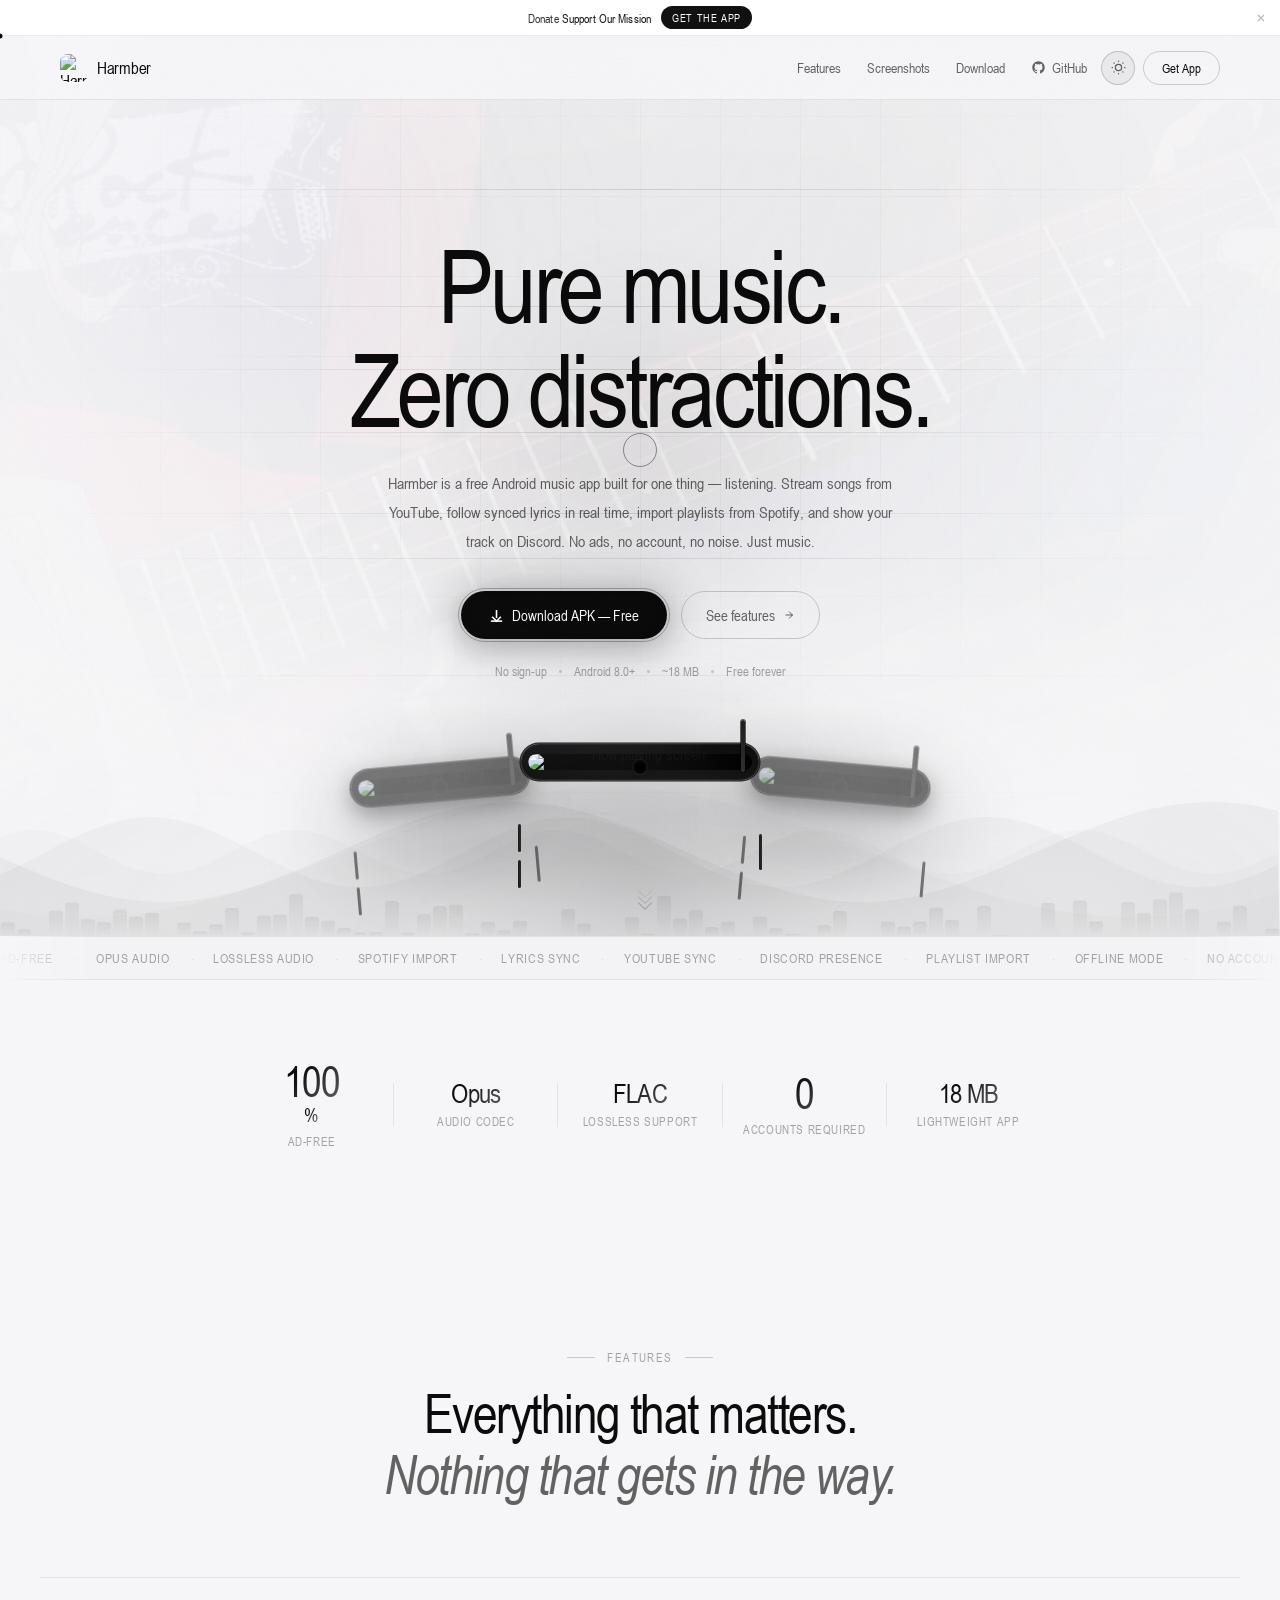
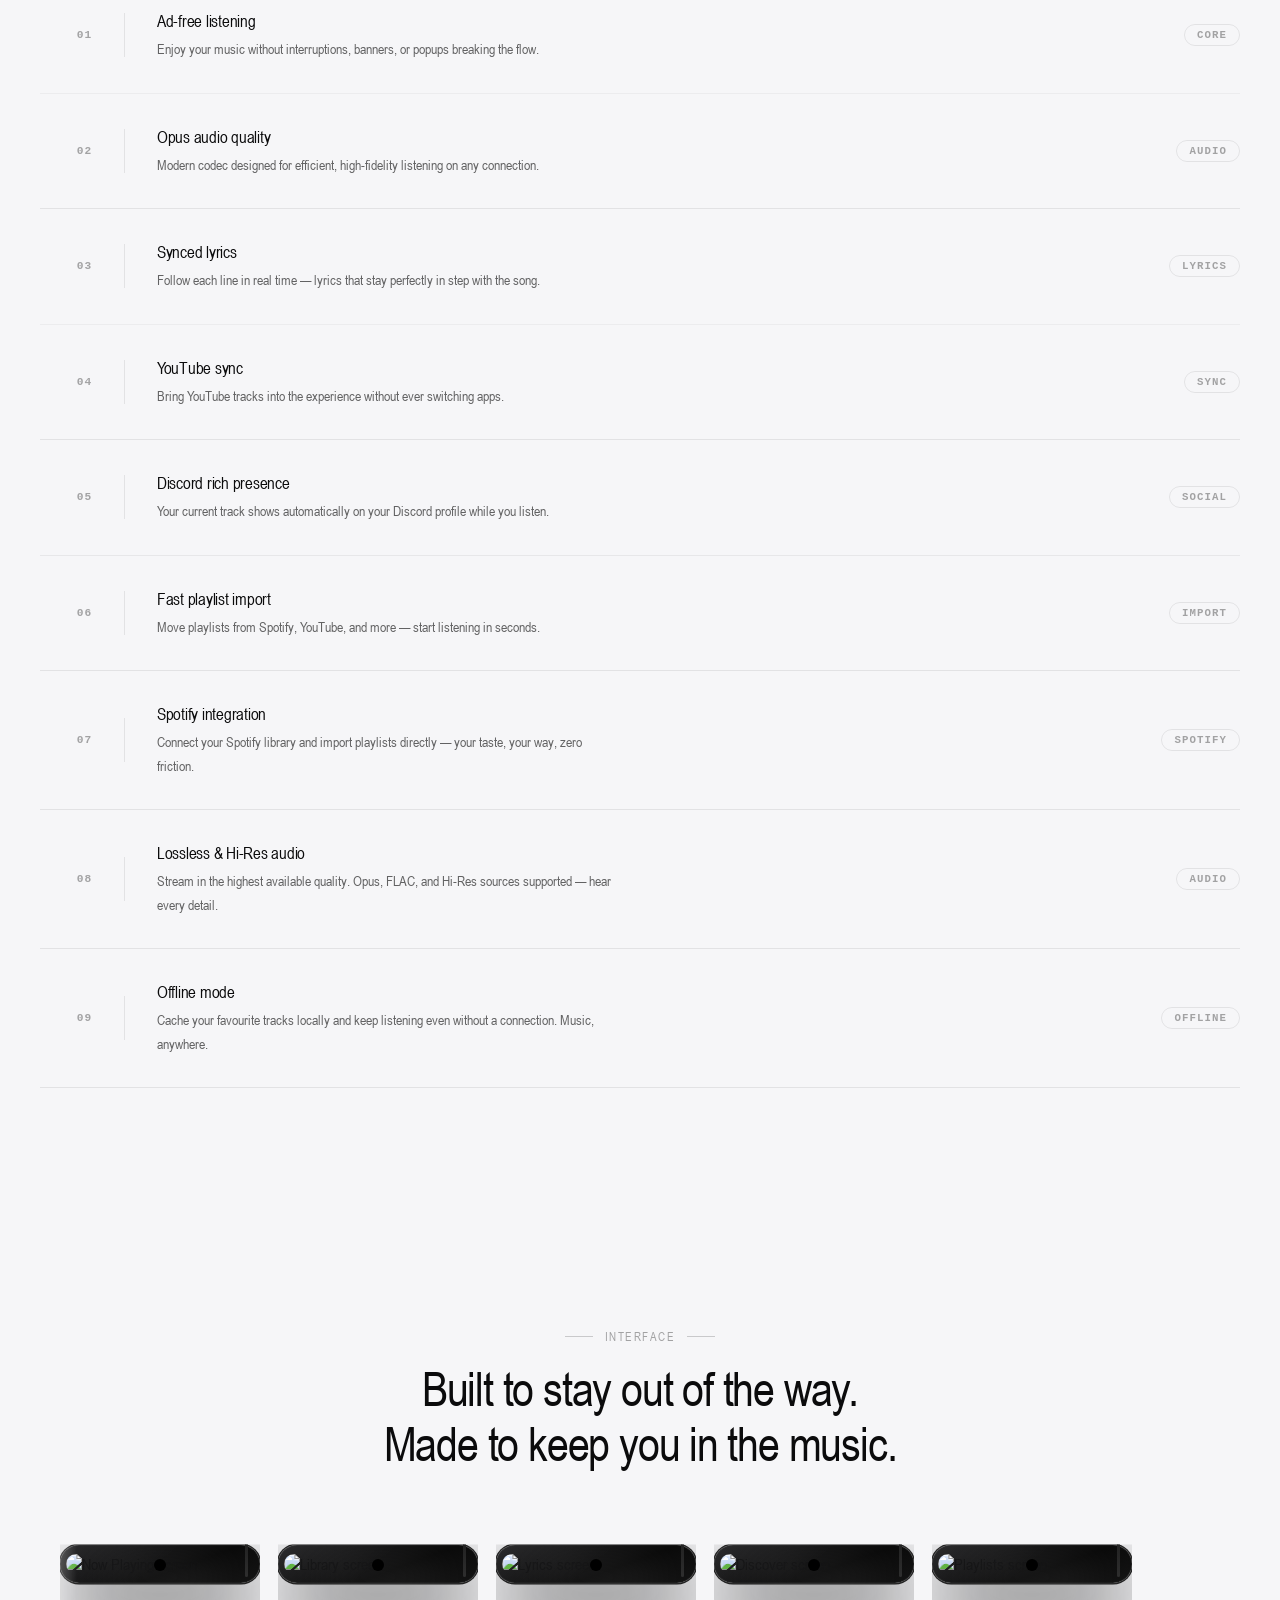
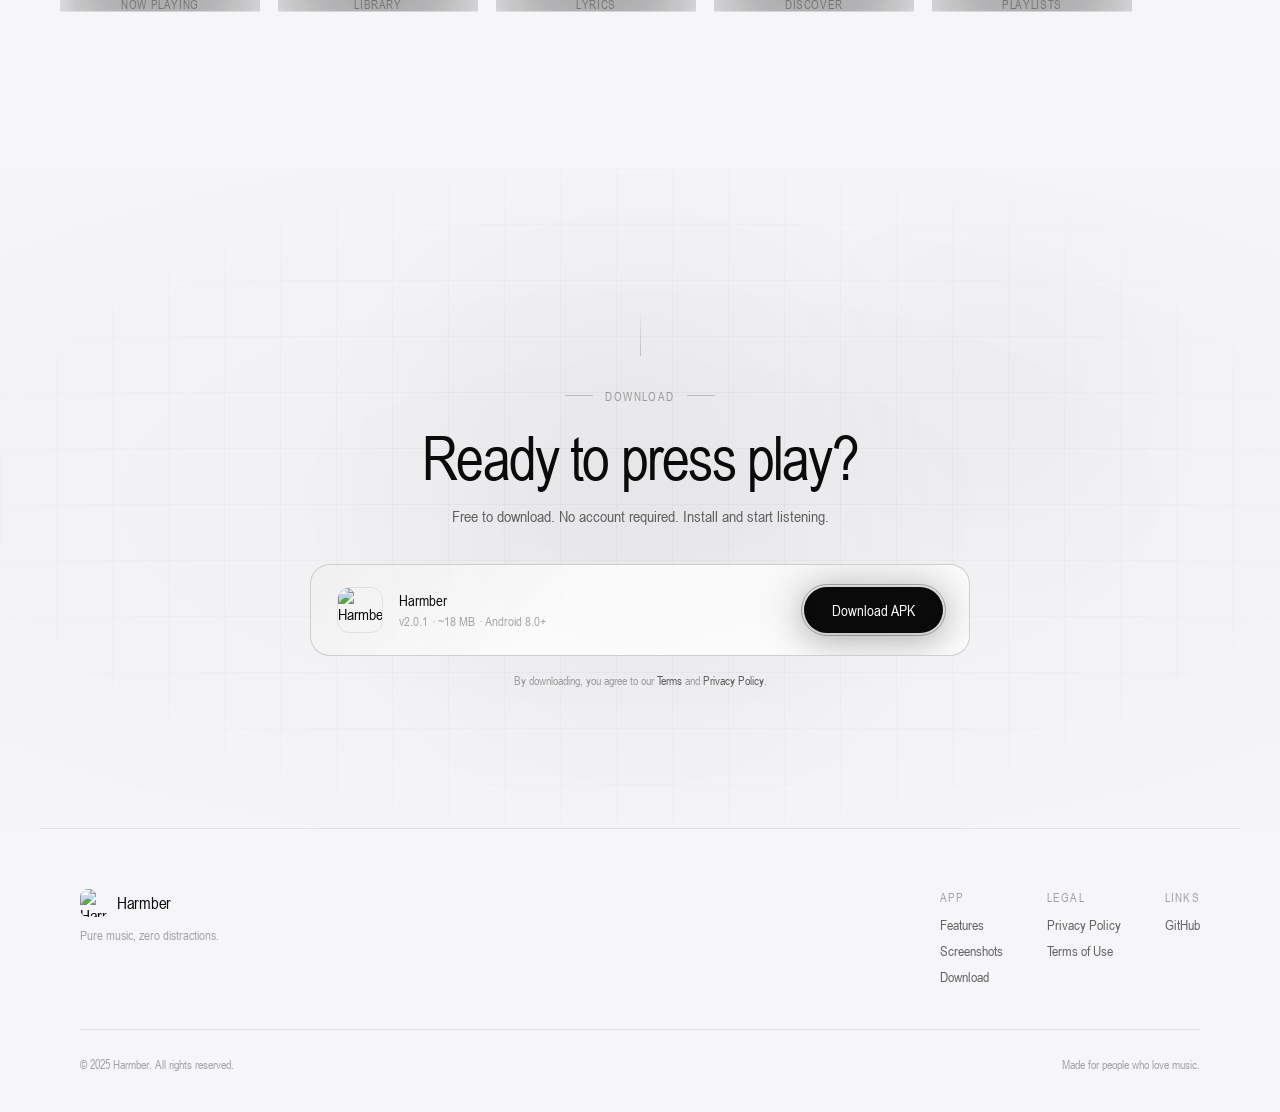
==== index.html @ fb10bec1 "Update index.html" ====
<!DOCTYPE html>
<html lang="en" data-theme="dark" prefix="og: https://ogp.me/ns#">
<head>
  <meta charset="UTF-8" />
  <meta name="viewport" content="width=device-width, initial-scale=1.0" />
  <meta http-equiv="X-UA-Compatible" content="IE=edge" />

  <title>Harmber — Pure music, zero distractions.</title>
  <meta name="description" content="Harmber is a free, ad-free music streaming app for Android with high-quality audio, synced lyrics, YouTube sync, Discord presence, and playlist import." />
  <meta name="keywords" content="Harmber, Android music app, ad-free music, synced lyrics, YouTube sync, playlist import, free APK" />
  <meta name="author" content="Harmber" />
  <meta name="robots" content="index, follow" />
  <meta name="theme-color" content="#000000" />
  <link rel="canonical" href="https://harmber.xyz/" />

  <meta property="og:type" content="website" />
  <meta property="og:url" content="https://harmber.xyz/" />
  <meta property="og:title" content="Harmber — Pure music, zero distractions." />
  <meta property="og:description" content="A free Android music app with no ads, synced lyrics, YouTube sync, playlist import, and high-quality audio." />
  <meta property="og:image" content="https://raw.githubusercontent.com/suadatbiniqbal/h-web/refs/heads/main/logo.png" />
  <meta property="og:site_name" content="Harmber" />

  <meta name="twitter:card" content="summary_large_image" />
  <meta name="twitter:title" content="Harmber — Pure music, zero distractions." />
  <meta name="twitter:description" content="Free, ad-free music streaming for Android." />
  <meta name="twitter:image" content="https://raw.githubusercontent.com/suadatbiniqbal/h-web/refs/heads/main/logo.png" />
  <meta name="google-adsense-account" content="ca-pub-4253536927389825">

  <link rel="icon" type="image/png" href="https://raw.githubusercontent.com/suadatbiniqbal/h-web/refs/heads/main/logo.png" />
  <link rel="apple-touch-icon" href="https://raw.githubusercontent.com/suadatbiniqbal/h-web/refs/heads/main/logo.png" />

  <script type="application/ld+json">
    {
      "@context": "https://schema.org",
      "@type": "SoftwareApplication",
      "name": "Harmber",
      "operatingSystem": "Android",
      "applicationCategory": "MusicApplication",
      "offers": {
        "@type": "Offer",
        "price": "0",
        "priceCurrency": "USD"
      },
      "description": "Free ad-free music streaming for Android with synced lyrics, YouTube sync, and playlist import.",
      "url": "https://harmber.xyz",
      "logo": "https://raw.githubusercontent.com/suadatbiniqbal//refs/heads/main/logo.png"
    }
  </script>
  <style>
  body {
    font-family: "Arial Narrow", "Helvetica Neue", Helvetica;
  }
  /* ── Top Announcement Banner ── */
  #app-banner {
    position: relative;
    z-index: 9999;
    background: #fff;
    color: #111;
    display: flex;
    align-items: center;
    justify-content: center;
    gap: 10px;
    padding: 6px 44px;
    font-family: "Arial Narrow", "Helvetica Neue", Helvetica;
    font-size: 12px;
    font-weight: 400;
    letter-spacing: 0.01em;
    border-bottom: 1px solid #ebebeb;
    flex-wrap: nowrap;
    text-align: center;
    white-space: nowrap;
  }
  #app-banner .banner-text {
    color: #333;
    overflow: hidden;
    text-overflow: ellipsis;
  }
  #app-banner .banner-text strong {
    font-weight: 700;
    color: #111;
  }
  #app-banner .banner-cta {
    display: inline-flex;
    align-items: center;
    gap: 4px;
    background: #111;
    color: #fff;
    text-decoration: none;
    font-size: 10.5px;
    font-weight: 700;
    padding: 4px 11px;
    border-radius: 999px;
    letter-spacing: 0.06em;
    text-transform: uppercase;
    transition: opacity 0.15s ease;
    white-space: nowrap;
    flex-shrink: 0;
  }
  #app-banner .banner-cta:hover {
    opacity: 0.7;
  }
  #app-banner .banner-close {
    position: absolute;
    right: 10px;
    top: 50%;
    transform: translateY(-50%);
    background: none;
    border: none;
    cursor: pointer;
    color: #bbb;
    display: flex;
    align-items: center;
    justify-content: center;
    padding: 3px;
    line-height: 1;
    transition: color 0.12s;
  }
  #app-banner .banner-close:hover {
    color: #111;
  }
  #app-banner.banner-hidden {
    display: none;
  }
  /* Ensure animated elements are visible (JS animates them) */
  .mask-inner { opacity: 1; transform: translateY(0); }
  .hero-sub { opacity: 1; }
  .hero-trust { opacity: 1; }
  .hero-eyebrow { opacity: 1; }

  /* ====================================================
     HELVETICA NEUE — ABSOLUTE PRIORITY (inline wins all)
  ==================================================== */
  html body #hero h1,
  html body #hero h1 span,
  html body #hero .mask-inner,
  html body #hero .hero-desc,
  html body #hero .hero-actions a,
  html body #hero .hero-trust li,
  html body #hero .hero-appname span,
  html body .hero-content,
  html body .hero-content * {
    font-family: "Arial Narrow", "Helvetica Neue", Helvetica !important;
  }

  /* Nav: always show backdrop, top is set by JS to track the banner scroll */
  .nav {
    background: var(--bg-nav);
    backdrop-filter: blur(28px);
    -webkit-backdrop-filter: blur(28px);
    border-bottom: 1px solid var(--border);
  }
  /* Stronger border + shadow when scrolled */
  .nav.scrolled {
    border-bottom-color: var(--border-mid);
    box-shadow: 0 1px 32px rgba(0,0,0,0.22);
  }
</style>

<link rel="stylesheet" href="style.css" />

  <script async src="https://pagead2.googlesyndication.com/pagead/js/adsbygoogle.js?client=ca-pub-4253536927389825"
     crossorigin="anonymous"></script>
</head>
<body>

  <!-- Harmber Movies Banner -->
  <div id="app-banner" role="banner" aria-label="Harmber Movies app announcement">
    <span class="banner-text">Donate <strong>Support Our Mission</strong> </span>
    <a href="https://app.harmber.xyz" target="_blank" rel="noopener noreferrer" class="banner-cta" aria-label="Download Harmber Movies app">Get the App</a>
    <button class="banner-close" id="bannerClose" aria-label="Dismiss" type="button">
      <svg width="12" height="12" viewBox="0 0 24 24" fill="none" stroke="currentColor" stroke-width="2.5" aria-hidden="true">
        <line x1="18" y1="6" x2="6" y2="18"/>
        <line x1="6" y1="6" x2="18" y2="18"/>
      </svg>
    </button>
  </div>
  <div class="noise" aria-hidden="true"></div>
  <div class="cursor-dot" id="cursorDot" aria-hidden="true"></div>
  <div class="cursor-ring" id="cursorRing" aria-hidden="true"></div>
  <div class="progress-bar" id="progressBar" aria-hidden="true"></div>

  <canvas id="musicCanvas" aria-hidden="true"></canvas>

  <div class="ambient-lines" aria-hidden="true">
    <span></span><span></span><span></span><span></span><span></span>
    <span></span><span></span><span></span><span></span><span></span>
  </div>

  <header class="nav" id="nav">
    <div class="nav-inner">
      <a href="/" class="wordmark" aria-label="Harmber home">
        <img src="https://raw.githubusercontent.com/suadatbiniqbal/h-web/refs/heads/main/logo.png" alt="Harmber logo" class="wordmark-img" width="28" height="28" />
        <span class="wordmark-text">Harmber</span>
      </a>

      <nav class="nav-links" aria-label="Primary navigation">
        <a href="#features" class="nav-link">Features</a>
        <a href="#screenshots" class="nav-link">Screenshots</a>
        <a href="#download" class="nav-link">Download</a>

        <a href="https://github.com/suadatbiniqbal/harmber" target="_blank" rel="noopener noreferrer" class="nav-link nav-github" aria-label="Open Harmber on GitHub">
          <svg width="15" height="15" viewBox="0 0 24 24" fill="currentColor" aria-hidden="true">
            <path d="M12 2C6.477 2 2 6.477 2 12c0 4.418 2.865 8.166 6.839 9.489.5.092.682-.217.682-.482 0-.237-.009-.868-.013-1.703-2.782.604-3.369-1.34-3.369-1.34-.454-1.156-1.11-1.463-1.11-1.463-.908-.62.069-.608.069-.608 1.003.07 1.531 1.03 1.531 1.03.892 1.529 2.341 1.087 2.91.831.092-.646.35-1.086.636-1.336-2.22-.253-4.555-1.11-4.555-4.943 0-1.091.39-1.984 1.029-2.683-.103-.253-.446-1.27.098-2.647 0 0 .84-.269 2.75 1.025A9.578 9.578 0 0 1 12 6.836a9.59 9.59 0 0 1 2.504.337c1.909-1.294 2.747-1.025 2.747-1.025.546 1.377.202 2.394.1 2.647.64.699 1.028 1.592 1.028 2.683 0 3.842-2.339 4.687-4.566 4.935.359.309.678.919.678 1.852 0 1.336-.012 2.415-.012 2.743 0 .267.18.578.688.48C19.138 20.163 22 16.418 22 12c0-5.523-4.477-10-10-10z"/>
          </svg>
          <span class="nav-gh-label">GitHub</span>
        </a>

        <button class="theme-toggle" id="themeToggle" type="button" aria-label="Toggle theme">
          <svg class="icon-moon" viewBox="0 0 24 24" fill="none" stroke="currentColor" stroke-width="2" width="15" height="15" aria-hidden="true">
            <path d="M21 12.79A9 9 0 1 1 11.21 3 7 7 0 0 0 21 12.79z"></path>
          </svg>
          <svg class="icon-sun" viewBox="0 0 24 24" fill="none" stroke="currentColor" stroke-width="2" width="15" height="15" aria-hidden="true">
            <circle cx="12" cy="12" r="5"></circle>
            <line x1="12" y1="1" x2="12" y2="3"></line>
            <line x1="12" y1="21" x2="12" y2="23"></line>
            <line x1="4.22" y1="4.22" x2="5.64" y2="5.64"></line>
            <line x1="18.36" y1="18.36" x2="19.78" y2="19.78"></line>
            <line x1="1" y1="12" x2="3" y2="12"></line>
            <line x1="21" y1="12" x2="23" y2="12"></line>
            <line x1="4.22" y1="19.78" x2="5.64" y2="18.36"></line>
            <line x1="18.36" y1="5.64" x2="19.78" y2="4.22"></line>
          </svg>
        </button>

        <a href="#download" class="nav-pill">Get App</a>
      </nav>

      <div class="nav-mobile">
        <button class="theme-toggle theme-toggle-mob" id="themeToggleMob" type="button" aria-label="Toggle theme">
          <svg class="icon-moon" viewBox="0 0 24 24" fill="none" stroke="currentColor" stroke-width="2" width="15" height="15" aria-hidden="true">
            <path d="M21 12.79A9 9 0 1 1 11.21 3 7 7 0 0 0 21 12.79z"></path>
          </svg>
          <svg class="icon-sun" viewBox="0 0 24 24" fill="none" stroke="currentColor" stroke-width="2" width="15" height="15" aria-hidden="true">
            <circle cx="12" cy="12" r="5"></circle>
            <line x1="12" y1="1" x2="12" y2="3"></line>
            <line x1="12" y1="21" x2="12" y2="23"></line>
            <line x1="4.22" y1="4.22" x2="5.64" y2="5.64"></line>
            <line x1="18.36" y1="18.36" x2="19.78" y2="19.78"></line>
            <line x1="1" y1="12" x2="3" y2="12"></line>
            <line x1="21" y1="12" x2="23" y2="12"></line>
            <line x1="4.22" y1="19.78" x2="5.64" y2="18.36"></line>
            <line x1="18.36" y1="5.64" x2="19.78" y2="4.22"></line>
          </svg>
        </button>

        <a href="#download" class="nav-pill-mob">Get App</a>

        <button class="hamburger" id="hamburger" type="button" aria-label="Open menu" aria-controls="mobileDrawer" aria-expanded="false">
          <span></span><span></span><span></span>
        </button>
      </div>
    </div>

    <div class="mobile-drawer" id="mobileDrawer" aria-hidden="true">
      <nav class="drawer-links" aria-label="Mobile navigation">
        <a href="#features" class="drawer-link">Features</a>
        <a href="#screenshots" class="drawer-link">Screenshots</a>
        <a href="#download" class="drawer-link">Download</a>
        <a href="https://github.com/suadatbiniqbal/harmber" target="_blank" rel="noopener noreferrer" class="drawer-link">GitHub</a>
        <a href="https://github.com/suadatbiniqbal/harmber/releases/download//  " class="drawer-cta" download>Download APK</a>
      </nav>
    </div>
  </header>

  <main id="main-content">
    <section class="hero" id="hero" aria-labelledby="hero-heading">
      <img class="hero-bg-gif" src="bg.gif" alt="" aria-hidden="true" loading="eager" fetchpriority="high" />

      <div class="hero-grid-bg" aria-hidden="true"></div>
      <canvas id="waveCanvas" aria-hidden="true"></canvas>
      <canvas id="vizCanvas" aria-hidden="true"></canvas>
      <div class="hero-vignette" aria-hidden="true"></div>
      <div class="orb orb-1" aria-hidden="true"></div>
      <div class="orb orb-2" aria-hidden="true"></div>
      <div class="orb orb-3" aria-hidden="true"></div>
      <div class="particles" id="particles" aria-hidden="true"></div>



      <!-- Heading block -->
      <div class="hero-content">
        <h1 id="hero-heading">
          <span class="mask-wrap">
            <span class="mask-inner anim-l1">Pure music.</span>
          </span>
          <span class="mask-wrap">
            <span class="mask-inner anim-l2">Zero distractions.</span>
          </span>
        </h1>

        <p class="hero-desc">
          Harmber is a free Android music app built for one thing — listening.
          Stream songs from YouTube, follow synced lyrics in real time, import
          playlists from Spotify, and show your track on Discord. No ads,
          no account, no noise. Just music.
        </p>

        <div class="hero-actions">
          <a href="https://github.com/suadatbiniqbal/harmber/releases/download/2.0.1/app-foss-mobile-universal-release.apk" class="btn-main btn-glow" download>
            <svg width="15" height="15" viewBox="0 0 24 24" fill="none" stroke="currentColor" stroke-width="2.5" aria-hidden="true">
              <path d="M12 3v13M5 14l7 7 7-7"></path>
              <path d="M3 21h18"></path>
            </svg>
            Download APK — Free
          </a>

          <a href="#features" class="btn-ghost">
            See features
            <svg width="12" height="12" viewBox="0 0 24 24" fill="none" stroke="currentColor" stroke-width="2" aria-hidden="true">
              <path d="M5 12h14M12 5l7 7-7 7"></path>
            </svg>
          </a>
        </div>

        <ul class="hero-trust" aria-label="App highlights">
          <li class="trust-item">No sign-up</li>
          <li class="trust-sep" aria-hidden="true"></li>
          <li class="trust-item">Android 8.0+</li>
          <li class="trust-sep" aria-hidden="true"></li>
          <li class="trust-item">~18 MB</li>
          <li class="trust-sep" aria-hidden="true"></li>
          <li class="trust-item">Free forever</li>
        </ul>
      </div>

      <!-- Phone mockups -->
      <div class="hero-phones" aria-hidden="true">
        <div class="s24-wrap s24-left">
          <div class="s24-frame">
            <div class="s24-pill"></div>
            <div class="s24-screen">
              <img src="https://raw.githubusercontent.com/suadatbiniqbal/h-web/refs/heads/main/ss2.jpg" alt="Library screen" class="s24-img" loading="eager" />
              <div class="s24-shine"></div>
            </div>
            <div class="s24-btn s24-vol-up"></div>
            <div class="s24-btn s24-vol-dn"></div>
            <div class="s24-btn s24-power"></div>
            <div class="s24-spen"></div>
          </div>
          <div class="s24-glow"></div>
        </div>

        <div class="s24-wrap s24-center">
          <div class="s24-frame s24-frame-hero">
            <div class="s24-pill"></div>
            <div class="s24-screen">
              <img src="https://raw.githubusercontent.com/suadatbiniqbal/h-web/refs/heads/main/ss1.jpg" alt="Now playing screen" class="s24-img" loading="eager" />
              <div class="s24-shine"></div>
            </div>
            <div class="s24-btn s24-vol-up"></div>
            <div class="s24-btn s24-vol-dn"></div>
            <div class="s24-btn s24-power"></div>
            <div class="s24-spen"></div>
          </div>
          <div class="s24-glow s24-glow-center"></div>
        </div>

        <div class="s24-wrap s24-right">
          <div class="s24-frame">
            <div class="s24-pill"></div>
            <div class="s24-screen">
              <img src="https://raw.githubusercontent.com/suadatbiniqbal/h-web/refs/heads/main/ss3.jpg" alt="Lyrics screen" class="s24-img" loading="eager" />
              <div class="s24-shine"></div>
            </div>
            <div class="s24-btn s24-vol-up"></div>
            <div class="s24-btn s24-vol-dn"></div>
            <div class="s24-btn s24-power"></div>
            <div class="s24-spen"></div>
          </div>
          <div class="s24-glow"></div>
        </div>
      </div>

      <div class="scroll-hint" aria-hidden="true">
        <div class="scroll-chevrons">
          <span></span>
          <span></span>
          <span></span>
        </div>
      </div>
    </section>

    <div class="marquee-wrap" aria-hidden="true">
      <div class="marquee-track">
        <div class="marquee-row">
          <span>Ad-free</span><span class="md">·</span>
          <span>Opus audio</span><span class="md">·</span>
          <span>Lossless audio</span><span class="md">·</span>
          <span>Spotify import</span><span class="md">·</span>
          <span>Lyrics sync</span><span class="md">·</span>
          <span>YouTube sync</span><span class="md">·</span>
          <span>Discord presence</span><span class="md">·</span>
          <span>Playlist import</span><span class="md">·</span>
          <span>Offline mode</span><span class="md">·</span>
          <span>No account</span><span class="md">·</span>
          <span>Free forever</span><span class="md">·</span>
          <span>Android 8+</span><span class="md">·</span>
        </div>
        <div class="marquee-row" aria-hidden="true">
          <span>Ad-free</span><span class="md">·</span>
          <span>Opus audio</span><span class="md">·</span>
          <span>Lossless audio</span><span class="md">·</span>
          <span>Spotify import</span><span class="md">·</span>
          <span>Lyrics sync</span><span class="md">·</span>
          <span>YouTube sync</span><span class="md">·</span>
          <span>Discord presence</span><span class="md">·</span>
          <span>Playlist import</span><span class="md">·</span>
          <span>Offline mode</span><span class="md">·</span>
          <span>No account</span><span class="md">·</span>
          <span>Free forever</span><span class="md">·</span>
          <span>Android 8+</span><span class="md">·</span>
        </div>
      </div>
    </div>

    <section class="stats-bar" aria-label="App stats">
      <div class="stat reveal">
        <span class="sn" data-target="100">0</span><span class="ss">%</span>
        <p>Ad-free</p>
      </div>
      <div class="sdiv" aria-hidden="true"></div>
      <div class="stat reveal" data-delay="100">
        <span class="sn sw">Opus</span>
        <p>Audio codec</p>
      </div>
      <div class="sdiv" aria-hidden="true"></div>
      <div class="stat reveal" data-delay="200">
        <span class="sn sw">FLAC</span>
        <p>Lossless support</p>
      </div>
      <div class="sdiv" aria-hidden="true"></div>
      <div class="stat reveal" data-delay="300">
        <span class="sn" data-target="0">0</span>
        <p>Accounts required</p>
      </div>
      <div class="sdiv" aria-hidden="true"></div>
      <div class="stat reveal" data-delay="400">
        <span class="sn sw">18 MB</span>
        <p>Lightweight app</p>
      </div>
    </section>

    <section class="features" id="features" aria-labelledby="features-heading">
      <div class="container">
        <div class="feat-header">
          <div class="eyebrow">
            <span class="el"></span>
            Features
            <span class="el"></span>
          </div>
          <h2 class="feat-h" id="features-heading">
            Everything that matters.
            <br />
            <em>Nothing that gets in the way.</em>
          </h2>
        </div>

        <div class="feat-list">
          <div class="feat-row reveal" data-delay="0">
            <div class="feat-num">01</div>
            <div class="feat-divider" aria-hidden="true"></div>
            <div class="feat-body">
              <h3>Ad-free listening</h3>
              <p>Enjoy your music without interruptions, banners, or popups breaking the flow.</p>
            </div>
            <div class="feat-tag">Core</div>
          </div>

          <div class="feat-row reveal" data-delay="60">
            <div class="feat-num">02</div>
            <div class="feat-divider" aria-hidden="true"></div>
            <div class="feat-body">
              <h3>Opus audio quality</h3>
              <p>Modern codec designed for efficient, high-fidelity listening on any connection.</p>
            </div>
            <div class="feat-tag">Audio</div>
          </div>

          <div class="feat-row reveal" data-delay="120">
            <div class="feat-num">03</div>
            <div class="feat-divider" aria-hidden="true"></div>
            <div class="feat-body">
              <h3>Synced lyrics</h3>
              <p>Follow each line in real time — lyrics that stay perfectly in step with the song.</p>
            </div>
            <div class="feat-tag">Lyrics</div>
          </div>

          <div class="feat-row reveal" data-delay="180">
            <div class="feat-num">04</div>
            <div class="feat-divider" aria-hidden="true"></div>
            <div class="feat-body">
              <h3>YouTube sync</h3>
              <p>Bring YouTube tracks into the experience without ever switching apps.</p>
            </div>
            <div class="feat-tag">Sync</div>
          </div>

          <div class="feat-row reveal" data-delay="240">
            <div class="feat-num">05</div>
            <div class="feat-divider" aria-hidden="true"></div>
            <div class="feat-body">
              <h3>Discord rich presence</h3>
              <p>Your current track shows automatically on your Discord profile while you listen.</p>
            </div>
            <div class="feat-tag">Social</div>
          </div>

          <div class="feat-row reveal" data-delay="300">
            <div class="feat-num">06</div>
            <div class="feat-divider" aria-hidden="true"></div>
            <div class="feat-body">
              <h3>Fast playlist import</h3>
              <p>Move playlists from Spotify, YouTube, and more — start listening in seconds.</p>
            </div>
            <div class="feat-tag">Import</div>
          </div>

          <div class="feat-row reveal" data-delay="360">
            <div class="feat-num">07</div>
            <div class="feat-divider" aria-hidden="true"></div>
            <div class="feat-body">
              <h3>Spotify integration</h3>
              <p>Connect your Spotify library and import playlists directly — your taste, your way, zero friction.</p>
            </div>
            <div class="feat-tag">Spotify</div>
          </div>

          <div class="feat-row reveal" data-delay="420">
            <div class="feat-num">08</div>
            <div class="feat-divider" aria-hidden="true"></div>
            <div class="feat-body">
              <h3>Lossless &amp; Hi-Res audio</h3>
              <p>Stream in the highest available quality. Opus, FLAC, and Hi-Res sources supported — hear every detail.</p>
            </div>
            <div class="feat-tag">Audio</div>
          </div>

          <div class="feat-row reveal" data-delay="480">
            <div class="feat-num">09</div>
            <div class="feat-divider" aria-hidden="true"></div>
            <div class="feat-body">
              <h3>Offline mode</h3>
              <p>Cache your favourite tracks locally and keep listening even without a connection. Music, anywhere.</p>
            </div>
            <div class="feat-tag">Offline</div>
          </div>
        </div>
      </div>
    </section>

    <section class="scr-section" id="screenshots" aria-labelledby="screenshots-heading">
      <div class="container">
        <div class="eyebrow">
          <span class="el"></span>
          Interface
          <span class="el"></span>
        </div>

        <h2 class="sh reveal" id="screenshots-heading">
          Built to stay out of the way.<br />
          Made to keep you in the music.
        </h2>
      </div>

      <div class="scr-scroll" id="scrScroll">
        <article class="scr-item reveal">
          <div class="scr-s24">
            <div class="scr-s24-frame">
              <div class="scr-pill"></div>
              <img src="https://raw.githubusercontent.com/suadatbiniqbal/h-web/refs/heads/main/ss1.jpg" alt="Now Playing screen" loading="lazy" />
              <div class="scr-shine"></div>
              <div class="scr-btn scr-vol-up"></div>
              <div class="scr-btn scr-vol-dn"></div>
              <div class="scr-btn scr-power"></div>
              <div class="scr-spen"></div>
            </div>
            <div class="scr-glow"></div>
          </div>
          <p>Now Playing</p>
        </article>

        <article class="scr-item reveal">
          <div class="scr-s24">
            <div class="scr-s24-frame">
              <div class="scr-pill"></div>
              <img src="https://raw.githubusercontent.com/suadatbiniqbal/h-web/refs/heads/main/ss2.jpg" alt="Library screen" loading="lazy" />
              <div class="scr-shine"></div>
              <div class="scr-btn scr-vol-up"></div>
              <div class="scr-btn scr-vol-dn"></div>
              <div class="scr-btn scr-power"></div>
              <div class="scr-spen"></div>
            </div>
            <div class="scr-glow"></div>
          </div>
          <p>Library</p>
        </article>

        <article class="scr-item reveal">
          <div class="scr-s24">
            <div class="scr-s24-frame">
              <div class="scr-pill"></div>
              <img src="https://raw.githubusercontent.com/suadatbiniqbal/h-web/refs/heads/main/ss3.jpg" alt="Lyrics screen" loading="lazy" />
              <div class="scr-shine"></div>
              <div class="scr-btn scr-vol-up"></div>
              <div class="scr-btn scr-vol-dn"></div>
              <div class="scr-btn scr-power"></div>
              <div class="scr-spen"></div>
            </div>
            <div class="scr-glow"></div>
          </div>
          <p>Lyrics</p>
        </article>

        <article class="scr-item reveal">
          <div class="scr-s24">
            <div class="scr-s24-frame">
              <div class="scr-pill"></div>
              <img src="https://raw.githubusercontent.com/suadatbiniqbal/h-web/refs/heads/main/ss5.jpg" alt="Discover screen" loading="lazy" />
              <div class="scr-shine"></div>
              <div class="scr-btn scr-vol-up"></div>
              <div class="scr-btn scr-vol-dn"></div>
              <div class="scr-btn scr-power"></div>
              <div class="scr-spen"></div>
            </div>
            <div class="scr-glow"></div>
          </div>
          <p>Discover</p>
        </article>

        <article class="scr-item reveal">
          <div class="scr-s24">
            <div class="scr-s24-frame">
              <div class="scr-pill"></div>
              <img src="https://raw.githubusercontent.com/suadatbiniqbal/h-web/refs/heads/main/ss4.jpg" alt="Playlists screen" loading="lazy" />
              <div class="scr-shine"></div>
              <div class="scr-btn scr-vol-up"></div>
              <div class="scr-btn scr-vol-dn"></div>
              <div class="scr-btn scr-power"></div>
              <div class="scr-spen"></div>
            </div>
            <div class="scr-glow"></div>
          </div>
          <p>Playlists</p>
        </article>
      </div>
    </section>

    <section class="dl-section" id="download" aria-labelledby="download-heading">
      <div class="dl-grid-bg" aria-hidden="true"></div>
      <div class="dl-orb dl-o1" aria-hidden="true"></div>
      <div class="dl-orb dl-o2" aria-hidden="true"></div>

      <div class="dl-inner reveal">
        <div class="eyebrow">
          <span class="el"></span>
          Download
          <span class="el"></span>
        </div>

        <h2 class="dl-h" id="download-heading">Ready to press play?</h2>
        <p class="dl-sub">Free to download. No account required. Install and start listening.</p>

        <div class="dl-card">
          <div class="dl-card-row">
            <div class="dl-icon">
              <img src="https://raw.githubusercontent.com/suadatbiniqbal/h-web/refs/heads/main/logo.png" alt="Harmber app icon" width="46" height="46" />
            </div>

            <div class="dl-info">
              <strong>Harmber</strong>
              <span>v2.0.1 · ~18 MB · Android 8.0+</span>
            </div>

            <a href="https://github.com/suadatbiniqbal/harmber/releases/download/2.0.1/app-foss-mobile-universal-release.apk" class="btn-main btn-glow" download>
              Download APK
            </a>
          </div>
          <div class="dl-card-shine"></div>
        </div>

        <p class="dl-note">
          By downloading, you agree to our
          <a href="/terms.html">Terms</a> and
          <a href="/privacy.html">Privacy Policy</a>.
        </p>
      </div>
    </section>
  </main>

  <footer class="footer">
    <div class="ft-top">
      <div class="ft-brand">
        <a href="/" class="wordmark">
          <img src="https://raw.githubusercontent.com/suadatbiniqbal/h-web/refs/heads/main/logo.png" alt="Harmber" class="wordmark-img" width="28" height="28" />
          <span class="wordmark-text">Harmber</span>
        </a>
        <p>Pure music, zero distractions.</p>
      </div>

      <nav class="ft-cols" aria-label="Footer navigation">
        <div class="ft-col">
          <h4>App</h4>
          <a href="#features">Features</a>
          <a href="#screenshots">Screenshots</a>
          <a href="#download">Download</a>
        </div>

        <div class="ft-col">
          <h4>Legal</h4>
          <a href="/privacy.html">Privacy Policy</a>
          <a href="/terms.html">Terms of Use</a>
        </div>

        <div class="ft-col">
          <h4>Links</h4>
          <a href="https://github.com/suadatbiniqbal/harmber" target="_blank" rel="noopener noreferrer">GitHub</a>
        </div>
      </nav>
    </div>

    <div class="ft-bottom">
      <p>&copy; 2025 Harmber. All rights reserved.</p>
      <p>Made for people who love music.</p>
    </div>
  </footer>

  <script src="app.js" defer></script>
  <script>
    // Banner dismiss logic — nav position is managed by app.js scroll handler
    (function () {
      var banner = document.getElementById('app-banner');
      var btn    = document.getElementById('bannerClose');
      if (!banner) return;

      // Restore dismissed state before first paint
      if (sessionStorage.getItem('harmber-banner-dismissed') === '1') {
        banner.classList.add('banner-hidden');
      }

      if (btn) {
        btn.addEventListener('click', function () {
          banner.classList.add('banner-hidden');
          sessionStorage.setItem('harmber-banner-dismissed', '1');
          // Snap nav immediately, let app.js recalculate
          var nav = document.getElementById('nav');
          if (nav) nav.style.top = '0px';
          window.dispatchEvent(new Event('scroll'));
        });
      }
    })();
  </script>

  <!-- Ad Zone #7013881 -->


</body>
</html>
---- style.css ----
/* =========================================
   SELF-HOSTED FONTS — ARIAL NARROW
========================================= */
@font-face {
  font-family: "Arial Narrow";
  src: url("font/arialnarrow.ttf") format("truetype");
  font-weight: 100 900;
  font-style: normal;
  font-display: swap;
}

@font-face {
  font-family: "Arial Narrow";
  src: url("font/arialnarrow_italic.ttf") format("truetype");
  font-weight: 100 900;
  font-style: italic;
  font-display: swap;
}

/* =========================================
   HARMERB LANDING PAGE — REWRITTEN CSS
========================================= */

/* =========================================
   DESIGN TOKENS
========================================= */
:root {
  --font-sans: "Arial Narrow", "Helvetica Neue", Helvetica;
  --font-mono: "SFMono-Regular", Consolas, "Liberation Mono", monospace;

  --radius-xs: 8px;
  --radius-sm: 12px;
  --radius-md: 16px;
  --radius-lg: 20px;
  --radius-xl: 28px;
  --radius-pill: 999px;

  --shadow-soft: 0 10px 30px rgba(0, 0, 0, 0.16);
  --shadow-md: 0 20px 60px rgba(0, 0, 0, 0.22);
  --shadow-lg: 0 40px 120px rgba(0, 0, 0, 0.35);

  --container: 1200px;
  --nav-h: 64px;

  --ease-standard: cubic-bezier(0.4, 0, 0.2, 1);
  --ease-smooth: cubic-bezier(0.22, 1, 0.36, 1);
  --transition-fast: 0.2s var(--ease-standard);
  --transition: 0.3s var(--ease-standard);
  --transition-slow: 0.5s var(--ease-smooth);
}

:root,
[data-theme="dark"] {
  --bg: #000000;
  --bg-soft: #0a0a0a;
  --bg-elevated: #111111;
  --bg-card: rgba(18, 18, 18, 0.68);
  --bg-nav: rgba(0, 0, 0, 0.82);
  --bg-glass: rgba(255, 255, 255, 0.04);

  --text: #ffffff;
  --text-dim: rgba(255, 255, 255, 0.62);
  --text-faint: rgba(255, 255, 255, 0.34);

  --border: rgba(255, 255, 255, 0.08);
  --border-mid: rgba(255, 255, 255, 0.14);
  --border-strong: rgba(255, 255, 255, 0.2);

  --surface-highlight: rgba(255, 255, 255, 0.03);
  --surface-hover: rgba(255, 255, 255, 0.06);
  --glow: rgba(255, 255, 255, 0.08);

  --btn-bg: #ffffff;
  --btn-fg: #000000;
  --btn-hover: #efefef;

  --noise-opacity: 0.028;
  --gif-opacity: 0.13;
  --grid-color: rgba(255, 255, 255, 0.025);
  --orb-color: rgba(255, 255, 255, 0.03);
}

[data-theme="light"] {
  --bg: #f6f6f8;
  --bg-soft: #ececef;
  --bg-elevated: #ffffff;
  --bg-card: rgba(255, 255, 255, 0.76);
  --bg-nav: rgba(246, 246, 248, 0.86);
  --bg-glass: rgba(0, 0, 0, 0.03);

  --text: #0b0b0c;
  --text-dim: rgba(0, 0, 0, 0.6);
  --text-faint: rgba(0, 0, 0, 0.34);

  --border: rgba(0, 0, 0, 0.08);
  --border-mid: rgba(0, 0, 0, 0.13);
  --border-strong: rgba(0, 0, 0, 0.18);

  --surface-highlight: rgba(0, 0, 0, 0.025);
  --surface-hover: rgba(0, 0, 0, 0.06);
  --glow: rgba(0, 0, 0, 0.06);

  --btn-bg: #0b0b0c;
  --btn-fg: #ffffff;
  --btn-hover: #202022;

  --noise-opacity: 0.012;
  --gif-opacity: 0.055;
  --grid-color: rgba(0, 0, 0, 0.03);
  --orb-color: rgba(0, 0, 0, 0.04);
}

/* =========================================
   RESET
========================================= */
*,
*::before,
*::after {
  box-sizing: border-box;
}

html {
  scroll-behavior: smooth;
}

body,
h1,
h2,
h3,
h4,
p,
ul,
ol {
  margin: 0;
}

ul,
ol {
  list-style: none;
  padding: 0;
}

img {
  display: block;
  max-width: 100%;
}

a {
  color: inherit;
  text-decoration: none;
}

button,
input,
textarea,
select {
  font: inherit;
}

button {
  cursor: pointer;
  border: 0;
  background: none;
}

body {
  min-height: 100vh;
  overflow-x: hidden;
  font-family: "Arial Narrow", "Helvetica Neue", Helvetica;
  color: var(--text);
  background: var(--bg);
  -webkit-font-smoothing: antialiased;
  -moz-osx-font-smoothing: grayscale;
  transition: background var(--transition), color var(--transition);
}

/* Force Helvetica Neue on ALL text elements — no browser default escapes */
h1, h2, h3, h4, h5, h6,
p, span, a, li, button, input,
textarea, select, label, caption,
th, td, blockquote {
  font-family: "Arial Narrow", "Helvetica Neue", Helvetica;
}

/* =========================================
   GLOBAL EFFECTS
========================================= */
.noise {
  position: fixed;
  inset: 0;
  z-index: 1000;
  pointer-events: none;
  opacity: var(--noise-opacity);
  background-image: url("data:image/svg+xml,%3Csvg viewBox='0 0 256 256' xmlns='http://www.w3.org/2000/svg'%3E%3Cfilter id='n'%3E%3CfeTurbulence type='fractalNoise' baseFrequency='.9' numOctaves='4' stitchTiles='stitch'/%3E%3C/filter%3E%3Crect width='100%25' height='100%25' filter='url(%23n)'/%3E%3C/svg%3E");
  background-size: 200px;
  transition: opacity var(--transition);
}

body::before {
  content: "";
  position: fixed;
  inset: 0;
  z-index: 998;
  pointer-events: none;
  background: radial-gradient(
    circle at var(--cx, 50%) var(--cy, 50%),
    var(--glow),
    transparent 28%
  );
}

#musicCanvas {
  position: fixed;
  inset: 0;
  z-index: 1;
  width: 100%;
  height: 100%;
  pointer-events: none;
  opacity: 0.16;
}

.ambient-lines {
  position: fixed;
  inset: 0;
  z-index: 0;
  overflow: hidden;
  pointer-events: none;
}

.ambient-lines span {
  position: absolute;
  left: 0;
  right: 0;
  height: 1px;
  background: linear-gradient(90deg, transparent, var(--border-mid), transparent);
  animation: linePulse 9s ease-in-out infinite;
}

.ambient-lines span:nth-child(1) { top: 9%; animation-delay: 0s; }
.ambient-lines span:nth-child(2) { top: 21%; animation-delay: 1.1s; }
.ambient-lines span:nth-child(3) { top: 34%; animation-delay: 2.2s; }
.ambient-lines span:nth-child(4) { top: 48%; animation-delay: 3.3s; }
.ambient-lines span:nth-child(5) { top: 62%; animation-delay: 4.4s; }
.ambient-lines span:nth-child(6) { top: 75%; animation-delay: 0.5s; }
.ambient-lines span:nth-child(7) { top: 5%; animation-delay: 1.7s; }
.ambient-lines span:nth-child(8) { top: 41%; animation-delay: 2.9s; }
.ambient-lines span:nth-child(9) { top: 57%; animation-delay: 4.1s; }
.ambient-lines span:nth-child(10) { top: 88%; animation-delay: 5.3s; }

@keyframes linePulse {
  0%,
  100% {
    opacity: 0;
    transform: scaleX(0.3);
  }
  50% {
    opacity: 1;
    transform: scaleX(1);
  }
}

/* =========================================
   CURSOR + PROGRESS
========================================= */
.cursor-dot,
.cursor-ring {
  position: fixed;
  z-index: 9999;
  pointer-events: none;
  border-radius: 50%;
  transform: translate(-50%, -50%);
}

.cursor-dot {
  width: 5px;
  height: 5px;
  background: var(--text);
  transition: opacity var(--transition);
}

.cursor-ring {
  width: 34px;
  height: 34px;
  border: 1.5px solid color-mix(in srgb, var(--text) 42%, transparent);
  transition:
    width var(--transition-fast),
    height var(--transition-fast),
    border-color var(--transition-fast),
    background var(--transition-fast),
    opacity var(--transition);
}

.cursor-ring.hover {
  width: 52px;
  height: 52px;
  border-color: color-mix(in srgb, var(--text) 80%, transparent);
  background: color-mix(in srgb, var(--text) 4%, transparent);
}

.progress-bar {
  position: fixed;
  top: 0;
  left: 0;
  z-index: 9998;
  width: 0%;
  height: 2px;
  background: linear-gradient(90deg, transparent, var(--text), transparent);
  box-shadow: 0 0 10px color-mix(in srgb, var(--text) 50%, transparent);
  transition: width 0.05s linear;
}

@media (hover: none) {
  .cursor-dot,
  .cursor-ring {
    display: none;
  }
}

/* =========================================
   LAYOUT HELPERS
========================================= */
.container {
  width: min(var(--container), calc(100% - 40px));
  margin-inline: auto;
}

.eyebrow {
  display: flex;
  align-items: center;
  justify-content: center;
  gap: 12px;
  margin-bottom: 18px;
  color: var(--text-faint);
  font-size: 0.76rem;
  font-weight: 600;
  letter-spacing: 0.12em;
  text-transform: uppercase;
}

.el {
  width: 28px;
  height: 1px;
  background: var(--border-strong);
}

.sh {
  margin-bottom: 52px;
  text-align: center;
  font-size: clamp(1.9rem, 4vw, 3rem);
  font-weight: 900;
  line-height: 1.15;
  letter-spacing: -0.025em;
}

.reveal {
  opacity: 0;
  transform: translateY(32px);
  clip-path: inset(0 0 16px 0);
  transition:
    opacity 0.72s var(--ease-smooth),
    transform 0.72s var(--ease-smooth),
    clip-path 0.72s var(--ease-smooth);
}

.reveal.in {
  opacity: 1;
  transform: translateY(0);
  clip-path: inset(0 0 0 0);
}

/* =========================================
   NAVIGATION
========================================= */
.nav {
  position: fixed;
  inset: 0 0 auto 0;
  z-index: 500;
  height: var(--nav-h);
  transition: background var(--transition), border-color var(--transition);
}

.nav.scrolled {
  background: var(--bg-nav);
  border-bottom: 1px solid var(--border-mid);
  backdrop-filter: blur(28px);
  -webkit-backdrop-filter: blur(28px);
  box-shadow: 0 1px 32px rgba(0, 0, 0, 0.18);
}

.nav-inner {
  width: min(1160px, calc(100% - 32px));
  height: 100%;
  margin-inline: auto;
  display: flex;
  align-items: center;
  justify-content: space-between;
  gap: 12px;
}

.wordmark {
  display: flex;
  align-items: center;
  gap: 9px;
  flex-shrink: 0;
  color: var(--text);
  font-size: 1.05rem;
  font-weight: 700;
  letter-spacing: -0.015em;
  transition: opacity var(--transition-fast);
}

.wordmark:hover {
  opacity: 0.78;
}

.wordmark-img {
  width: 28px;
  height: 28px;
  border-radius: var(--radius-xs);
  flex-shrink: 0;
}

.wordmark-text {
  white-space: nowrap;
}

.nav-links {
  display: flex;
  align-items: center;
  gap: 2px;
}

.nav-link {
  display: inline-flex;
  align-items: center;
  gap: 6px;
  padding: 7px 12px;
  border-radius: 10px;
  color: var(--text-dim);
  font-size: 0.875rem;
  font-weight: 500;
  white-space: nowrap;
  transition: color var(--transition), background var(--transition);
}

.nav-link:hover {
  color: var(--text);
  background: color-mix(in srgb, var(--text) 6%, transparent);
}

.nav-pill,
.nav-pill-mob {
  display: inline-flex;
  align-items: center;
  justify-content: center;
  white-space: nowrap;
  border: 1px solid var(--border-strong);
  border-radius: var(--radius-pill);
  color: var(--text);
  font-weight: 600;
  transition:
    background var(--transition),
    border-color var(--transition),
    transform var(--transition-fast);
}

.nav-pill {
  margin-left: 6px;
  padding: 8px 18px;
  font-size: 0.84rem;
}

.nav-pill-mob {
  padding: 7px 14px;
  font-size: 0.82rem;
}

.nav-pill:hover,
.nav-pill-mob:hover {
  background: color-mix(in srgb, var(--text) 8%, transparent);
}

.nav-pill:hover {
  transform: translateY(-1px);
}

.nav-mobile {
  display: none;
  align-items: center;
  gap: 8px;
  flex-shrink: 0;
}

.theme-toggle {
  width: 34px;
  height: 34px;
  flex-shrink: 0;
  display: inline-flex;
  align-items: center;
  justify-content: center;
  color: var(--text-dim);
  border: 1px solid var(--border-strong);
  border-radius: 50%;
  background: color-mix(in srgb, var(--text) 5%, transparent);
  transition:
    background var(--transition),
    color var(--transition),
    border-color var(--transition),
    transform var(--transition-fast);
}

.theme-toggle:hover {
  color: var(--text);
  background: color-mix(in srgb, var(--text) 10%, transparent);
  transform: rotate(22deg);
}

[data-theme="dark"] .icon-sun,
[data-theme="light"] .icon-moon {
  display: none;
}

[data-theme="dark"] .icon-moon,
[data-theme="light"] .icon-sun {
  display: block;
}

.hamburger {
  width: 36px;
  height: 36px;
  display: flex;
  flex-direction: column;
  align-items: center;
  justify-content: center;
  gap: 4.5px;
  flex-shrink: 0;
  border: 1px solid var(--border-strong);
  border-radius: 10px;
  background: color-mix(in srgb, var(--text) 4%, transparent);
  transition: background var(--transition), border-color var(--transition);
}

.hamburger:hover {
  background: color-mix(in srgb, var(--text) 9%, transparent);
}

.hamburger span {
  display: block;
  width: 16px;
  height: 1.5px;
  border-radius: var(--radius-pill);
  background: var(--text-dim);
  transition:
    transform 0.28s var(--ease-standard),
    opacity 0.28s var(--ease-standard),
    width 0.28s var(--ease-standard);
}

.hamburger.open span:nth-child(1) {
  width: 18px;
  background: var(--text);
  transform: translateY(6px) rotate(45deg);
}

.hamburger.open span:nth-child(2) {
  opacity: 0;
  transform: scaleX(0);
}

.hamburger.open span:nth-child(3) {
  width: 18px;
  background: var(--text);
  transform: translateY(-6px) rotate(-45deg);
}

.mobile-drawer {
  position: absolute;
  top: var(--nav-h);
  left: 0;
  right: 0;
  padding: 8px 14px 18px;
  opacity: 0;
  pointer-events: none;
  transform: translateY(-10px);
  background: var(--bg-nav);
  border-bottom: 1px solid var(--border);
  backdrop-filter: blur(32px);
  -webkit-backdrop-filter: blur(32px);
  transition:
    opacity 0.25s var(--ease-standard),
    transform 0.25s var(--ease-standard);
}

.mobile-drawer.open {
  opacity: 1;
  pointer-events: auto;
  transform: translateY(0);
}

.drawer-links {
  display: flex;
  flex-direction: column;
  gap: 2px;
}

.drawer-link {
  display: flex;
  align-items: center;
  gap: 12px;
  padding: 13px 14px;
  border-radius: 12px;
  color: var(--text-dim);
  font-size: 0.92rem;
  font-weight: 500;
  transition: color var(--transition), background var(--transition);
}

.drawer-link:hover {
  color: var(--text);
  background: color-mix(in srgb, var(--text) 5%, transparent);
}

.drawer-link svg {
  flex-shrink: 0;
  opacity: 0.5;
}

.drawer-cta {
  display: flex;
  align-items: center;
  justify-content: center;
  gap: 9px;
  margin-top: 10px;
  padding: 14px;
  border-radius: 14px;
  color: var(--btn-fg);
  background: var(--btn-bg);
  font-size: 0.92rem;
  font-weight: 700;
  transition:
    opacity var(--transition-fast),
    transform var(--transition-fast);
}

.drawer-cta:hover {
  opacity: 0.88;
  transform: translateY(-1px);
}

/* =========================================
   BUTTONS
========================================= */
.btn-main,
.btn-ghost {
  display: inline-flex;
  align-items: center;
  justify-content: center;
  gap: 8px;
  border-radius: var(--radius-pill);
  transition:
    transform 0.25s var(--ease-standard),
    box-shadow 0.25s var(--ease-standard),
    background var(--transition),
    color var(--transition),
    border-color var(--transition);
}

.btn-main {
  padding: 13px 28px;
  color: var(--btn-fg);
  background: var(--btn-bg);
  font-size: 0.95rem;
  font-weight: 700;
}

.btn-main:hover {
  background: var(--btn-hover);
  transform: translateY(-2px);
}

.btn-glow {
  box-shadow: 0 8px 30px color-mix(in srgb, var(--text) 16%, transparent);
}

.btn-glow:hover {
  box-shadow: 0 18px 54px color-mix(in srgb, var(--text) 28%, transparent);
}

.btn-ghost {
  padding: 13px 24px;
  color: var(--text-dim);
  border: 1px solid var(--border-strong);
  font-size: 0.95rem;
  font-weight: 500;
}

.btn-ghost:hover {
  color: var(--text);
  background: color-mix(in srgb, var(--text) 5%, transparent);
}

/* =========================================
   HERO
========================================= */
.hero {
  position: relative;
  z-index: 1;
  min-height: 100vh;
  padding: 120px 20px 40px;
  display: flex;
  flex-direction: column;
  align-items: center;
  justify-content: center;
  overflow: hidden;
  text-align: center;
}

.hero-bg-gif {
  position: absolute;
  inset: 0;
  z-index: 0;
  width: 100%;
  height: 100%;
  object-fit: cover;
  opacity: var(--gif-opacity);
  pointer-events: none;
  transition: opacity var(--transition);
}

.hero-grid-bg {
  position: absolute;
  inset: 0;
  z-index: 1;
  pointer-events: none;
  background-image:
    linear-gradient(var(--grid-color) 1px, transparent 1px),
    linear-gradient(90deg, var(--grid-color) 1px, transparent 1px);
  background-size: 80px 80px;
  -webkit-mask-image: radial-gradient(ellipse 90% 80% at 50% 40%, #000 20%, transparent 80%);
  mask-image: radial-gradient(ellipse 90% 80% at 50% 40%, #000 20%, transparent 80%);
  animation: gridFade 7s ease-in-out infinite alternate;
}

.hero-vignette {
  position: absolute;
  inset: 0;
  z-index: 3;
  pointer-events: none;
  background:
    radial-gradient(ellipse 100% 55% at 50% 0%, color-mix(in srgb, var(--bg) 55%, transparent), transparent),
    radial-gradient(ellipse 100% 45% at 50% 100%, color-mix(in srgb, var(--bg) 94%, transparent), transparent);
}

#waveCanvas {
  position: absolute;
  left: 0;
  bottom: 0;
  z-index: 4;
  width: 100%;
  height: 200px;
  opacity: 0.55;
}

#vizCanvas {
  position: absolute;
  left: 0;
  bottom: 0;
  z-index: 5;
  width: 100%;
  height: 90px;
  opacity: 0.2;
  pointer-events: none;
}

.orb {
  position: absolute;
  z-index: 2;
  border-radius: 50%;
  pointer-events: none;
  filter: blur(90px);
}

.orb-1 {
  top: -140px;
  left: -140px;
  width: 580px;
  height: 580px;
  background: var(--orb-color);
  animation: orbDrift 20s ease-in-out infinite alternate;
}

.orb-2 {
  top: 25%;
  right: -100px;
  width: 420px;
  height: 420px;
  background: var(--orb-color);
  animation: orbDrift 26s ease-in-out infinite alternate-reverse;
}

.orb-3 {
  bottom: 5%;
  left: 28%;
  width: 320px;
  height: 320px;
  background: var(--orb-color);
  animation: orbDrift 22s ease-in-out infinite alternate;
}

.particles,
.note-sparks {
  position: absolute;
  inset: 0;
  z-index: 3;
  overflow: hidden;
  pointer-events: none;
}

.particle {
  position: absolute;
  bottom: -30px;
  color: var(--text);
  user-select: none;
  animation: floatUp linear infinite;
}

.note-spark {
  position: absolute;
  color: var(--text);
  font-size: 20px;
  user-select: none;
  pointer-events: none;
  animation: sparkBurst ease-out forwards;
}

.vinyl {
  position: absolute;
  top: 50%;
  right: -60px;
  z-index: 2;
  width: 300px;
  height: 300px;
  opacity: 0.17;
  pointer-events: none;
  border-radius: 50%;
  transform: translateY(-50%);
  background: radial-gradient(circle at 50%, #1a1a1a 0%, #0a0a0a 40%, #111 60%, #0a0a0a 100%);
  animation: vinylSpin 12s linear infinite;
}

[data-theme="light"] .vinyl {
  opacity: 0.07;
}

.vinyl::before {
  content: "";
  position: absolute;
  inset: 0;
  border-radius: 50%;
  background: repeating-radial-gradient(
    circle at 50%,
    transparent,
    transparent 10px,
    rgba(255, 255, 255, 0.015) 10px,
    rgba(255, 255, 255, 0.015) 11px
  );
}

.vinyl-label {
  position: absolute;
  top: 50%;
  left: 50%;
  width: 86px;
  height: 86px;
  border-radius: 50%;
  border: 2px solid rgba(255, 255, 255, 0.06);
  background: linear-gradient(135deg, #1e1e1e, #2a2a2a);
  transform: translate(-50%, -50%);
}

.vinyl-hole {
  position: absolute;
  top: 50%;
  left: 50%;
  width: 11px;
  height: 11px;
  border-radius: 50%;
  border: 1px solid rgba(255, 255, 255, 0.1);
  background: #000;
  transform: translate(-50%, -50%);
}

.hero-content {
  position: relative;
  z-index: 6;
  max-width: 720px;
  display: flex;
  flex-direction: column;
  align-items: center;
}

.hero-badge {
  display: inline-flex;
  align-items: center;
  gap: 8px;
  margin-bottom: 28px;
  padding: 6px 16px;
  color: var(--text-dim);
  border: 1px solid var(--border-strong);
  border-radius: var(--radius-pill);
  background: color-mix(in srgb, var(--text) 4%, transparent);
  backdrop-filter: blur(12px);
  font-size: 0.78rem;
  font-weight: 500;
  letter-spacing: 0.04em;
  animation: fadeUp 0.6s var(--ease-standard) both;
}

.badge-dot {
  width: 6px;
  height: 6px;
  border-radius: 50%;
  background: var(--text);
  animation: pulseDot 2.2s ease-in-out infinite;
}

/* ── Typographic Mask Reveal ── */
.mask-wrap {
  display: block;
  overflow: hidden;
  line-height: 1.02;
  perspective: 800px;
}

.mask-inner {
  display: block;
  font-family: "Arial Narrow", "Helvetica Neue", Helvetica;
  font-size: clamp(3rem, 8vw, 6.8rem);
  font-weight: 900;
  letter-spacing: -0.035em;
  color: var(--text);
}

.anim-l1 {
  animation: maskReveal 1s var(--ease-smooth) 0.15s both;
}

.anim-l2 {
  animation: maskReveal 1s var(--ease-smooth) 0.34s both;
  opacity: 0.72;
}

@keyframes maskReveal {
  from {
    transform: translateY(100%) rotateX(-22deg);
    opacity: 0;
    filter: blur(6px);
  }
  to {
    transform: translateY(0) rotateX(0deg);
    opacity: 1;
    filter: blur(0);
  }
}

.hero-desc {
  max-width: 520px;
  margin-top: 24px;
  font-family: "Arial Narrow", "Helvetica Neue", Helvetica;
  color: var(--text-dim);
  font-size: clamp(0.88rem, 1.8vw, 1rem);
  line-height: 1.8;
  animation: fadeUp 0.9s var(--ease-smooth) 0.52s both;
}

.hero-actions {
  display: flex;
  flex-wrap: wrap;
  justify-content: center;
  gap: 14px;
  margin-top: 36px;
  animation: fadeUp 0.8s var(--ease-smooth) 0.62s both;
}

.hero-trust {
  display: flex;
  flex-wrap: wrap;
  align-items: center;
  justify-content: center;
  gap: 12px;
  margin-top: 24px;
  animation: fadeUp 0.8s var(--ease-smooth) 0.76s both;
}

.trust-item {
  display: flex;
  align-items: center;
  gap: 6px;
  color: var(--text-faint);
  font-size: 0.79rem;
}

.trust-sep {
  width: 3px;
  height: 3px;
  border-radius: 50%;
  background: var(--border-strong);
}

/* =========================================
   HERO PHONES
========================================= */
.hero-phones {
  position: relative;
  z-index: 6;
  display: flex;
  align-items: flex-end;
  justify-content: center;
  gap: 18px;
  margin-top: 64px;
  padding-bottom: 36px;
  perspective: 1200px;
  animation: phonesReveal 1.1s var(--ease-smooth) 0.6s both;
}

@keyframes phonesReveal {
  from {
    opacity: 0;
    transform: translateY(60px) rotateX(18deg) scale(0.94);
  }
  to {
    opacity: 1;
    transform: translateY(0) rotateX(0deg) scale(1);
  }
}

.s24-wrap {
  position: relative;
  transition: transform 0.45s var(--ease-standard);
}

.s24-left {
  z-index: 1;
  transform: translateX(24px) rotate(-5deg) translateY(20px);
}

.s24-right {
  z-index: 1;
  transform: translateX(-24px) rotate(5deg) translateY(20px);
}

.s24-center {
  z-index: 2;
}

.hero-phones:hover .s24-left {
  transform: translateX(10px) rotate(-2.5deg) translateY(10px);
}

.hero-phones:hover .s24-right {
  transform: translateX(-10px) rotate(2.5deg) translateY(10px);
}

.hero-phones:hover .s24-center {
  transform: translateY(-8px);
}

.s24-frame,
.scr-s24-frame {
  position: relative;
  background: linear-gradient(160deg, #1c1c1e 0%, #0a0a0a 60%, #141414 100%);
}

.s24-frame {
  padding: 10px 7px;
  border-radius: 44px;
  box-shadow:
    0 0 0 1px rgba(255, 255, 255, 0.1),
    0 0 0 1.5px rgba(0, 0, 0, 0.9),
    inset 0 0 0 1px rgba(255, 255, 255, 0.04),
    0 40px 100px rgba(0, 0, 0, 0.95),
    0 8px 24px rgba(0, 0, 0, 0.7);
  transition: box-shadow 0.45s var(--ease-standard);
}

.s24-left .s24-frame,
.s24-right .s24-frame {
  width: 178px;
  opacity: 0.58;
  filter: blur(0.5px) brightness(0.82);
}

.s24-center .s24-frame {
  width: 238px;
}

.s24-frame-hero {
  box-shadow:
    0 0 0 1px rgba(255, 255, 255, 0.14),
    0 0 0 1.5px rgba(0, 0, 0, 0.9),
    inset 0 0 0 1px rgba(255, 255, 255, 0.06),
    0 60px 140px rgba(0, 0, 0, 1),
    0 0 60px rgba(255, 255, 255, 0.07);
}

.hero-phones:hover .s24-center .s24-frame {
  box-shadow:
    0 0 0 1px rgba(255, 255, 255, 0.18),
    0 0 0 1.5px rgba(0, 0, 0, 0.9),
    inset 0 0 0 1px rgba(255, 255, 255, 0.08),
    0 80px 180px rgba(0, 0, 0, 1),
    0 0 80px rgba(255, 255, 255, 0.12);
}

.s24-pill,
.scr-pill {
  position: absolute;
  left: 50%;
  z-index: 20;
  border-radius: 50%;
  background: #000;
  transform: translateX(-50%);
}

.s24-pill {
  top: 16px;
  width: 14px;
  height: 14px;
  box-shadow: inset 0 0 4px rgba(255, 255, 255, 0.08), 0 0 0 1px rgba(255, 255, 255, 0.05);
}

.s24-screen {
  position: relative;
  overflow: hidden;
  border-radius: 36px;
  background: #000;
  line-height: 0;
}

.s24-img {
  width: 100%;
  border-radius: 36px;
  user-select: none;
  pointer-events: none;
}

.s24-shine {
  position: absolute;
  inset: 0;
  z-index: 5;
  border-radius: 36px;
  background: linear-gradient(140deg, rgba(255, 255, 255, 0.07) 0%, rgba(255, 255, 255, 0.02) 30%, transparent 55%);
  pointer-events: none;
}

.s24-btn,
.scr-btn {
  position: absolute;
  border-radius: 3px;
  background: linear-gradient(90deg, #1a1a1a, #2a2a2a);
}

.s24-vol-up { left: -3px; top: 80px; width: 3px; height: 28px; }
.s24-vol-dn { left: -3px; top: 116px; width: 3px; height: 28px; }
.s24-power  { right: -3px; top: 90px; width: 3px; height: 36px; }

.s24-spen {
  position: absolute;
  right: 14px;
  bottom: 8px;
  width: 4px;
  height: 52px;
  border-radius: 3px;
  background: linear-gradient(180deg, #1e1e1e, #2e2e2e);
  box-shadow: 0 0 0 1px rgba(0, 0, 0, 0.6);
}

.s24-glow,
.scr-glow {
  position: absolute;
  left: 50%;
  border-radius: 50%;
  transform: translateX(-50%);
  pointer-events: none;
}

.s24-glow {
  bottom: -20px;
  width: 140px;
  height: 50px;
  background: rgba(255, 255, 255, 0.07);
  filter: blur(28px);
}

.s24-glow-center {
  width: 200px;
  height: 68px;
  background: rgba(255, 255, 255, 0.11);
  filter: blur(40px);
}

.scroll-hint {
  position: absolute;
  left: 50%;
  bottom: 28px;
  z-index: 6;
  display: flex;
  flex-direction: column;
  align-items: center;
  gap: 0;
  transform: translateX(-50%);
  animation: fadeUp 1s var(--ease-standard) 1.4s both;
}

.scroll-chevrons {
  display: flex;
  flex-direction: column;
  align-items: center;
  gap: 0;
}

.scroll-chevrons span {
  display: block;
  width: 10px;
  height: 10px;
  border-right: 1.5px solid color-mix(in srgb, var(--text) 30%, transparent);
  border-bottom: 1.5px solid color-mix(in srgb, var(--text) 30%, transparent);
  transform: rotate(45deg);
  margin-top: -4px;
  animation: chevronFade 1.8s ease-in-out infinite;
}

.scroll-chevrons span:nth-child(1) { animation-delay: 0s; opacity: 0.2; }
.scroll-chevrons span:nth-child(2) { animation-delay: 0.2s; opacity: 0.45; }
.scroll-chevrons span:nth-child(3) { animation-delay: 0.4s; opacity: 0.7; }

@keyframes chevronFade {
  0%, 100% { opacity: 0.12; transform: rotate(45deg) translateY(-2px); }
  50%       { opacity: 0.75; transform: rotate(45deg) translateY(3px); }
}

/* =========================================
   MARQUEE
========================================= */
.marquee-wrap {
  position: relative;
  z-index: 1;
  overflow: hidden;
  padding: 13px 0;
  border-top: 1px solid var(--border);
  border-bottom: 1px solid var(--border);
  background: color-mix(in srgb, var(--text) 1.2%, transparent);
  -webkit-mask-image: linear-gradient(90deg, transparent, #000 8%, #000 92%, transparent);
  mask-image: linear-gradient(90deg, transparent, #000 8%, #000 92%, transparent);
}

.marquee-track {
  display: flex;
  width: max-content;
  animation: marquee 30s linear infinite;
}

.marquee-row {
  display: flex;
  align-items: center;
  gap: 20px;
  padding-right: 20px;
  color: var(--text-faint);
  font-size: 0.8rem;
  font-weight: 500;
  letter-spacing: 0.05em;
  text-transform: uppercase;
  white-space: nowrap;
}

.marquee-row .md {
  color: var(--border-mid);
  font-size: 0.68rem;
}

.marquee-wrap:hover .marquee-track {
  animation-play-state: paused;
}

/* =========================================
   STATS
========================================= */
.stats-bar {
  position: relative;
  z-index: 1;
  max-width: 900px;
  margin: 80px auto;
  padding: 0 40px;
  display: flex;
  align-items: center;
  justify-content: space-between;
}

.stat {
  flex: 1;
  text-align: center;
}

.sn,
.ss {
  background: linear-gradient(135deg, var(--text) 40%, var(--text-faint));
  -webkit-background-clip: text;
  -webkit-text-fill-color: transparent;
  background-clip: text;
}

.sn {
  display: block;
  font-size: clamp(1.7rem, 3.5vw, 2.7rem);
  font-weight: 900;
  line-height: 1;
  letter-spacing: -0.03em;
}

.ss {
  font-size: 1.25rem;
  font-weight: 900;
}

.sw {
  font-size: 1.7rem !important;
}

.stat p {
  margin-top: 6px;
  color: var(--text-faint);
  font-size: 0.75rem;
  font-weight: 500;
  letter-spacing: 0.05em;
  text-transform: uppercase;
}

.sdiv {
  width: 1px;
  height: 44px;
  background: var(--border);
}

/* =========================================
   FEATURES — EDITORIAL LIST
========================================= */
.features {
  position: relative;
  z-index: 1;
  padding: 120px 0;
}

.feat-header {
  text-align: center;
  margin-bottom: 72px;
}

.feat-h {
  margin-top: 18px;
  font-size: clamp(2rem, 4.5vw, 3.4rem);
  font-weight: 800;
  line-height: 1.12;
  letter-spacing: -0.028em;
}

.feat-h em {
  font-style: italic;
  color: var(--text-dim);
  font-weight: 300;
}

.feat-list {
  display: flex;
  flex-direction: column;
  border-top: 1px solid var(--border);
}

.feat-row {
  display: grid;
  grid-template-columns: 52px 1px 1fr auto;
  align-items: center;
  gap: 0 32px;
  padding: 32px 0;
  border-bottom: 1px solid var(--border);
  cursor: default;
  position: relative;
  transition:
    background var(--transition),
    border-color var(--transition),
    padding-left var(--transition);
}

/* Accent bar on hover */
.feat-row::before {
  content: '';
  position: absolute;
  left: -1px;
  top: 50%;
  transform: translateY(-50%);
  width: 2px;
  height: 0;
  background: var(--text);
  border-radius: 2px;
  transition: height 0.3s var(--ease-smooth);
}

.feat-row:hover::before {
  height: 32px;
}

.feat-row:hover {
  background: color-mix(in srgb, var(--text) 2.5%, transparent);
  padding-left: 16px;
}

.feat-num {
  font-size: 0.7rem;
  font-weight: 600;
  font-family: var(--font-mono);
  letter-spacing: 0.08em;
  color: var(--text-faint);
  text-align: right;
  transition: color var(--transition);
}

.feat-row:hover .feat-num {
  color: var(--text-dim);
}

.feat-divider {
  width: 1px;
  height: 44px;
  background: var(--border);
  transition: background var(--transition);
}

.feat-row:hover .feat-divider {
  background: var(--border-strong);
}

.feat-body {
  flex: 1;
  min-width: 0;
}

.feat-body h3 {
  font-size: 1.05rem;
  font-weight: 700;
  letter-spacing: -0.015em;
  color: var(--text);
  margin-bottom: 5px;
  transition: color var(--transition);
}

.feat-body p {
  font-size: 0.875rem;
  color: var(--text-dim);
  line-height: 1.68;
  max-width: 460px;
}

.feat-tag {
  font-size: 0.67rem;
  font-weight: 600;
  font-family: var(--font-mono);
  letter-spacing: 0.1em;
  text-transform: uppercase;
  color: var(--text-faint);
  border: 1px solid var(--border);
  border-radius: var(--radius-pill);
  padding: 4px 12px;
  white-space: nowrap;
  transition:
    color var(--transition),
    border-color var(--transition),
    background var(--transition);
}

.feat-row:hover .feat-tag {
  color: var(--text-dim);
  border-color: var(--border-strong);
  background: color-mix(in srgb, var(--text) 4%, transparent);
}

/* ── Tablet ── */
@media (max-width: 860px) {
  .feat-row {
    grid-template-columns: 40px 1px 1fr auto;
    gap: 0 20px;
    padding: 26px 0;
  }
}

/* =========================================
   SCREENSHOTS
========================================= */
.scr-section {
  position: relative;
  z-index: 1;
  overflow: hidden;
  padding: 120px 0;
}

.scr-scroll {
  margin-top: 16px;
  padding: 20px 60px 36px;
  display: flex;
  gap: 18px;
  overflow-x: auto;
  cursor: grab;
  scroll-snap-type: x mandatory;
  -webkit-overflow-scrolling: touch;
  scrollbar-width: none;
  -ms-overflow-style: none;
  -webkit-mask-image: linear-gradient(90deg, transparent, #000 6%, #000 94%, transparent);
  mask-image: linear-gradient(90deg, transparent, #000 6%, #000 94%, transparent);
}

.scr-scroll::-webkit-scrollbar {
  display: none;
}

.scr-scroll:active {
  cursor: grabbing;
}

.scr-item {
  flex-shrink: 0;
  display: flex;
  flex-direction: column;
  align-items: center;
  gap: 13px;
  scroll-snap-align: center;
}

.scr-item p {
  color: var(--text-faint);
  font-size: 0.78rem;
  font-weight: 500;
  letter-spacing: 0.05em;
  text-transform: uppercase;
}

.scr-s24 {
  position: relative;
}

.scr-s24-frame {
  width: 200px;
  padding: 9px 6px;
  border-radius: 40px;
  box-shadow:
    0 0 0 1px rgba(255, 255, 255, 0.09),
    0 0 0 1.5px rgba(0, 0, 0, 0.9),
    inset 0 0 0 1px rgba(255, 255, 255, 0.04),
    0 30px 80px rgba(0, 0, 0, 0.85);
  transition:
    transform 0.4s var(--ease-standard),
    box-shadow 0.4s var(--ease-standard);
}

.scr-pill {
  top: 14px;
  width: 12px;
  height: 12px;
}

.scr-s24-frame img {
  width: 100%;
  border-radius: 33px;
  pointer-events: none;
}

.scr-shine {
  position: absolute;
  inset: 0;
  z-index: 5;
  border-radius: 33px;
  background: linear-gradient(140deg, rgba(255, 255, 255, 0.07) 0%, transparent 50%);
  pointer-events: none;
}

.scr-vol-up { left: -3px; top: 70px; width: 3px; height: 24px; }
.scr-vol-dn { left: -3px; top: 100px; width: 3px; height: 24px; }
.scr-power  { right: -3px; top: 80px; width: 3px; height: 30px; }

.scr-spen {
  position: absolute;
  right: 12px;
  bottom: 6px;
  width: 3px;
  height: 44px;
  border-radius: 3px;
  background: linear-gradient(180deg, #1e1e1e, #2e2e2e);
}

.scr-glow {
  bottom: -14px;
  width: 130px;
  height: 40px;
  background: rgba(255, 255, 255, 0.07);
  filter: blur(20px);
}

.scr-item:hover .scr-s24-frame {
  transform: translateY(-8px) scale(1.02);
  box-shadow:
    0 0 0 1px rgba(255, 255, 255, 0.14),
    0 0 0 1.5px rgba(0, 0, 0, 0.9),
    inset 0 0 0 1px rgba(255, 255, 255, 0.06),
    0 50px 120px rgba(0, 0, 0, 1),
    0 0 40px rgba(255, 255, 255, 0.07);
}

/* =========================================
   DOWNLOAD
========================================= */
.dl-section {
  position: relative;
  z-index: 1;
  overflow: hidden;
  padding: 140px 40px;
  text-align: center;
}

.dl-grid-bg {
  position: absolute;
  inset: 0;
  pointer-events: none;
  background-image:
    linear-gradient(var(--grid-color) 1px, transparent 1px),
    linear-gradient(90deg, var(--grid-color) 1px, transparent 1px);
  background-size: 56px 56px;
  -webkit-mask-image: radial-gradient(ellipse 75% 75% at 50% 50%, #000 25%, transparent);
  mask-image: radial-gradient(ellipse 75% 75% at 50% 50%, #000 25%, transparent);
}

.dl-orb {
  position: absolute;
  border-radius: 50%;
  pointer-events: none;
  filter: blur(100px);
}

.dl-o1 {
  top: 50%;
  left: 50%;
  width: 480px;
  height: 480px;
  background: var(--orb-color);
  transform: translate(-50%, -50%);
}

.dl-o2 {
  top: 15%;
  right: 12%;
  width: 260px;
  height: 260px;
  background: var(--orb-color);
}

.dl-inner {
  position: relative;
  z-index: 2;
  max-width: 660px;
  margin-inline: auto;
}

.dl-h {
  margin-bottom: 12px;
  font-size: clamp(2.2rem, 5vw, 3.8rem);
  font-weight: 900;
  letter-spacing: -0.03em;
}

.dl-sub {
  margin-bottom: 38px;
  color: var(--text-dim);
  font-size: 1rem;
}

.dl-card {
  position: relative;
  overflow: hidden;
  border: 1px solid var(--border-strong);
  border-radius: var(--radius-lg);
  background: var(--bg-card);
  backdrop-filter: blur(24px);
  -webkit-backdrop-filter: blur(24px);
  transition:
    border-color var(--transition),
    box-shadow var(--transition),
    background var(--transition);
}

.dl-card:hover {
  box-shadow: 0 30px 80px rgba(0, 0, 0, 0.2), 0 0 40px var(--glow);
}

.dl-card-row {
  display: flex;
  align-items: center;
  gap: 16px;
  flex-wrap: wrap;
  padding: 22px 26px;
}

.dl-icon {
  width: 46px;
  height: 46px;
  flex-shrink: 0;
  overflow: hidden;
  border: 1px solid var(--border);
  border-radius: 12px;
}

.dl-icon img {
  width: 100%;
  height: 100%;
  object-fit: cover;
}

.dl-info {
  flex: 1;
  text-align: left;
}

.dl-info strong {
  display: block;
  color: var(--text);
  font-size: 0.95rem;
  font-weight: 700;
}

.dl-info span {
  color: var(--text-faint);
  font-size: 0.8rem;
}

.dl-card-shine {
  position: absolute;
  inset: 0;
  pointer-events: none;
  background: linear-gradient(135deg, color-mix(in srgb, var(--text) 5%, transparent), transparent 40%);
}

.dl-note {
  margin-top: 16px;
  color: var(--text-faint);
  font-size: 0.78rem;
}

.dl-note a {
  color: var(--text-dim);
  text-decoration: underline;
  text-underline-offset: 3px;
  transition: color var(--transition-fast);
}

.dl-note a:hover {
  color: var(--text);
}

/* =========================================
   FOOTER
========================================= */
.footer {
  position: relative;
  z-index: 1;
  max-width: 1200px;
  margin-inline: auto;
  padding: 60px 40px 40px;
  border-top: 1px solid var(--border);
  transition: border-color var(--transition);
}

.ft-top {
  display: flex;
  align-items: flex-start;
  justify-content: space-between;
  gap: 40px;
  flex-wrap: wrap;
  margin-bottom: 44px;
}

.ft-brand p {
  margin-top: 10px;
  color: var(--text-faint);
  font-size: 0.84rem;
}

.ft-cols {
  display: flex;
  gap: 44px;
  flex-wrap: wrap;
}

.ft-col {
  display: flex;
  flex-direction: column;
  gap: 9px;
}

.ft-col h4 {
  margin-bottom: 2px;
  color: var(--text-faint);
  font-size: 0.72rem;
  font-weight: 600;
  letter-spacing: 0.1em;
  text-transform: uppercase;
}

.ft-col a {
  color: var(--text-dim);
  font-size: 0.86rem;
  transition: color var(--transition-fast);
}

.ft-col a:hover {
  color: var(--text);
}

.ft-bottom {
  display: flex;
  align-items: center;
  justify-content: space-between;
  gap: 8px;
  flex-wrap: wrap;
  padding-top: 26px;
  border-top: 1px solid var(--border);
  color: var(--text-faint);
  font-size: 0.78rem;
}

/* =========================================
   ANIMATIONS
========================================= */
@keyframes gridFade {
  from { opacity: 0.4; }
  to { opacity: 1; }
}

@keyframes orbDrift {
  from { transform: translate(0, 0) scale(1); }
  to { transform: translate(50px, 40px) scale(1.1); }
}

@keyframes floatUp {
  0% {
    transform: translateY(0) rotate(0deg) scale(1);
  }
  75% {
    opacity: inherit;
  }
  100% {
    opacity: 0;
    transform: translateY(-110vh) rotate(400deg) scale(0.3);
  }
}

@keyframes sparkBurst {
  0% {
    opacity: 0.75;
    transform: translate(0, 0) scale(1) rotate(0deg);
  }
  100% {
    opacity: 0;
    transform: translate(var(--sx), var(--sy)) scale(0.2) rotate(180deg);
  }
}

@keyframes vinylSpin {
  from { transform: translateY(-50%) rotate(0deg); }
  to { transform: translateY(-50%) rotate(360deg); }
}

@keyframes pulseDot {
  0%,
  100% {
    box-shadow: 0 0 4px var(--text);
  }
  50% {
    box-shadow:
      0 0 12px var(--text),
      0 0 24px color-mix(in srgb, var(--text) 34%, transparent);
  }
}

@keyframes slideUp {
  from { transform: translateY(110%); }
  to { transform: translateY(0); }
}

@keyframes fadeUp {
  from {
    opacity: 0;
    transform: translateY(22px);
  }
  to {
    opacity: 1;
    transform: translateY(0);
  }
}

@keyframes scrollBob {
  0%,
  100% {
    opacity: 1;
    transform: translateY(0);
  }
  50% {
    opacity: 0.25;
    transform: translateY(6px);
  }
}

@keyframes marquee {
  from { transform: translateX(0); }
  to { transform: translateX(-50%); }
}

@keyframes breath {
  0%,
  100% {
    box-shadow: 0 0 0 transparent;
  }
  50% {
    box-shadow: 0 0 28px var(--glow);
  }
}

/* =========================================
   MUSIC ANIMATIONS
========================================= */

/* — Sound Ripple Rings — */
.sound-rings {
  position: absolute;
  z-index: 2;
  top: 48%;
  left: 50%;
  width: 0;
  height: 0;
  pointer-events: none;
}

.sound-ring {
  position: absolute;
  width: 360px;
  height: 360px;
  border-radius: 50%;
  border: 1px solid rgba(255, 255, 255, 0.07);
  top: 0;
  left: 0;
  transform: translate(-50%, -50%) scale(0);
  animation: ringExpand 6s cubic-bezier(0.22, 0.61, 0.36, 1) infinite;
}

.sound-ring:nth-child(1) { animation-delay: 0s; }
.sound-ring:nth-child(2) { animation-delay: 2s; }
.sound-ring:nth-child(3) { animation-delay: 4s; }

@keyframes ringExpand {
  0%   { transform: translate(-50%, -50%) scale(0); opacity: 0.8; }
  100% { transform: translate(-50%, -50%) scale(7); opacity: 0; }
}

[data-theme="light"] .sound-ring {
  border-color: rgba(0, 0, 0, 0.06);
}

/* — Equalizer Bars — */
.eq-bars {
  display: flex;
  align-items: flex-end;
  justify-content: center;
  gap: 3.5px;
  height: 30px;
  margin-bottom: 18px;
  animation: fadeUp 0.7s var(--ease-standard) 0.24s both;
}

.eq-b {
  display: block;
  width: 3px;
  border-radius: 3px 3px 1px 1px;
  background: linear-gradient(to top,
    color-mix(in srgb, var(--text) 25%, transparent),
    color-mix(in srgb, var(--text) 70%, transparent)
  );
  transform-origin: bottom center;
  animation: eqPulse var(--eq-dur, 0.8s) ease-in-out var(--eq-delay, 0s) infinite alternate;
}

.eq-b:nth-child(1)  { height:  7px; --eq-dur: 0.72s; --eq-delay: 0.00s; }
.eq-b:nth-child(2)  { height: 15px; --eq-dur: 0.88s; --eq-delay: 0.12s; }
.eq-b:nth-child(3)  { height: 24px; --eq-dur: 0.62s; --eq-delay: 0.08s; }
.eq-b:nth-child(4)  { height: 30px; --eq-dur: 1.02s; --eq-delay: 0.22s; }
.eq-b:nth-child(5)  { height: 20px; --eq-dur: 0.78s; --eq-delay: 0.06s; }
.eq-b:nth-child(6)  { height: 30px; --eq-dur: 0.58s; --eq-delay: 0.32s; }
.eq-b:nth-child(7)  { height: 22px; --eq-dur: 0.94s; --eq-delay: 0.14s; }
.eq-b:nth-child(8)  { height: 30px; --eq-dur: 0.68s; --eq-delay: 0.04s; }
.eq-b:nth-child(9)  { height: 18px; --eq-dur: 0.82s; --eq-delay: 0.18s; }
.eq-b:nth-child(10) { height: 26px; --eq-dur: 0.66s; --eq-delay: 0.28s; }
.eq-b:nth-child(11) { height: 14px; --eq-dur: 0.96s; --eq-delay: 0.10s; }
.eq-b:nth-child(12) { height:  7px; --eq-dur: 0.74s; --eq-delay: 0.20s; }

@keyframes eqPulse {
  from { transform: scaleY(0.12); opacity: 0.35; }
  to   { transform: scaleY(1);    opacity: 1; }
}

@media (prefers-reduced-motion: reduce) {
  .eq-b { animation: none; transform: scaleY(0.6); opacity: 0.5; }
  .sound-ring { animation: none; }
}

/* ── Hero App Name Lockup ── */
.hero-appname {
  display: inline-flex;
  align-items: center;
  gap: 10px;
  margin-bottom: 32px;
  animation: fadeUp 0.6s var(--ease-smooth) both;
}

.hero-logo {
  width: 40px;
  height: 40px;
  border-radius: 10px;
  flex-shrink: 0;
  box-shadow: 0 4px 20px rgba(255,255,255,0.12);
}

.hero-appname-text {
  font-size: 1.15rem;
  font-weight: 800;
  letter-spacing: -0.02em;
  color: var(--text);
  opacity: 0.9;
}



/* — Beat ring pulse on CTA button — */
.btn-main.btn-glow {
  position: relative;
  overflow: visible;
}

.btn-main.btn-glow::after {
  content: "";
  position: absolute;
  inset: -3px;
  border-radius: var(--radius-pill);
  border: 1.5px solid color-mix(in srgb, var(--text) 28%, transparent);
  animation: beatRing 2.6s ease-in-out infinite;
  pointer-events: none;
}

@keyframes beatRing {
  0%, 100% { transform: scale(1);    opacity: 0.55; }
  50%       { transform: scale(1.10); opacity: 0; }
}

/* — Enhanced vinyl glow — */
.vinyl {
  opacity: 0.22 !important;
  filter: drop-shadow(0 0 30px rgba(255,255,255,0.08));
}

[data-theme="light"] .vinyl {
  opacity: 0.09 !important;
}

/* — Wave canvas slightly more vivid — */
#waveCanvas {
  opacity: 0.7 !important;
}

/* =========================================
   RESPONSIVE
========================================= */
@media (max-width: 1000px) {
  .feat-row {
    grid-template-columns: 40px 1px 1fr auto;
    gap: 0 18px;
  }
}

@media (max-width: 900px) {
  .nav-gh-label {
    display: none;
  }
}

@media (max-width: 768px) {
  .nav-links {
    display: none;
  }

  .nav-mobile {
    display: flex;
  }

  .container {
    width: min(var(--container), calc(100% - 24px));
  }

  .stats-bar {
    padding: 0 20px;
  }

  .features {
    padding: 80px 0;
  }

  .scr-section {
    padding: 80px 0;
  }

  .dl-section {
    padding: 100px 20px;
  }

  .scr-scroll {
    padding: 16px 20px 32px;
  }

  .s24-left,
  .s24-right,
  .vinyl {
    display: none;
  }

  .hero-phones {
    margin-top: 30px;
  }
}

@media (max-width: 600px) {
  .feat-row {
    grid-template-columns: 1fr;
    grid-template-rows: auto;
    gap: 8px 0;
    padding: 22px 0;
  }

  .feat-num {
    text-align: left;
  }

  .feat-divider {
    display: none;
  }

  .feat-tag {
    justify-self: start;
  }

  .ft-top,
  .ft-bottom {
    flex-direction: column;
  }

  .ft-bottom {
    text-align: center;
  }

  .dl-card-row {
    justify-content: center;
    text-align: center;
  }

  .dl-info {
    text-align: center;
  }

  .stats-bar {
    flex-wrap: wrap;
    justify-content: center;
    gap: 28px;
  }

  .sdiv {
    display: none;
  }

  .footer {
    padding: 48px 20px 32px;
  }
}

@media (max-width: 380px) {
  .nav-inner {
    width: calc(100% - 28px);
  }

  .wordmark-text {
    font-size: 0.95rem;
  }

  .nav-pill-mob {
    display: none;
  }
}

/* =========================================
   CINEMATIC HERO OVERRIDES
========================================= */

/* Dramatic vignette — film-style dark edges */
.hero-vignette {
  background:
    radial-gradient(ellipse 90% 55% at 50% 30%, transparent 30%, color-mix(in srgb, var(--bg) 65%, transparent) 100%),
    radial-gradient(ellipse 100% 45% at 50% 100%, color-mix(in srgb, var(--bg) 98%, transparent), transparent),
    radial-gradient(ellipse 35% 100% at 0% 50%, color-mix(in srgb, var(--bg) 60%, transparent), transparent),
    radial-gradient(ellipse 35% 100% at 100% 50%, color-mix(in srgb, var(--bg) 60%, transparent), transparent) !important;
}

/* Cinematic spotlight cone from top-center */
.hero::after {
  content: '';
  position: absolute;
  top: -10%;
  left: 50%;
  transform: translateX(-50%);
  width: 700px;
  max-width: 100%;
  height: 80%;
  background: radial-gradient(
    ellipse at 50% 0%,
    rgba(255, 255, 255, 0.055) 0%,
    rgba(255, 255, 255, 0.015) 35%,
    transparent 70%
  );
  pointer-events: none;
  z-index: 2;
}

/* Hero content cinematic entrance — blur lift */
.hero-content {
  animation: heroCinemaEntrance 1.4s var(--ease-smooth) both !important;
}

@keyframes heroCinemaEntrance {
  from {
    opacity: 0;
    transform: translateY(50px) scale(0.96);
    filter: blur(10px);
  }
  60% {
    filter: blur(1px);
  }
  to {
    opacity: 1;
    transform: translateY(0) scale(1);
    filter: blur(0);
  }
}

/* Hero app name entrance */
.hero-appname {
  animation: fadeUp 0.7s var(--ease-smooth) 0s both !important;
}

/* 3D depth on phone group */
.hero-phones {
  transform-style: preserve-3d;
  transform-origin: center bottom;
}

/* Vivid orbs with cinematic tint */
.orb-1 {
  width: 700px !important;
  height: 700px !important;
  background: radial-gradient(
    circle,
    rgba(140, 110, 255, 0.07),
    rgba(255, 255, 255, 0.025),
    transparent
  ) !important;
}

.orb-2 {
  background: radial-gradient(
    circle,
    rgba(80, 200, 255, 0.05),
    rgba(255, 255, 255, 0.02),
    transparent
  ) !important;
}

/* Dramatically stronger phone glows */
.s24-glow-center {
  width: 280px !important;
  height: 90px !important;
  background: rgba(255, 255, 255, 0.14) !important;
  filter: blur(50px) !important;
}

.s24-glow {
  width: 180px !important;
  height: 58px !important;
  background: rgba(255, 255, 255, 0.08) !important;
  filter: blur(30px) !important;
}

/* Lens flare sweep across center phone */
.s24-frame-hero::after {
  content: '';
  position: absolute;
  inset: 0;
  border-radius: inherit;
  background: linear-gradient(
    108deg,
    transparent 35%,
    rgba(255, 255, 255, 0.07) 50%,
    transparent 65%
  );
  background-size: 300% 100%;
  pointer-events: none;
  z-index: 10;
  animation: lensFlare 9s ease-in-out 3s infinite;
}

@keyframes lensFlare {
  0%, 100% { background-position: 200% 0; opacity: 0; }
  48%       { background-position: 200% 0; opacity: 0; }
  50%       { background-position: -100% 0; opacity: 1; }
  54%       { opacity: 0; }
}

/* Hero appname text — explicit Helvetica */
.hero-appname-text {
  font-family: "Arial Narrow", "Helvetica Neue", Helvetica !important;
}

/* =========================================
   CINEMATIC DOWNLOAD SECTION
========================================= */

/* Section atmosphere */
.dl-section {
  overflow: hidden;
  background: radial-gradient(
    ellipse 90% 70% at 50% 50%,
    color-mix(in srgb, var(--text) 2.5%, transparent),
    transparent
  ) !important;
}

/* Override reveal with cinematic entrance */
.dl-inner {
  opacity: 0;
  transform: translateY(40px) scale(0.97);
  filter: blur(8px);
  transition:
    opacity 1s var(--ease-smooth),
    transform 1s var(--ease-smooth),
    filter 1s var(--ease-smooth);
}

.dl-inner.in {
  opacity: 1;
  transform: translateY(0) scale(1);
  filter: blur(0);
}

/* Download heading — Helvetica */
.dl-h, .dl-mask {
  font-family: "Arial Narrow", "Helvetica Neue", Helvetica !important;
}

/* 3D hover on the card */
.dl-card {
  transition:
    transform 0.5s var(--ease-smooth),
    box-shadow 0.5s var(--ease-smooth),
    border-color var(--transition) !important;
}

.dl-card:hover {
  transform: perspective(900px) rotateX(3deg) translateY(-6px) scale(1.01);
  box-shadow:
    0 40px 100px rgba(0, 0, 0, 0.45),
    0 0 60px color-mix(in srgb, var(--text) 10%, transparent) !important;
  border-color: var(--border-strong) !important;
}

/* Animated beacon glow behind the APK button */
.btn-main.btn-glow {
  position: relative;
  isolation: isolate;
}

.btn-main.btn-glow::before {
  content: '';
  position: absolute;
  inset: -8px;
  border-radius: var(--radius-pill);
  background: color-mix(in srgb, var(--text) 18%, transparent);
  filter: blur(20px);
  z-index: -1;
  animation: beaconPulse 2.4s ease-in-out infinite;
  pointer-events: none;
}

@keyframes beaconPulse {
  0%, 100% { opacity: 0.3; transform: scale(0.9); }
  50%       { opacity: 0.8; transform: scale(1.12); }
}

/* Cinematic line above download card */
.dl-inner::before {
  content: '';
  display: block;
  width: 1px;
  height: 48px;
  background: linear-gradient(to bottom, transparent, var(--border-strong));
  margin: 0 auto 32px;
  animation: lineGrow 0.8s var(--ease-smooth) 0.4s both;
}

@keyframes lineGrow {
  from { height: 0; opacity: 0; }
  to   { height: 48px; opacity: 1; }
}

/* Trust bar entrance */
.hero-trust {
  animation: fadeUp 0.9s var(--ease-smooth) 0.9s both !important;
}

/* Hero actions entrance */
.hero-actions {
  animation: fadeUp 0.9s var(--ease-smooth) 0.7s both !important;
}

/* ===================================================
   HELVETICA NEUE — ALL HERO TEXT (FINAL, ABSOLUTE)
=================================================== */
.hero-content,
.hero-content h1,
.hero-content h1 *,
.mask-inner,
.hero-desc,
.hero-actions *,
.hero-trust *,
.hero-appname * {
  font-family: "Arial Narrow", "Helvetica Neue", Helvetica !important;
}
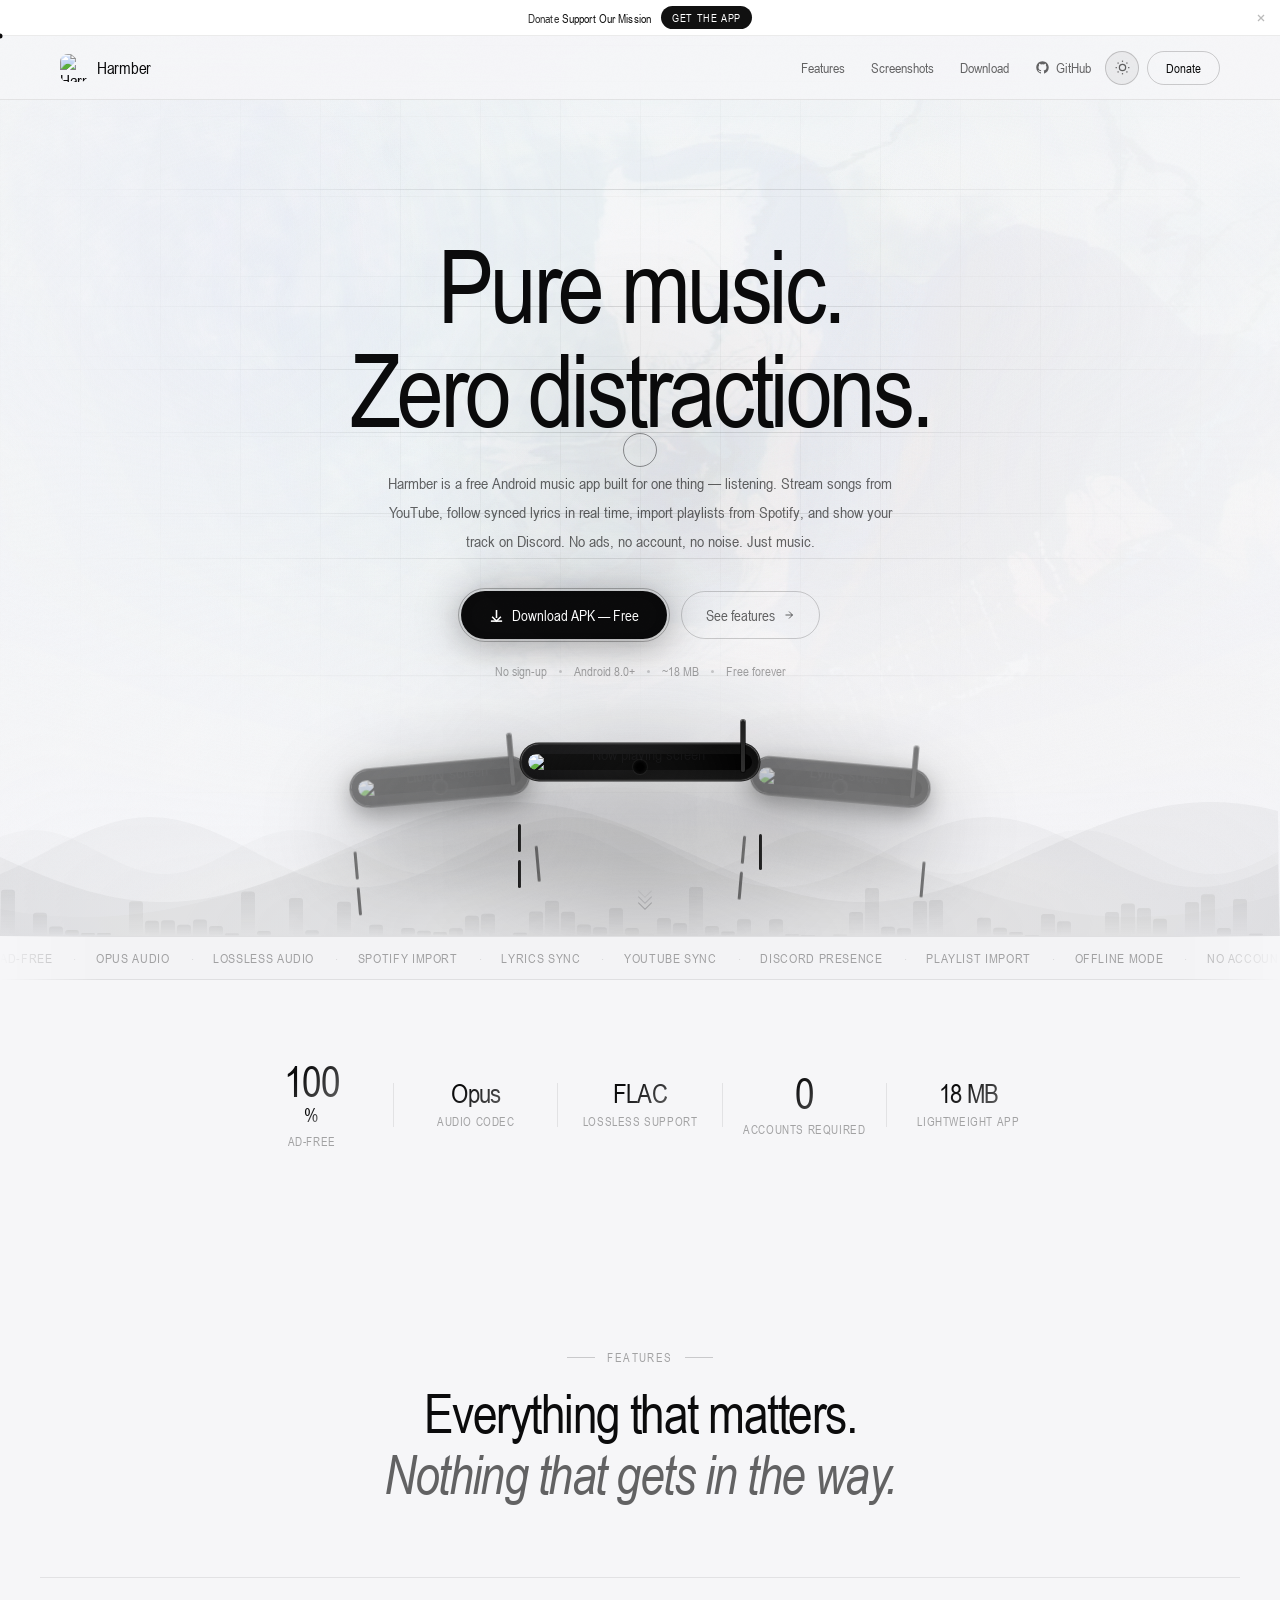
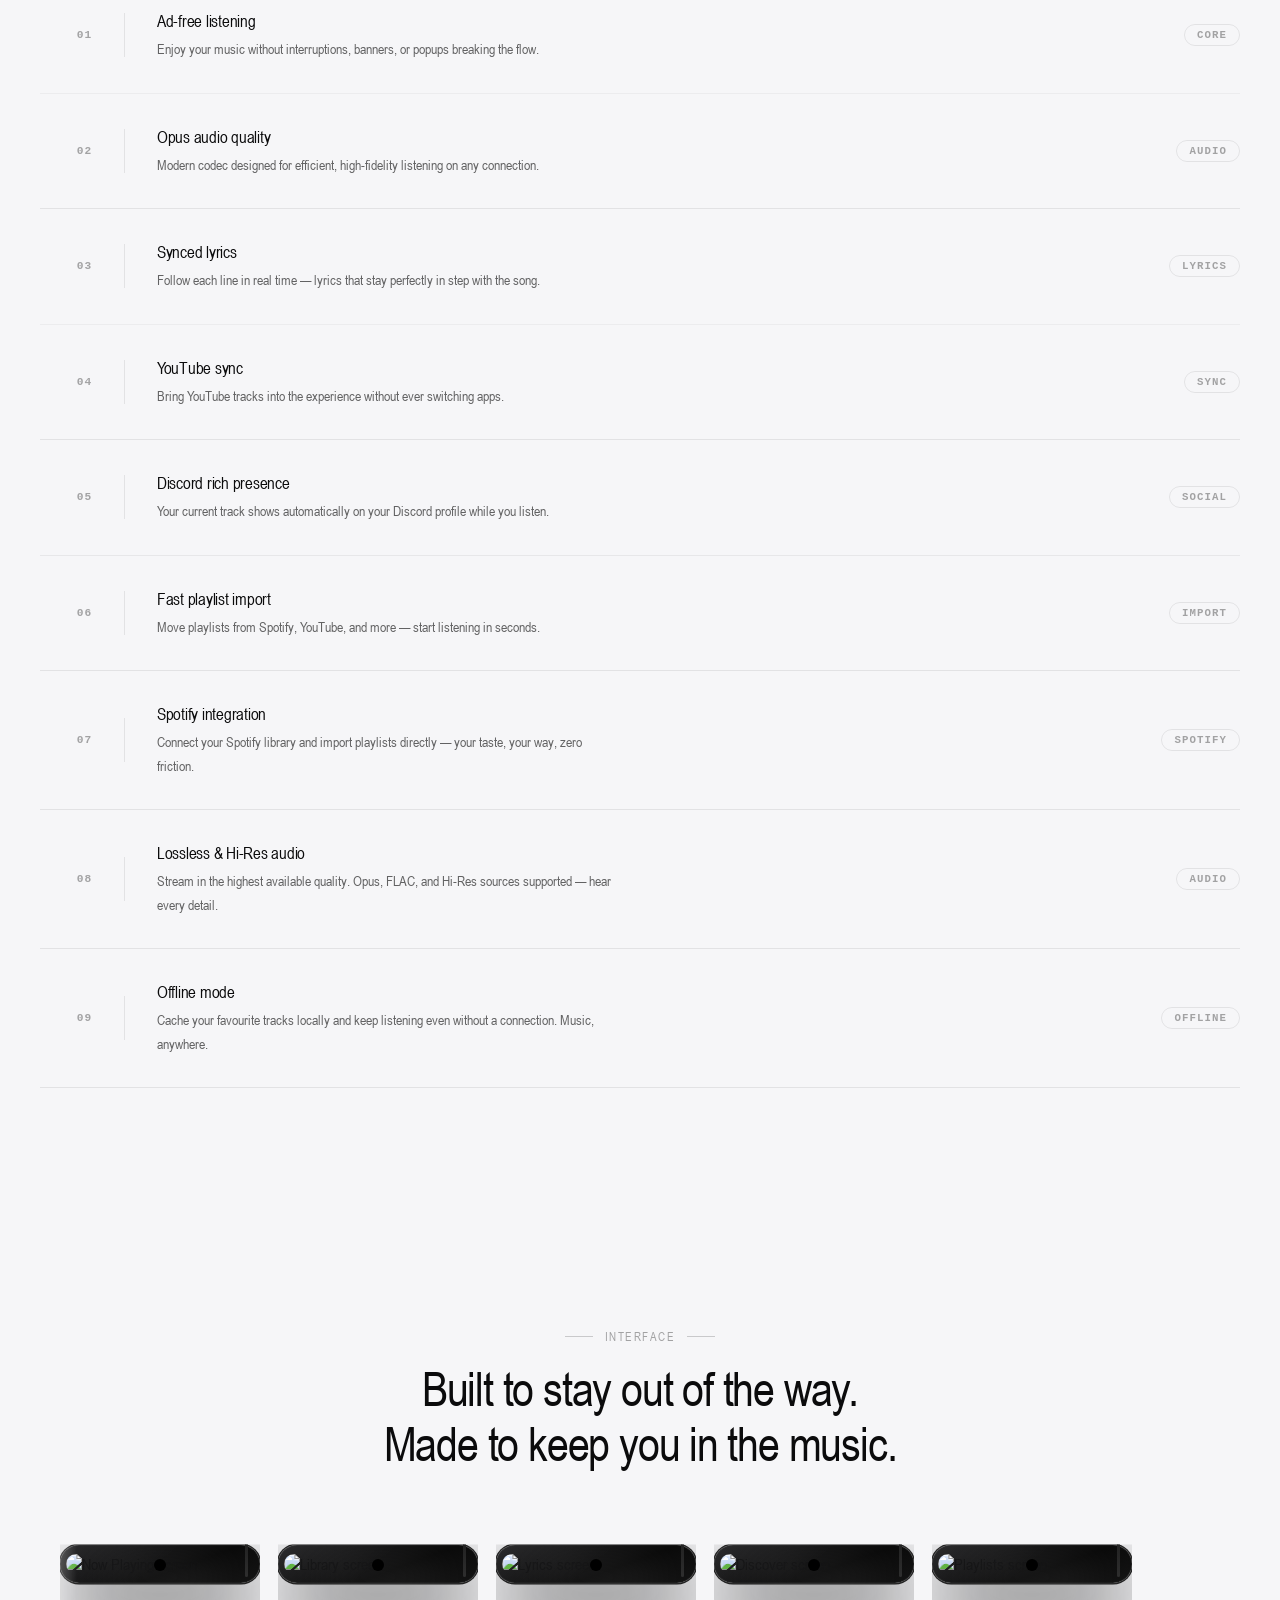
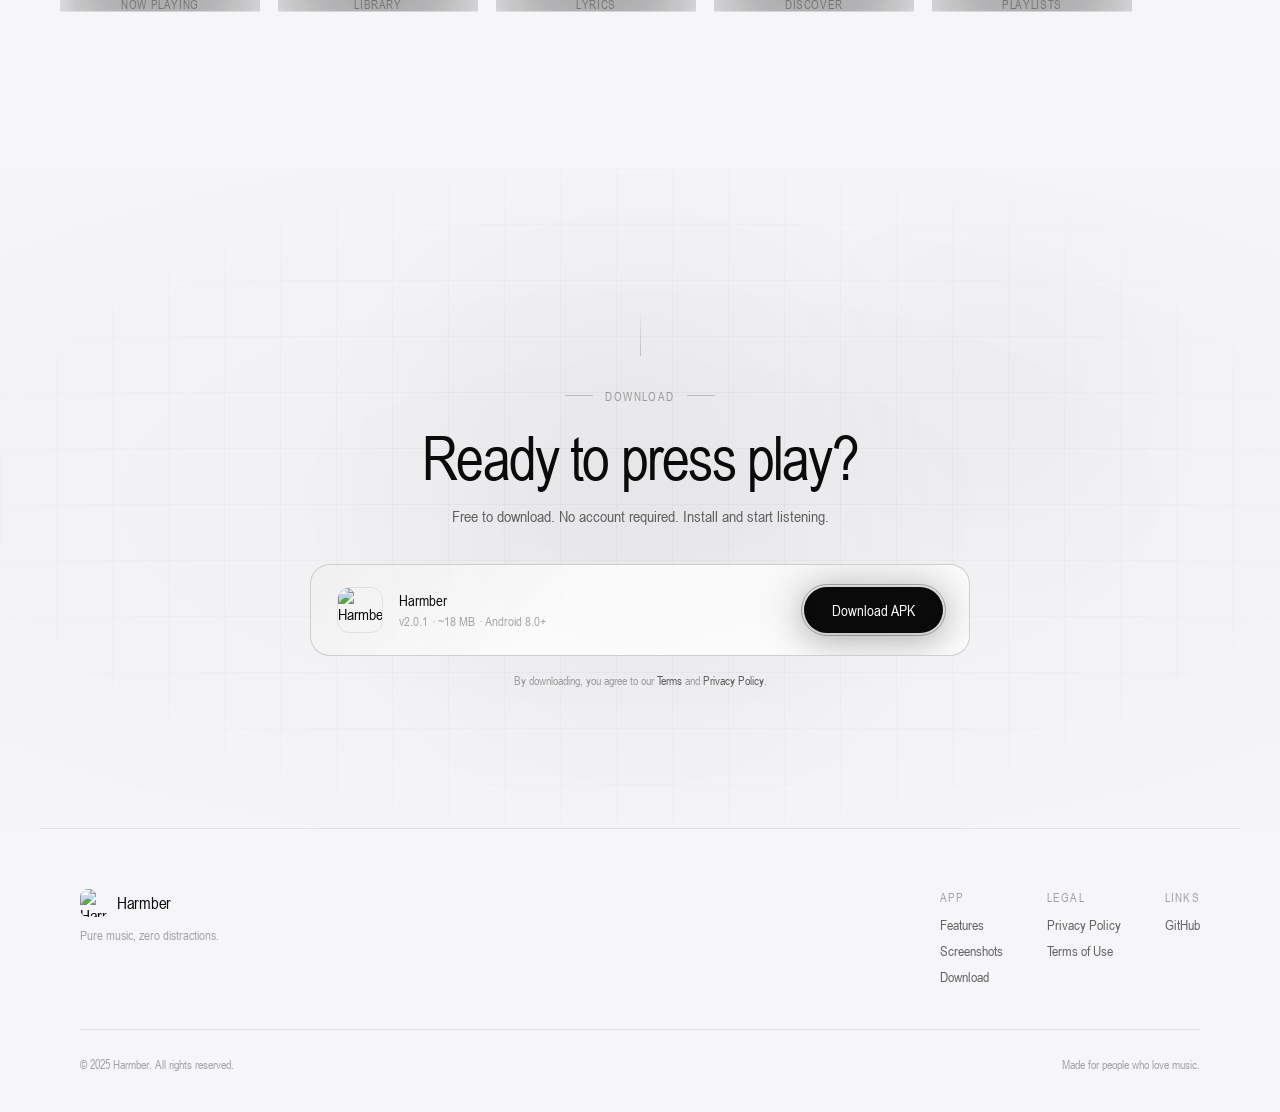
==== commit 5d799f3b: "Update index.html" ====
--- a/index.html
+++ b/index.html
@@ -166,7 +166,7 @@
   <!-- Harmber Movies Banner -->
   <div id="app-banner" role="banner" aria-label="Harmber Movies app announcement">
     <span class="banner-text">Donate <strong>Support Our Mission</strong> </span>
-    <a href="https://app.harmber.xyz" target="_blank" rel="noopener noreferrer" class="banner-cta" aria-label="Download Harmber Movies app">Get the App</a>
+    <a href="https://yimberzol.org/donate" target="_blank" rel="noopener noreferrer" class="banner-cta" aria-label="Download Harmber Movies app">Get the App</a>
     <button class="banner-close" id="bannerClose" aria-label="Dismiss" type="button">
       <svg width="12" height="12" viewBox="0 0 24 24" fill="none" stroke="currentColor" stroke-width="2.5" aria-hidden="true">
         <line x1="18" y1="6" x2="6" y2="18"/>
@@ -222,7 +222,7 @@
           </svg>
         </button>
 
-        <a href="#download" class="nav-pill">Get App</a>
+        <a href="#download" class="nav-pill">Donate</a>
       </nav>
 
       <div class="nav-mobile">
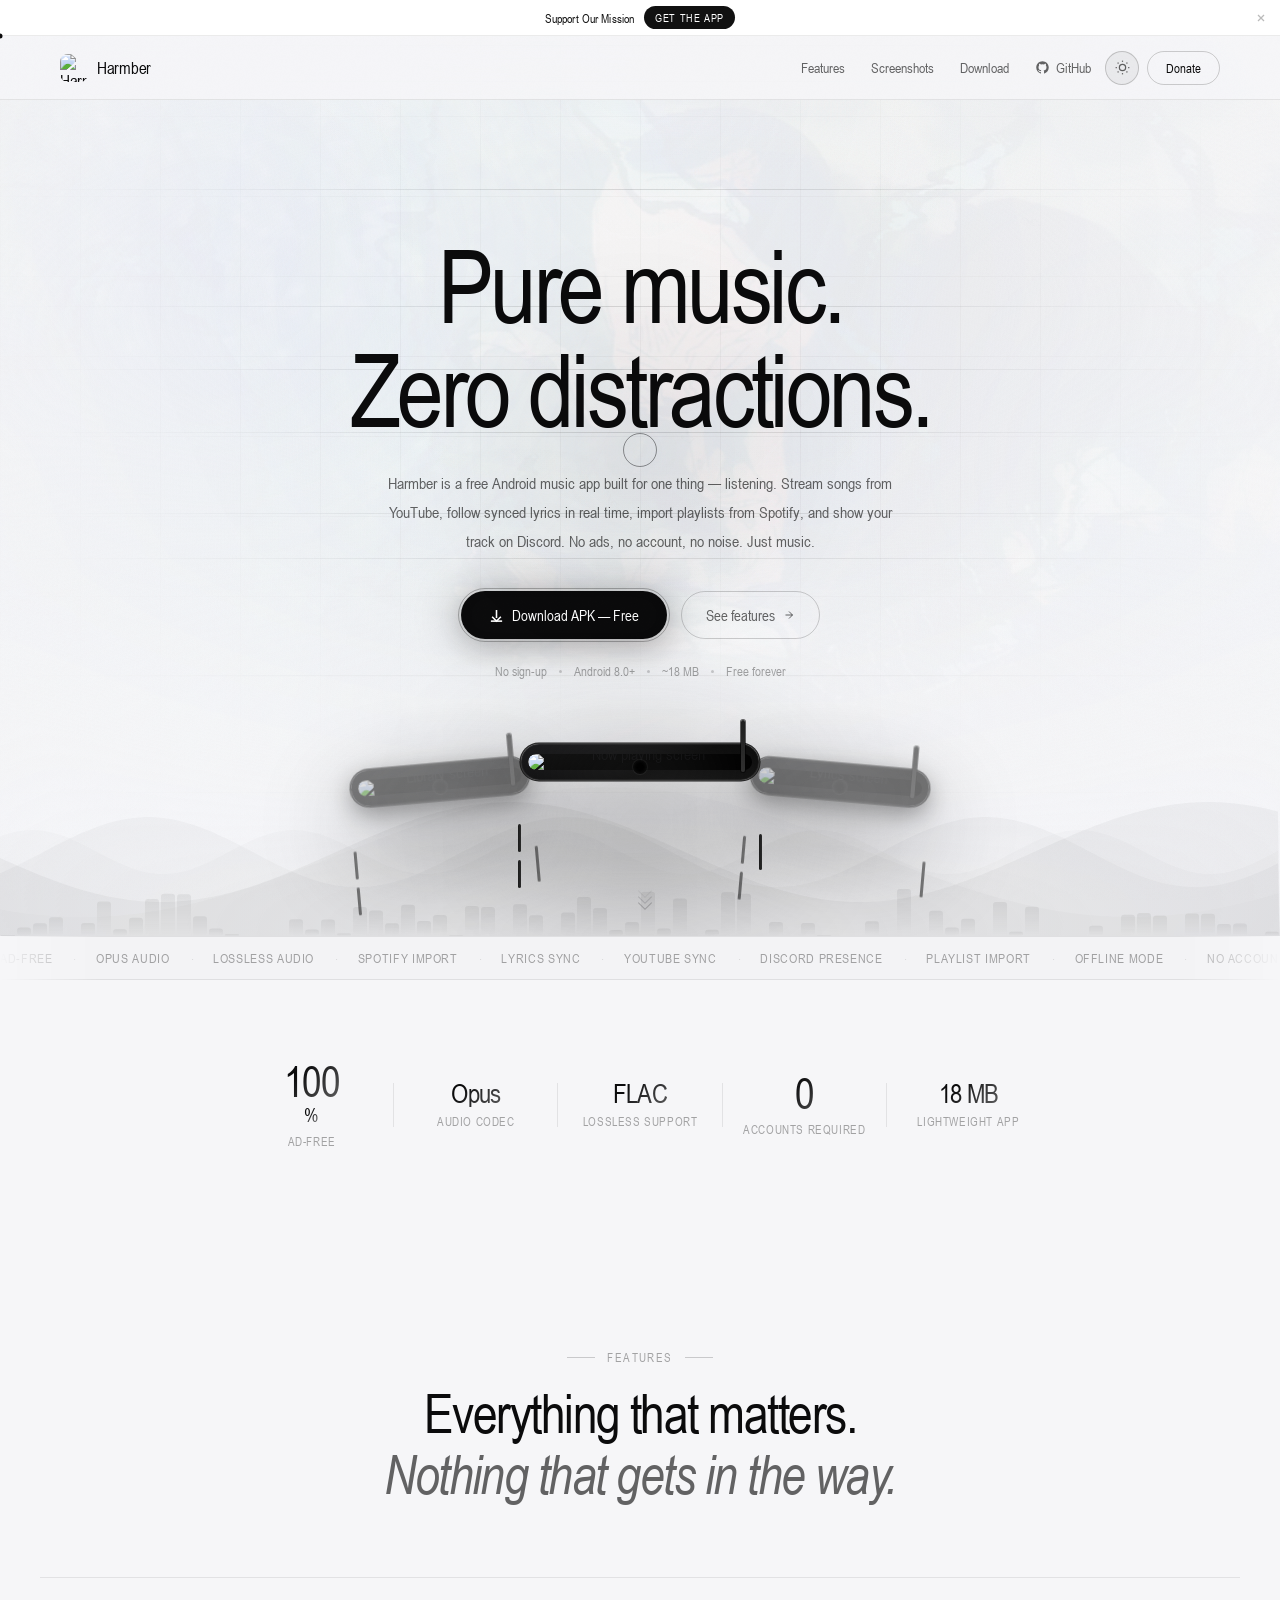
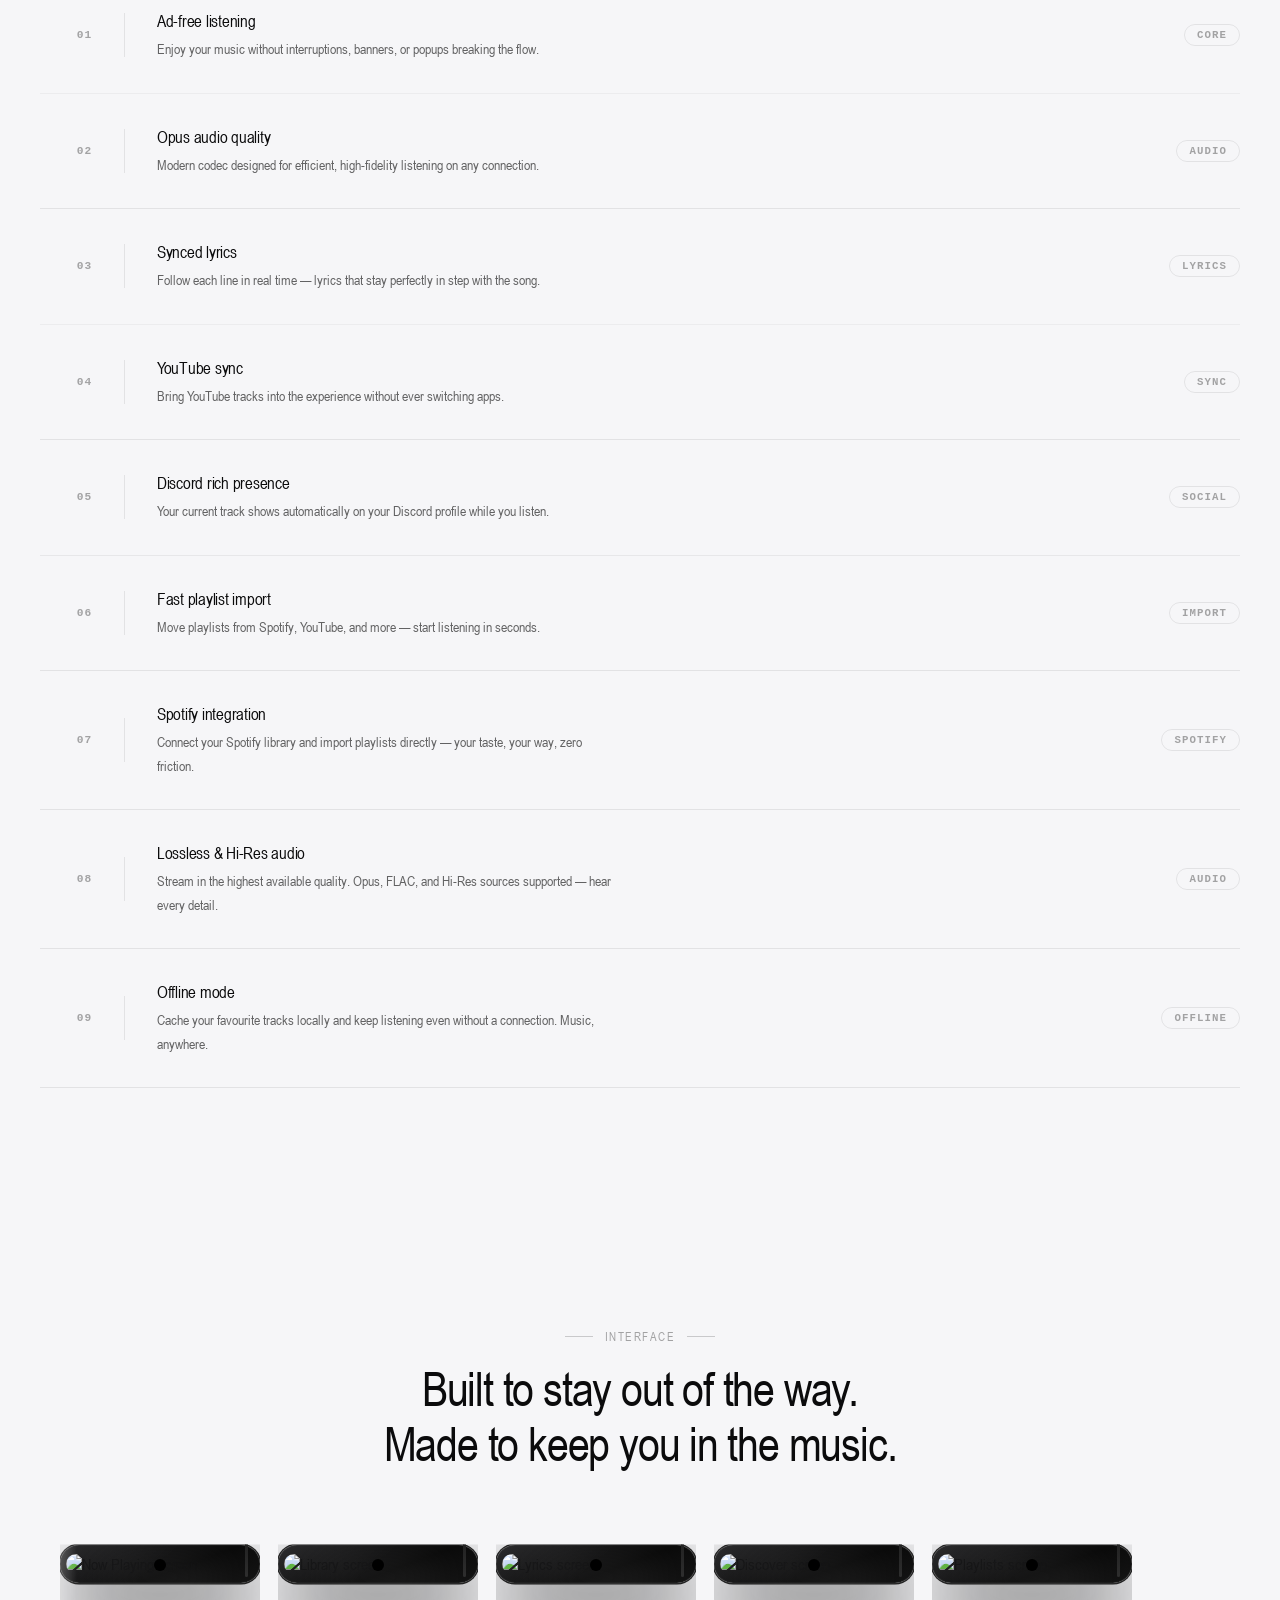
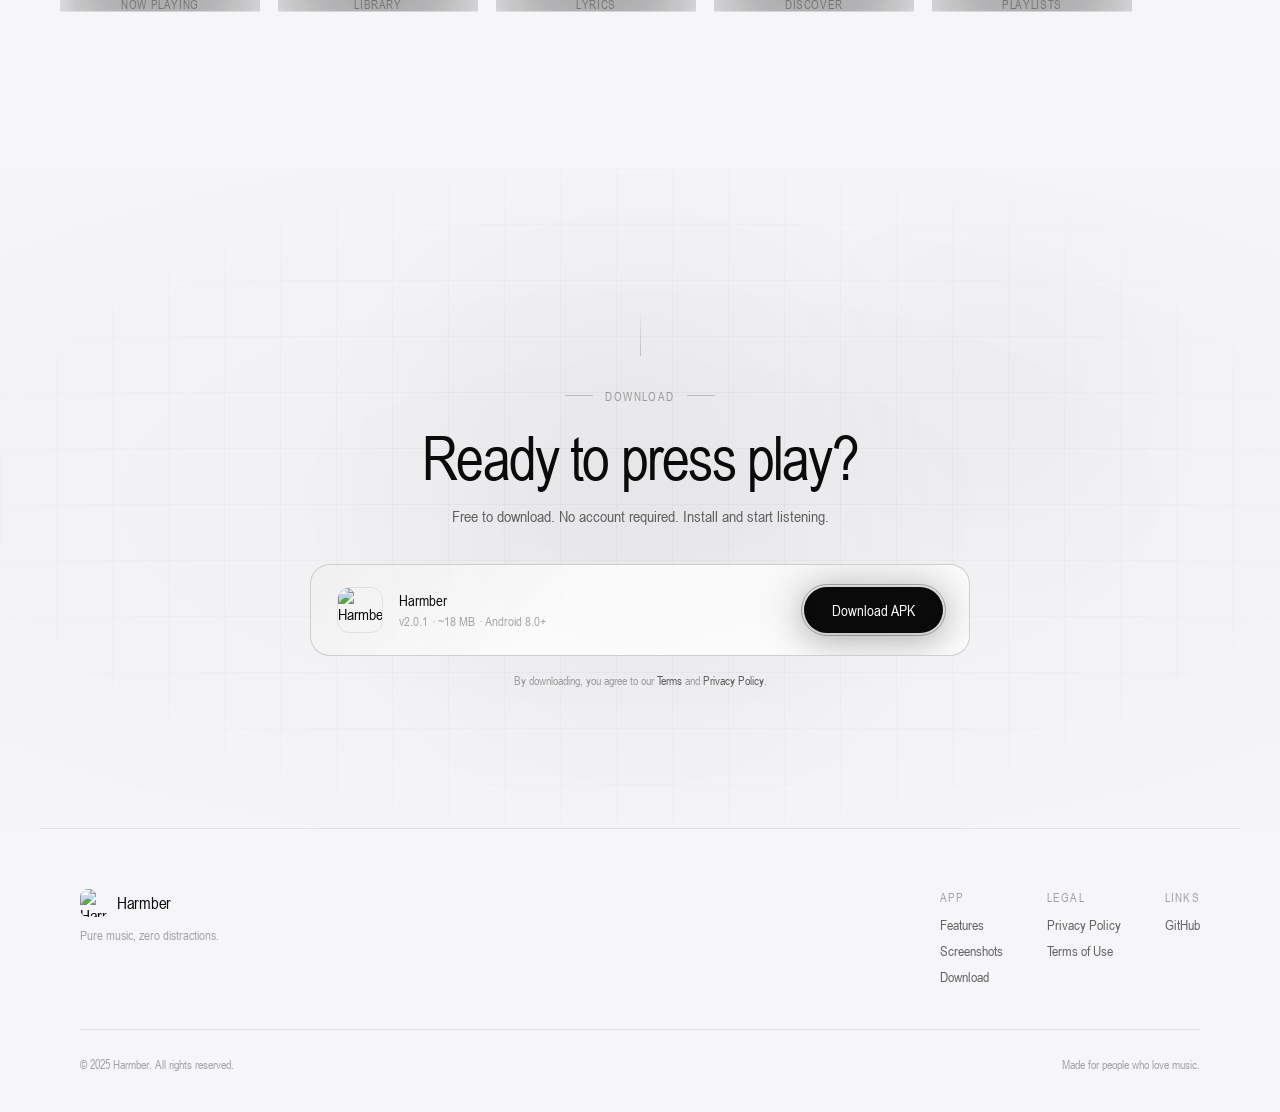
==== commit ea6eaea1: "Update index.html" ====
--- a/index.html
+++ b/index.html
@@ -165,7 +165,7 @@
 
   <!-- Harmber Movies Banner -->
   <div id="app-banner" role="banner" aria-label="Harmber Movies app announcement">
-    <span class="banner-text">Donate <strong>Support Our Mission</strong> </span>
+    <span class="banner-text"><strong>Support Our Mission</strong> </span>
     <a href="https://yimberzol.org/donate" target="_blank" rel="noopener noreferrer" class="banner-cta" aria-label="Download Harmber Movies app">Get the App</a>
     <button class="banner-close" id="bannerClose" aria-label="Dismiss" type="button">
       <svg width="12" height="12" viewBox="0 0 24 24" fill="none" stroke="currentColor" stroke-width="2.5" aria-hidden="true">
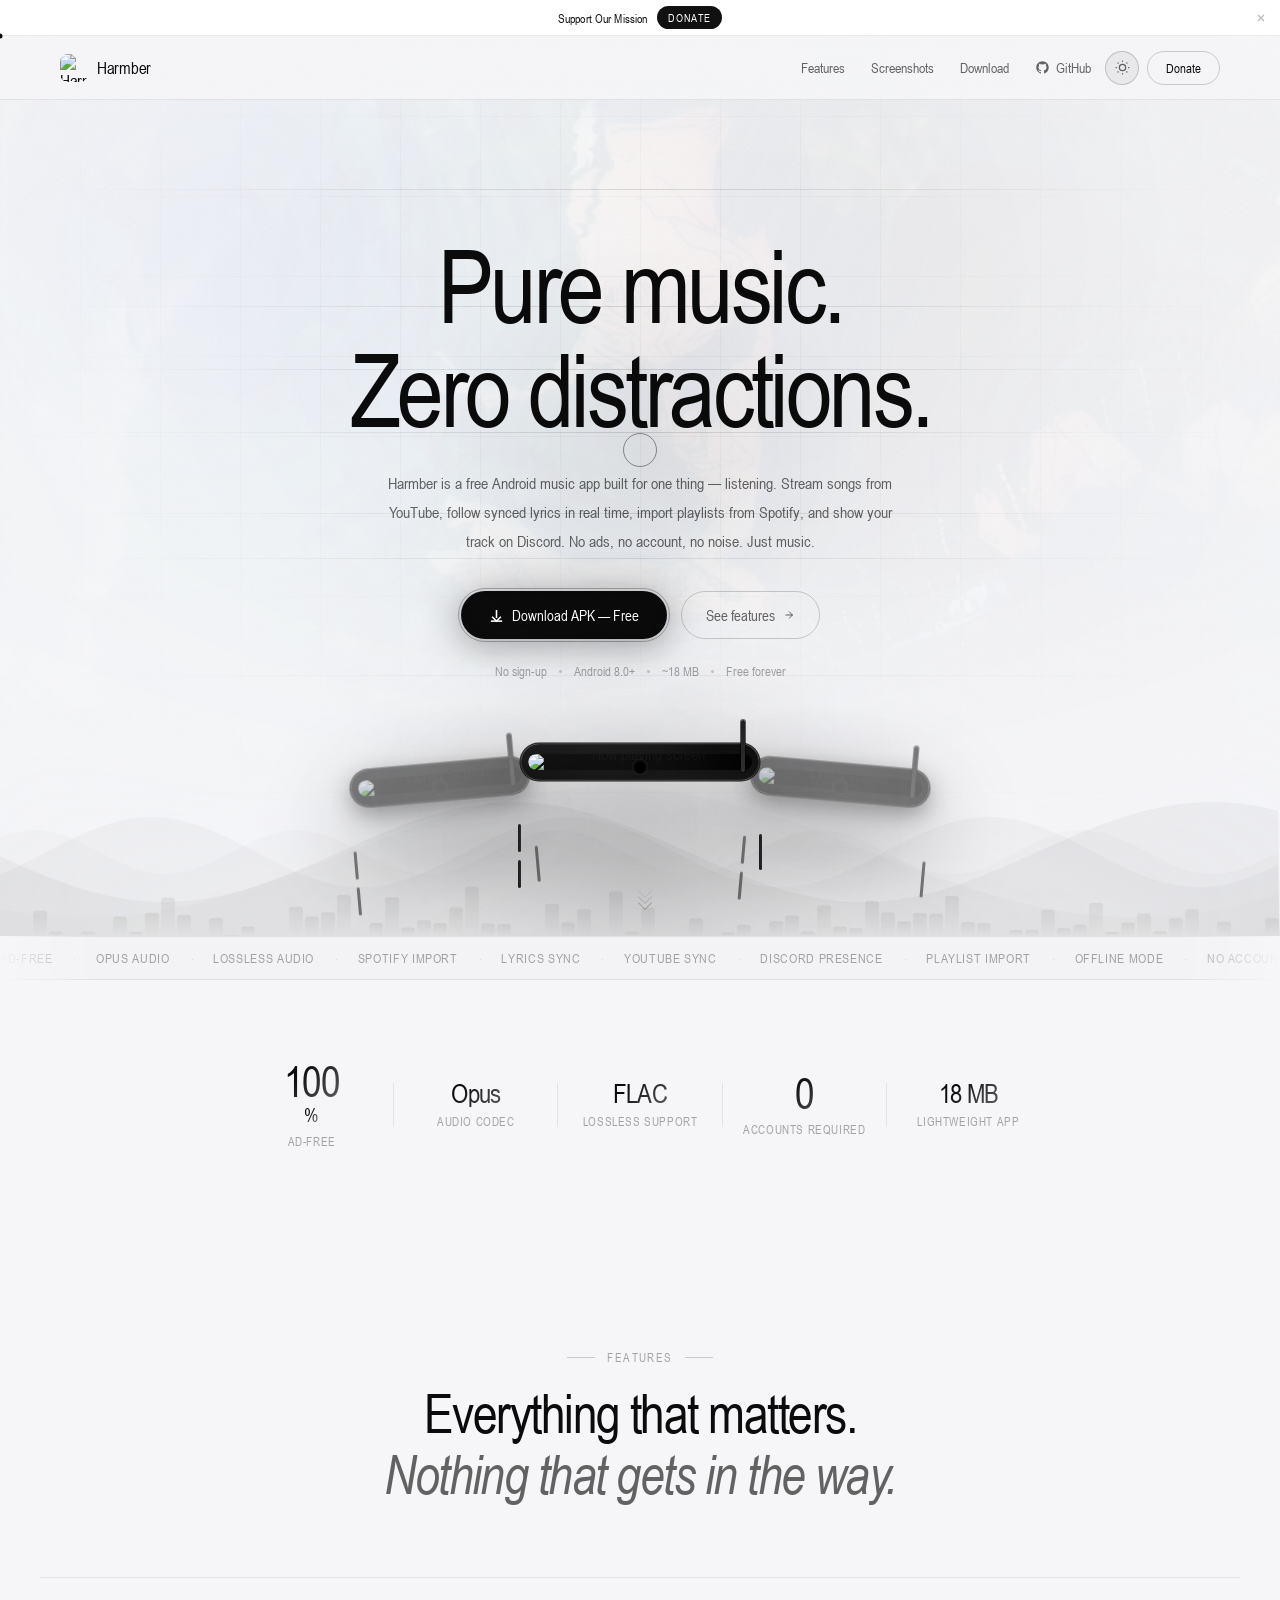
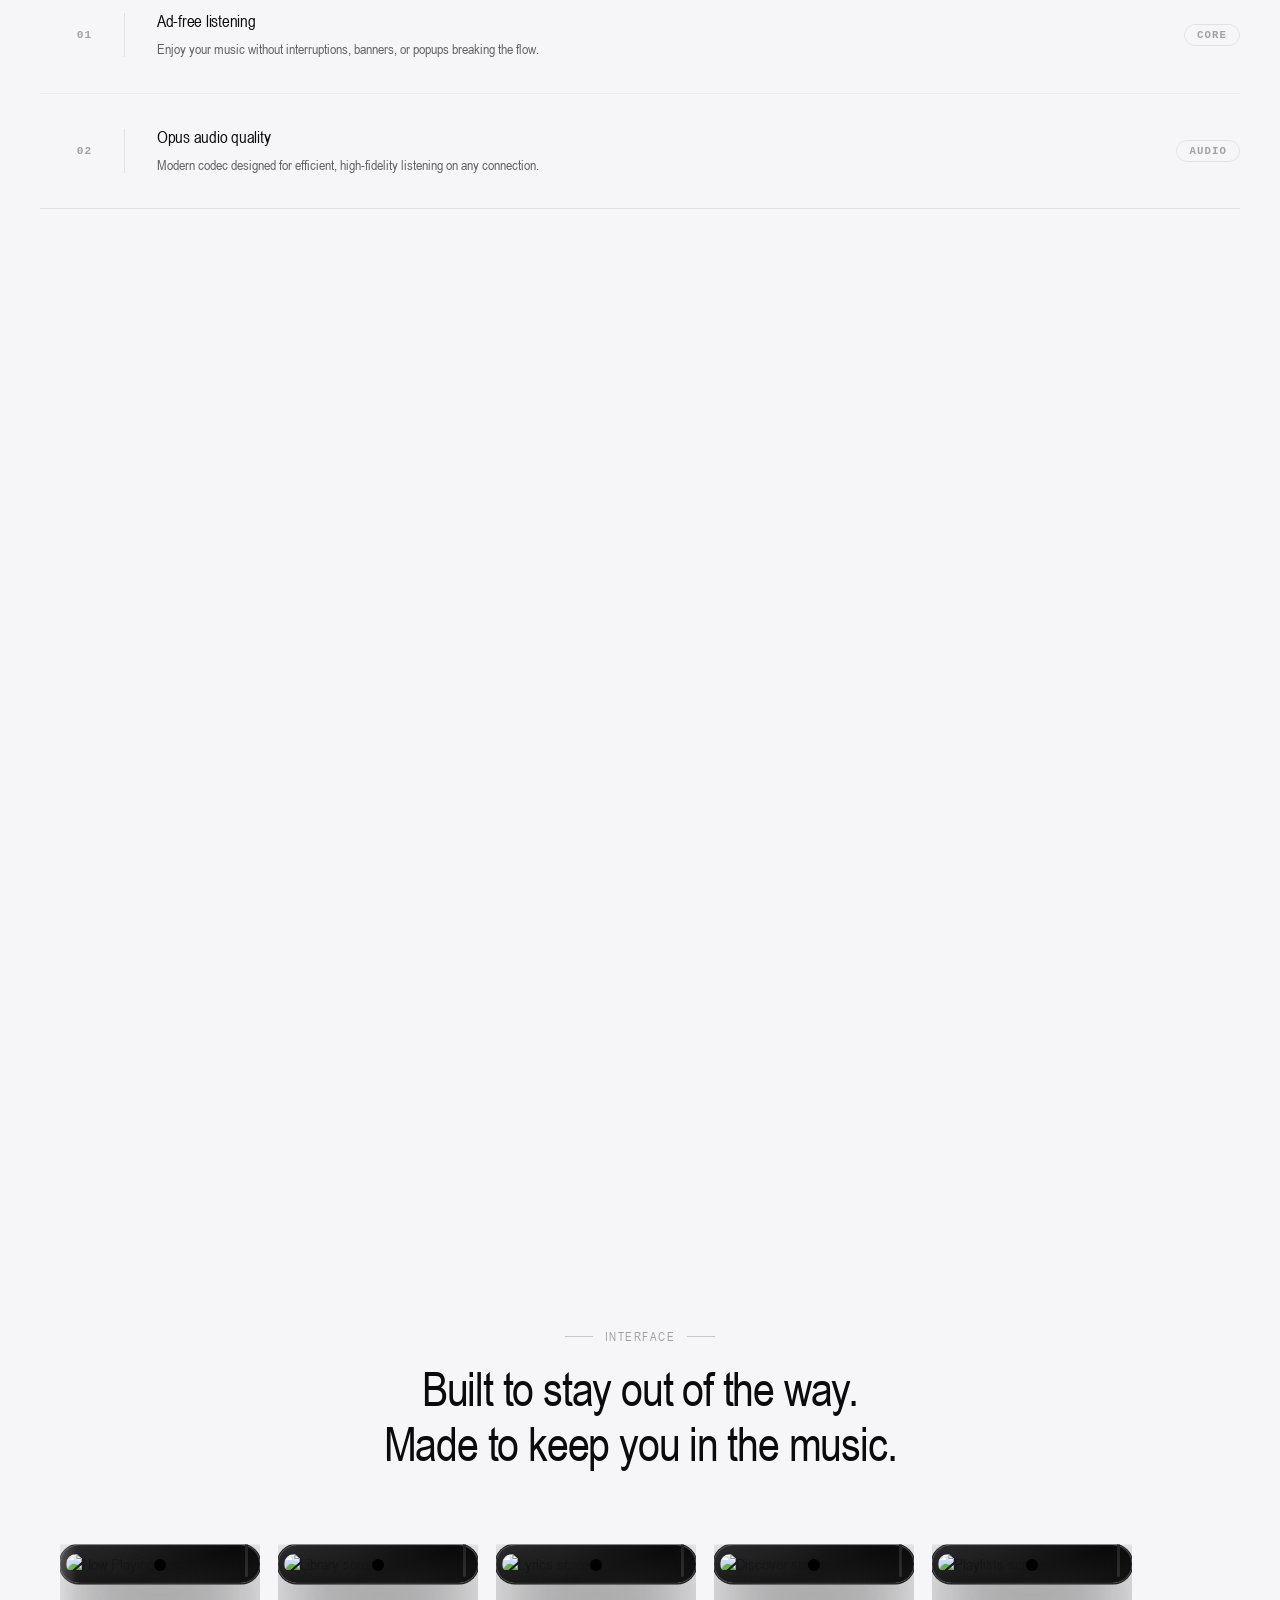
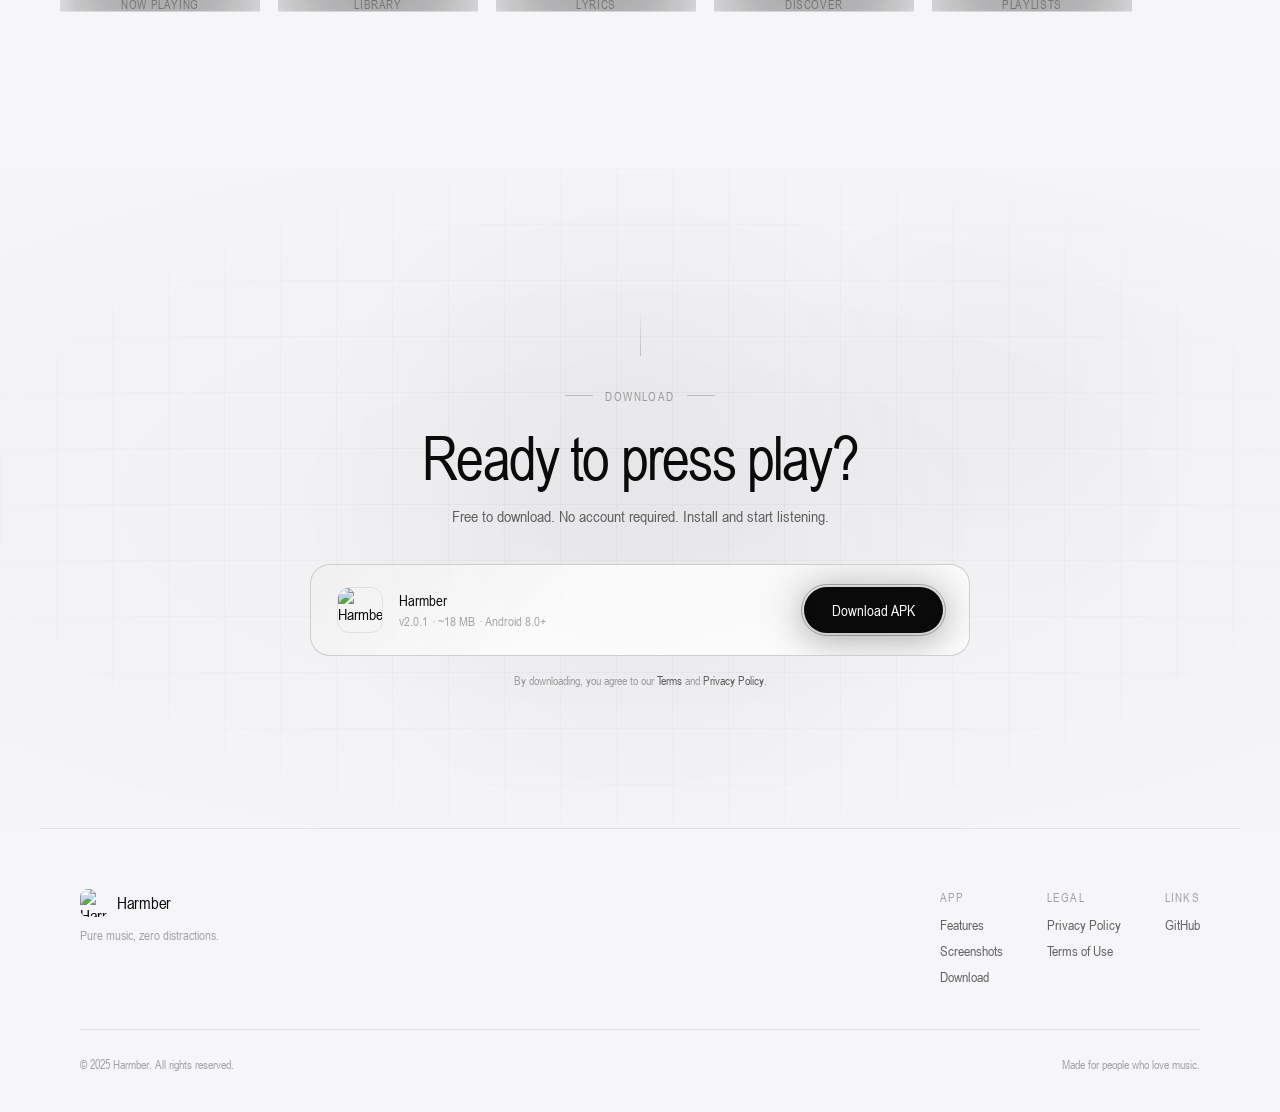
==== commit 654638af: "Update index.html" ====
--- a/index.html
+++ b/index.html
@@ -166,7 +166,7 @@
   <!-- Harmber Movies Banner -->
   <div id="app-banner" role="banner" aria-label="Harmber Movies app announcement">
     <span class="banner-text"><strong>Support Our Mission</strong> </span>
-    <a href="https://yimberzol.org/donate" target="_blank" rel="noopener noreferrer" class="banner-cta" aria-label="Download Harmber Movies app">Get the App</a>
+    <a href="https://yimberzol.org/donate" target="_blank" rel="noopener noreferrer" class="banner-cta" aria-label="Download Harmber Movies app">Donate</a>
     <button class="banner-close" id="bannerClose" aria-label="Dismiss" type="button">
       <svg width="12" height="12" viewBox="0 0 24 24" fill="none" stroke="currentColor" stroke-width="2.5" aria-hidden="true">
         <line x1="18" y1="6" x2="6" y2="18"/>
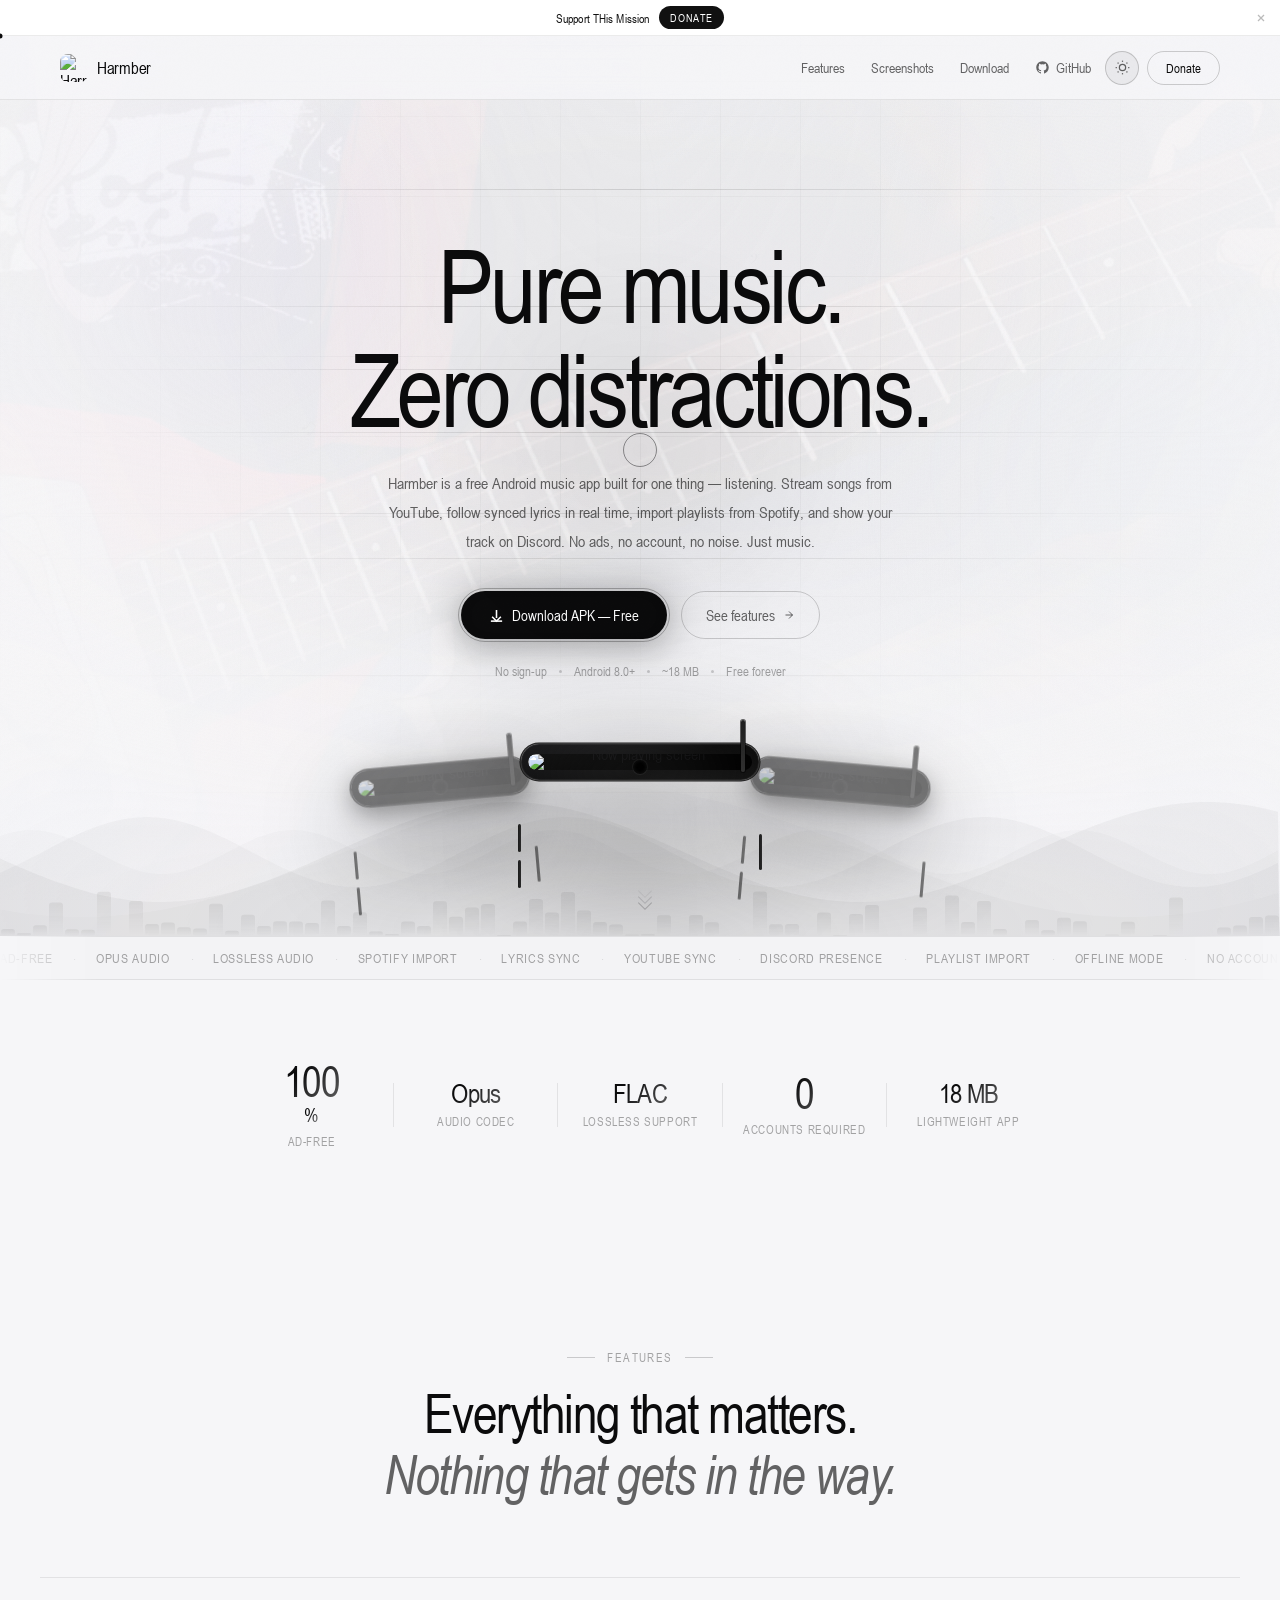
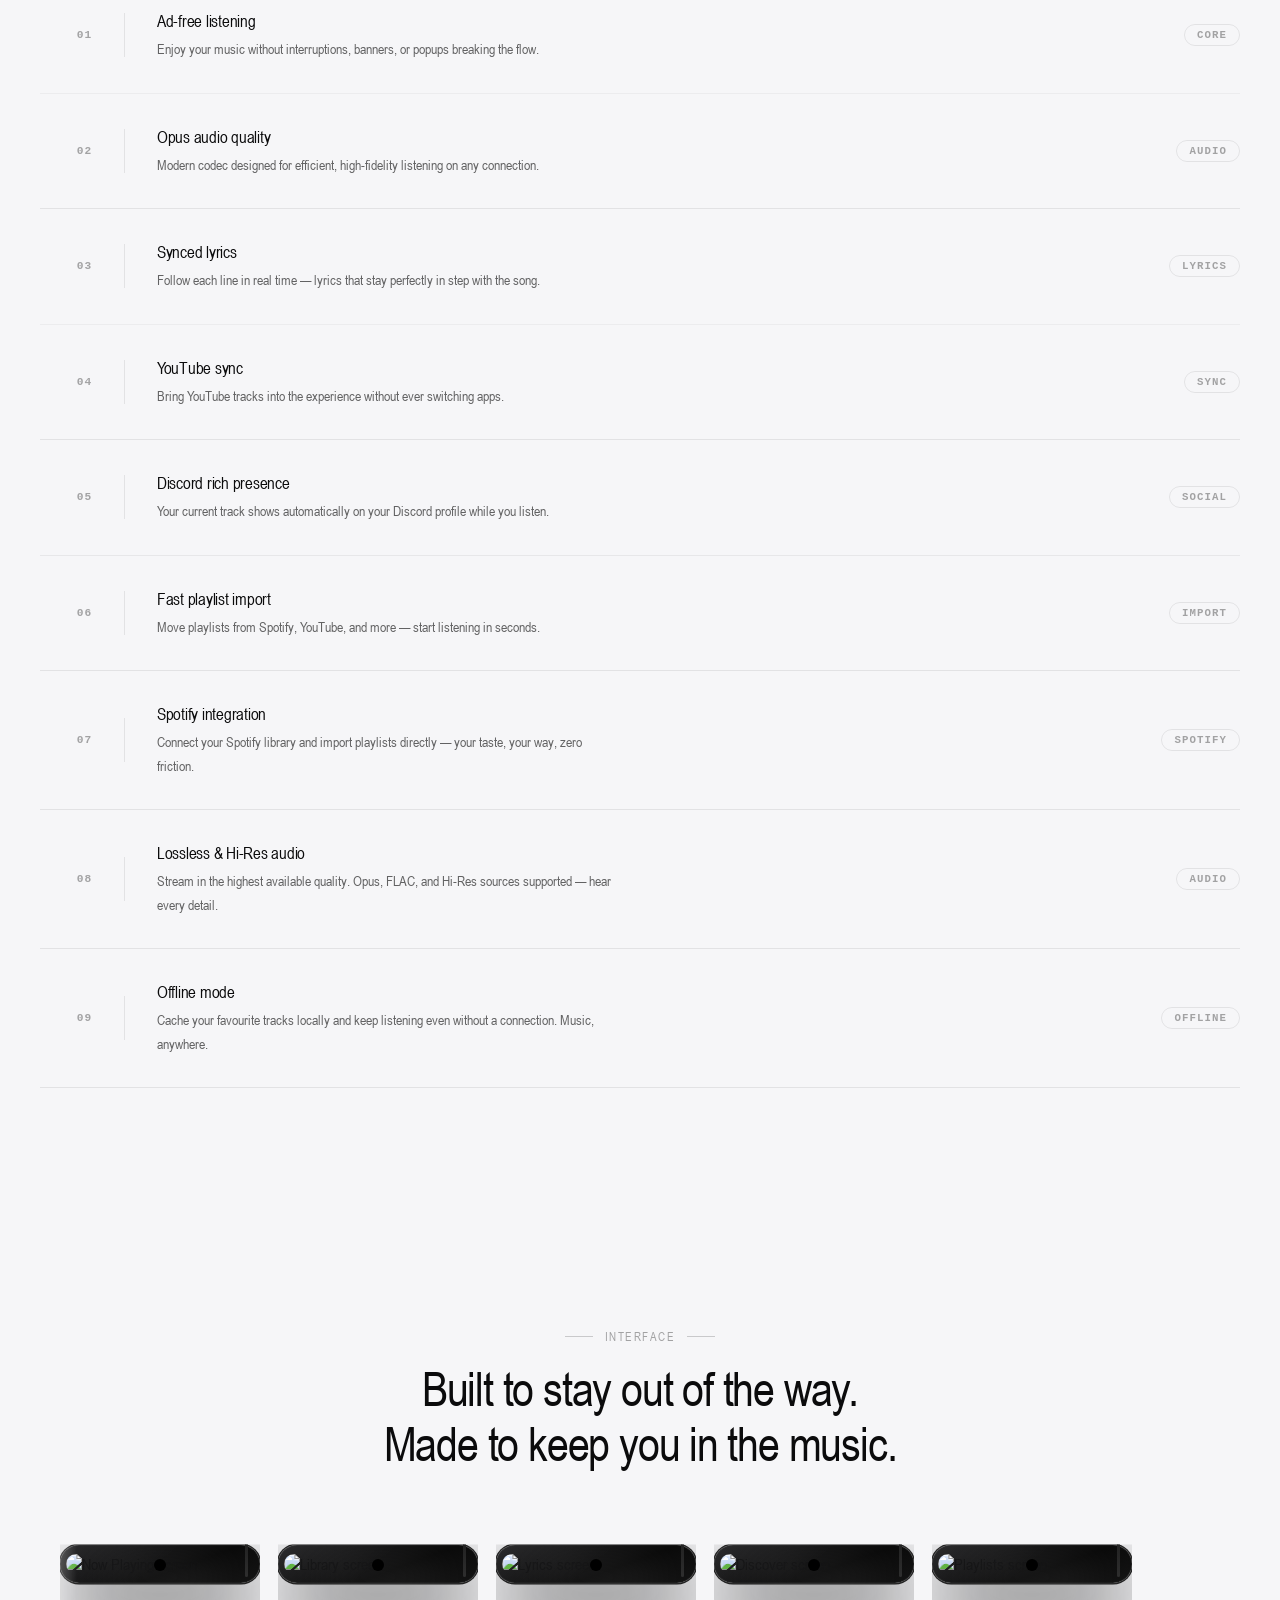
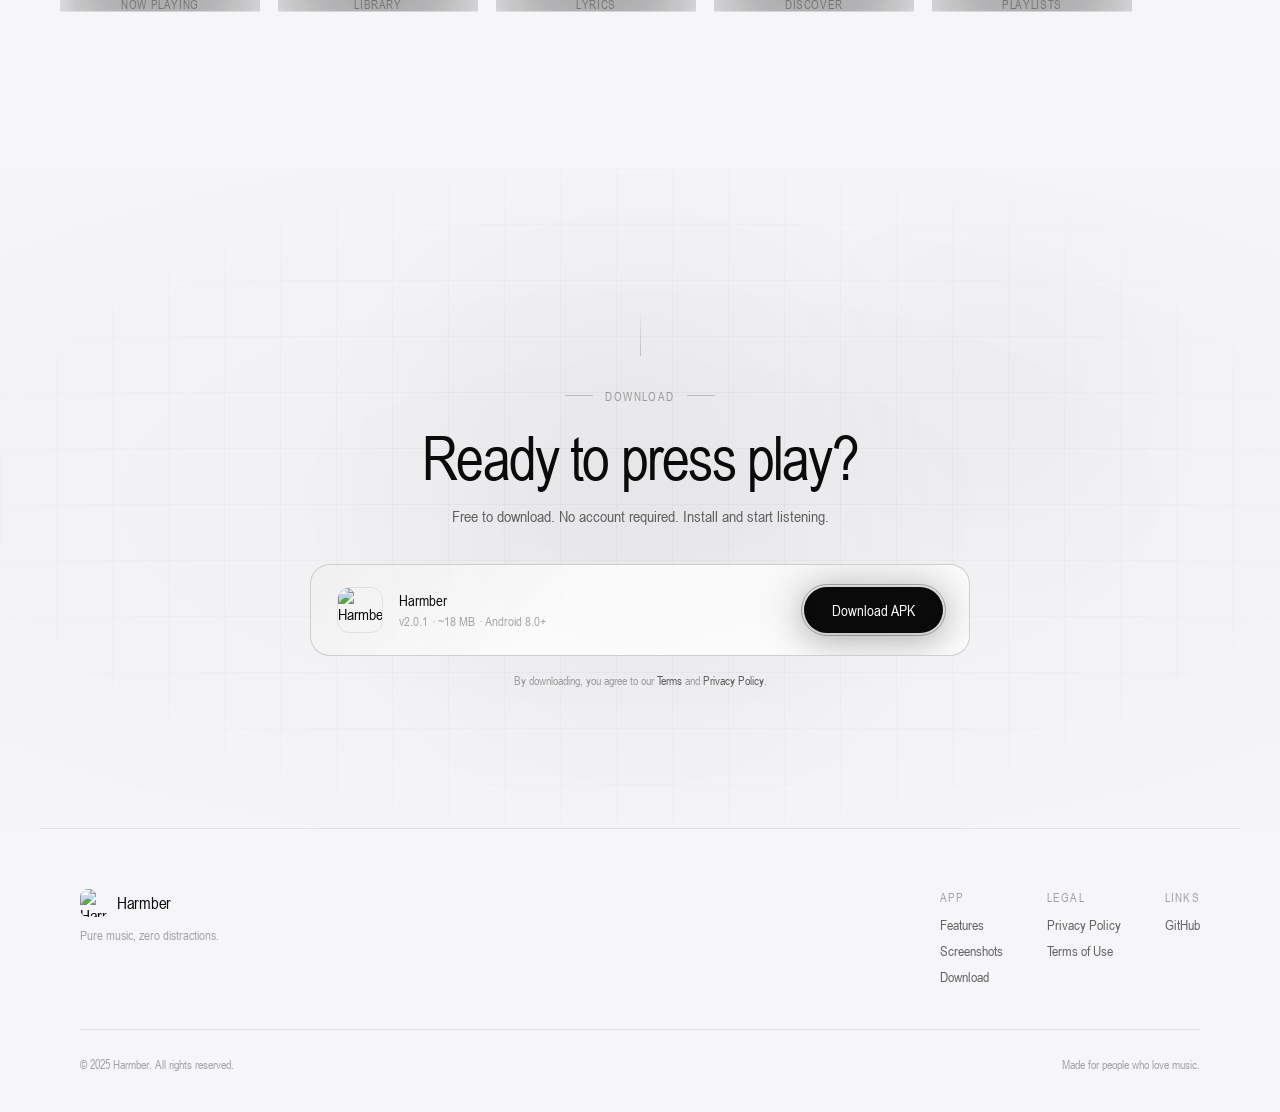
==== commit be420798: "Update index.html" ====
--- a/index.html
+++ b/index.html
@@ -165,7 +165,7 @@
 
   <!-- Harmber Movies Banner -->
   <div id="app-banner" role="banner" aria-label="Harmber Movies app announcement">
-    <span class="banner-text"><strong>Support Our Mission</strong> </span>
+    <span class="banner-text"><strong>Support THis Mission</strong> </span>
     <a href="https://yimberzol.org/donate" target="_blank" rel="noopener noreferrer" class="banner-cta" aria-label="Download Harmber Movies app">Donate</a>
     <button class="banner-close" id="bannerClose" aria-label="Dismiss" type="button">
       <svg width="12" height="12" viewBox="0 0 24 24" fill="none" stroke="currentColor" stroke-width="2.5" aria-hidden="true">
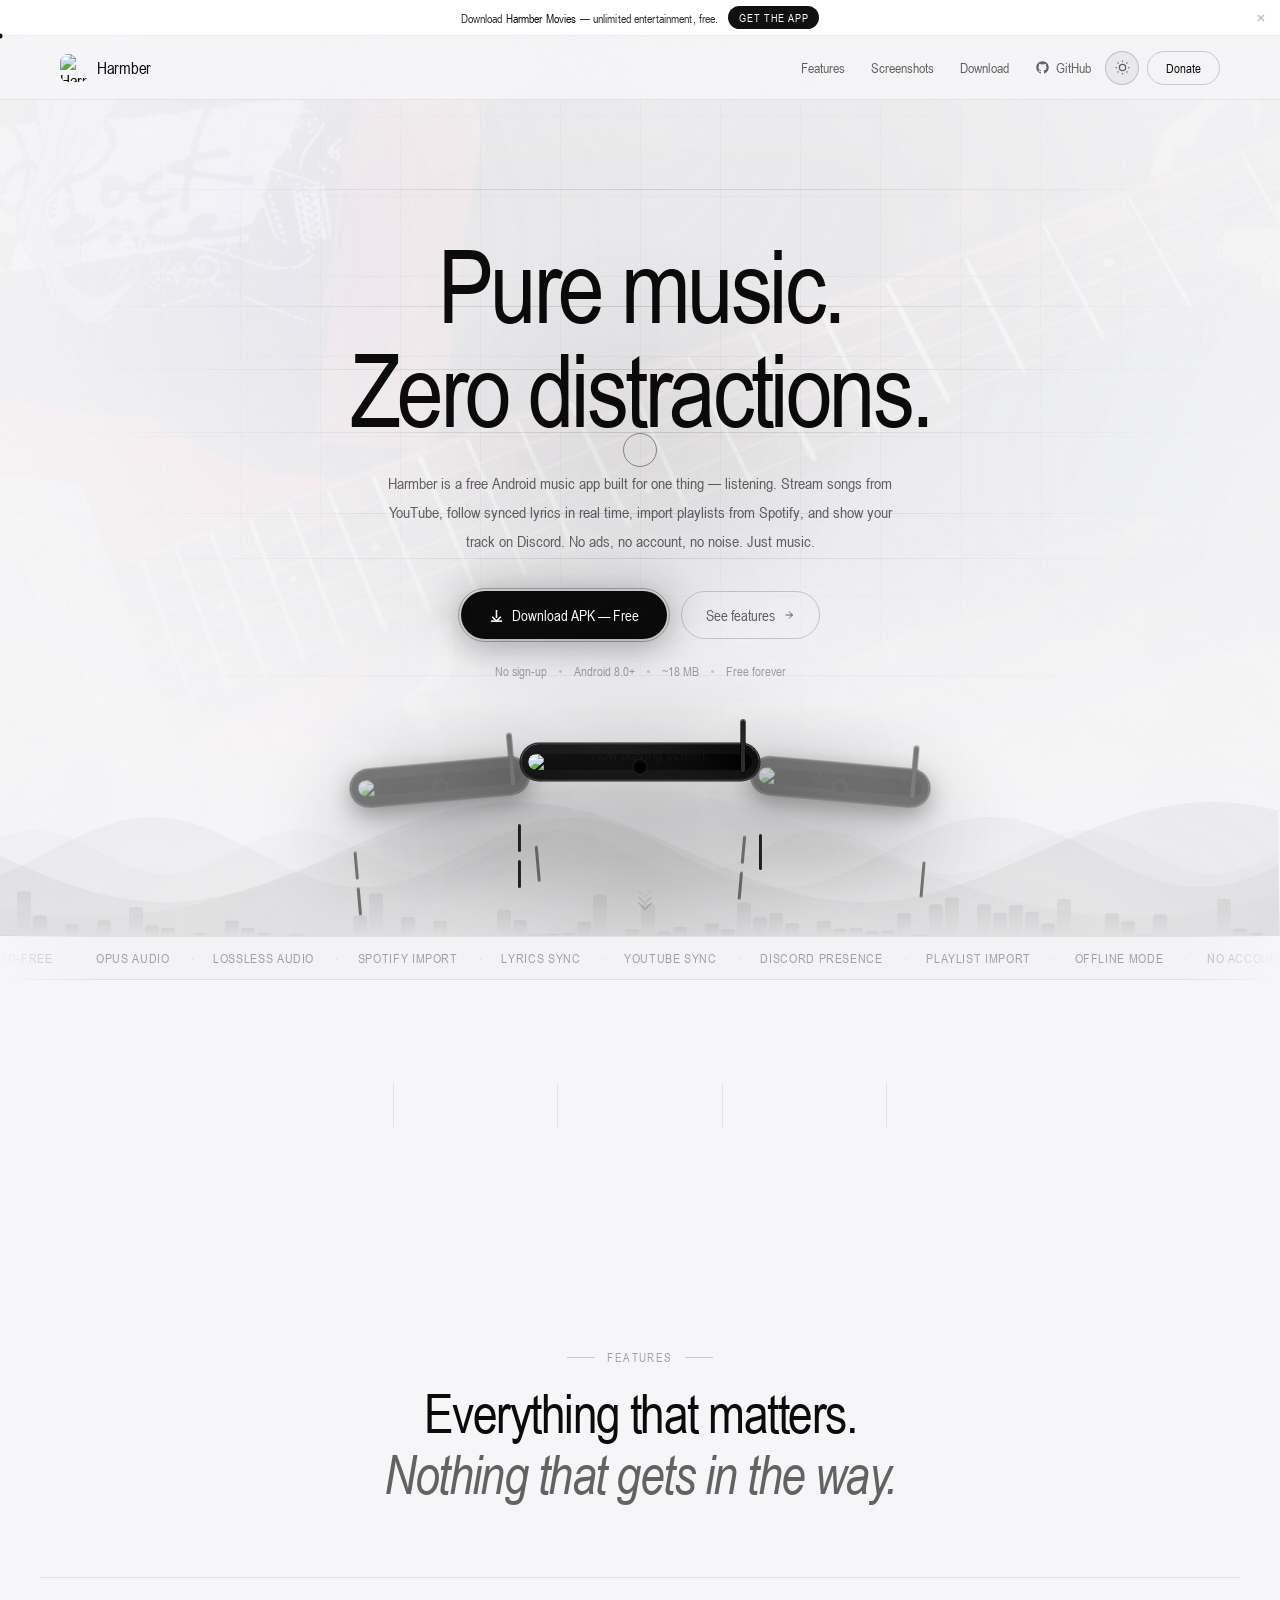
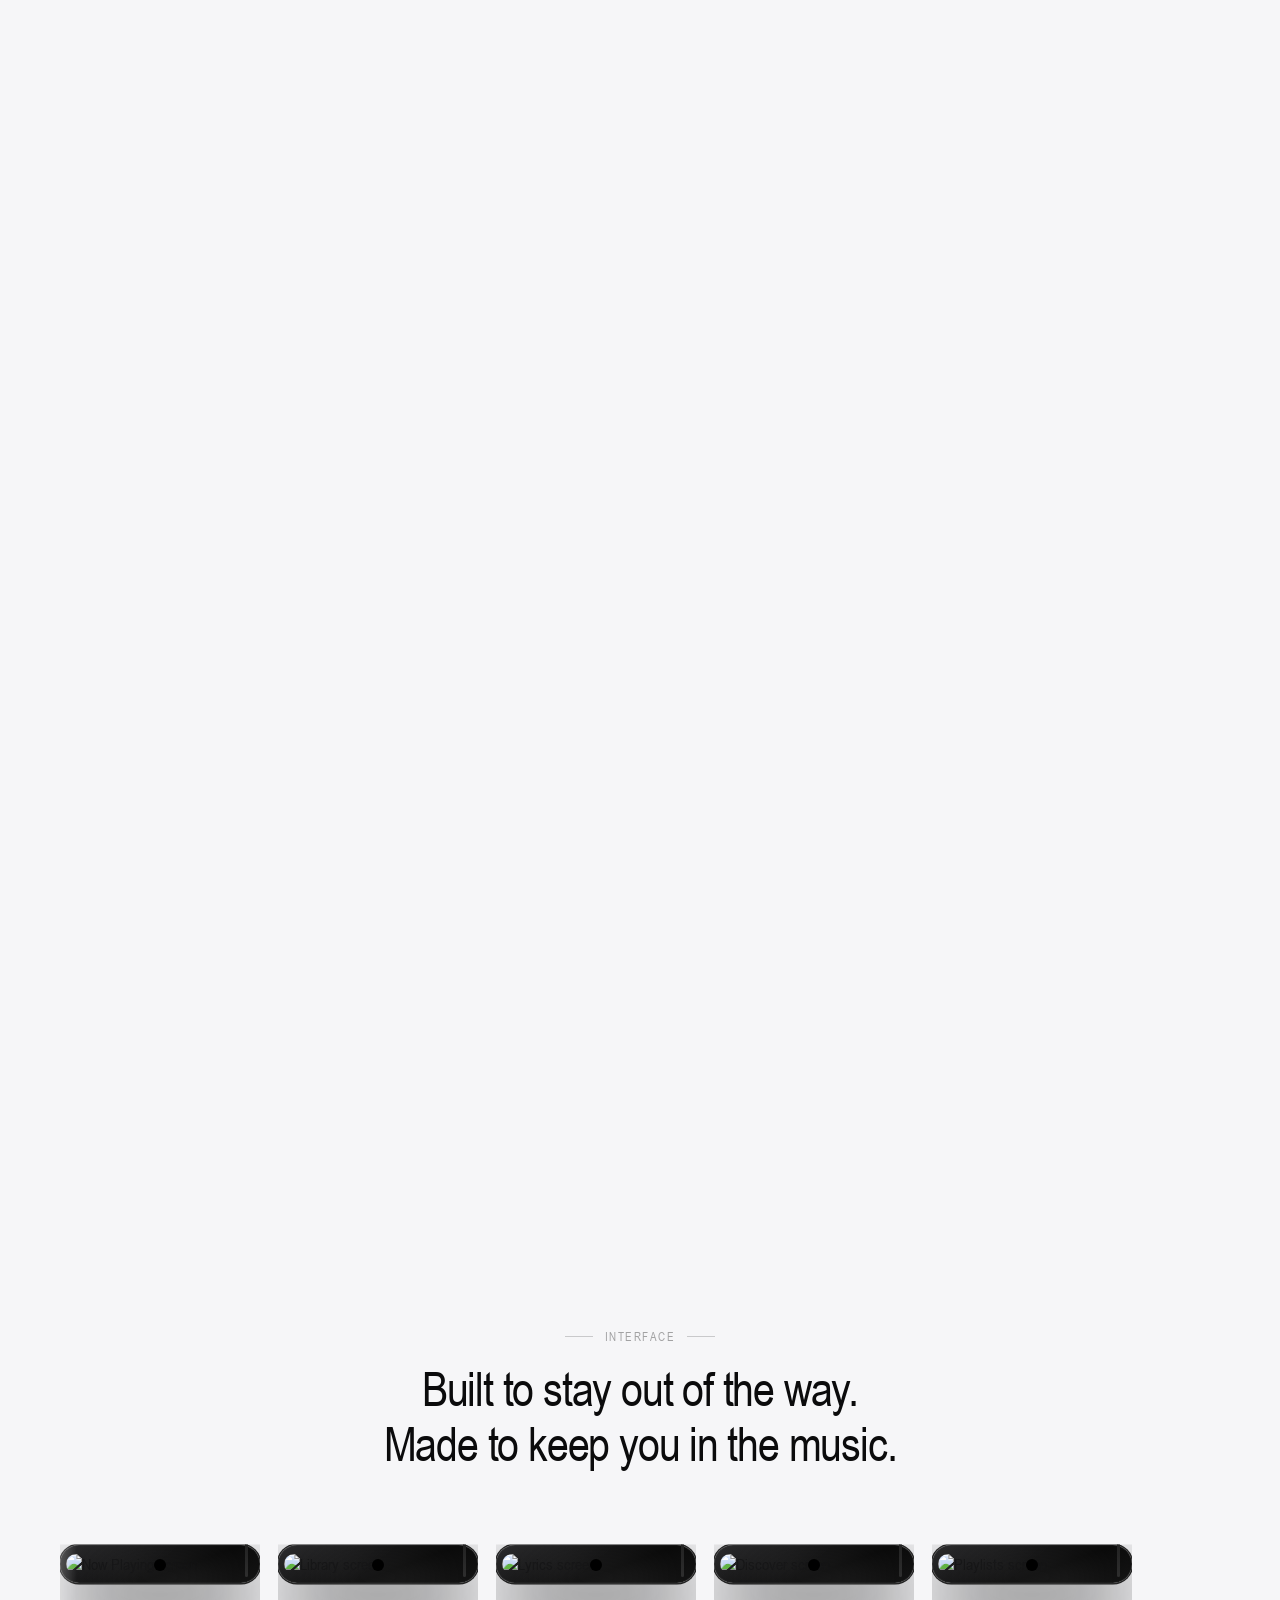
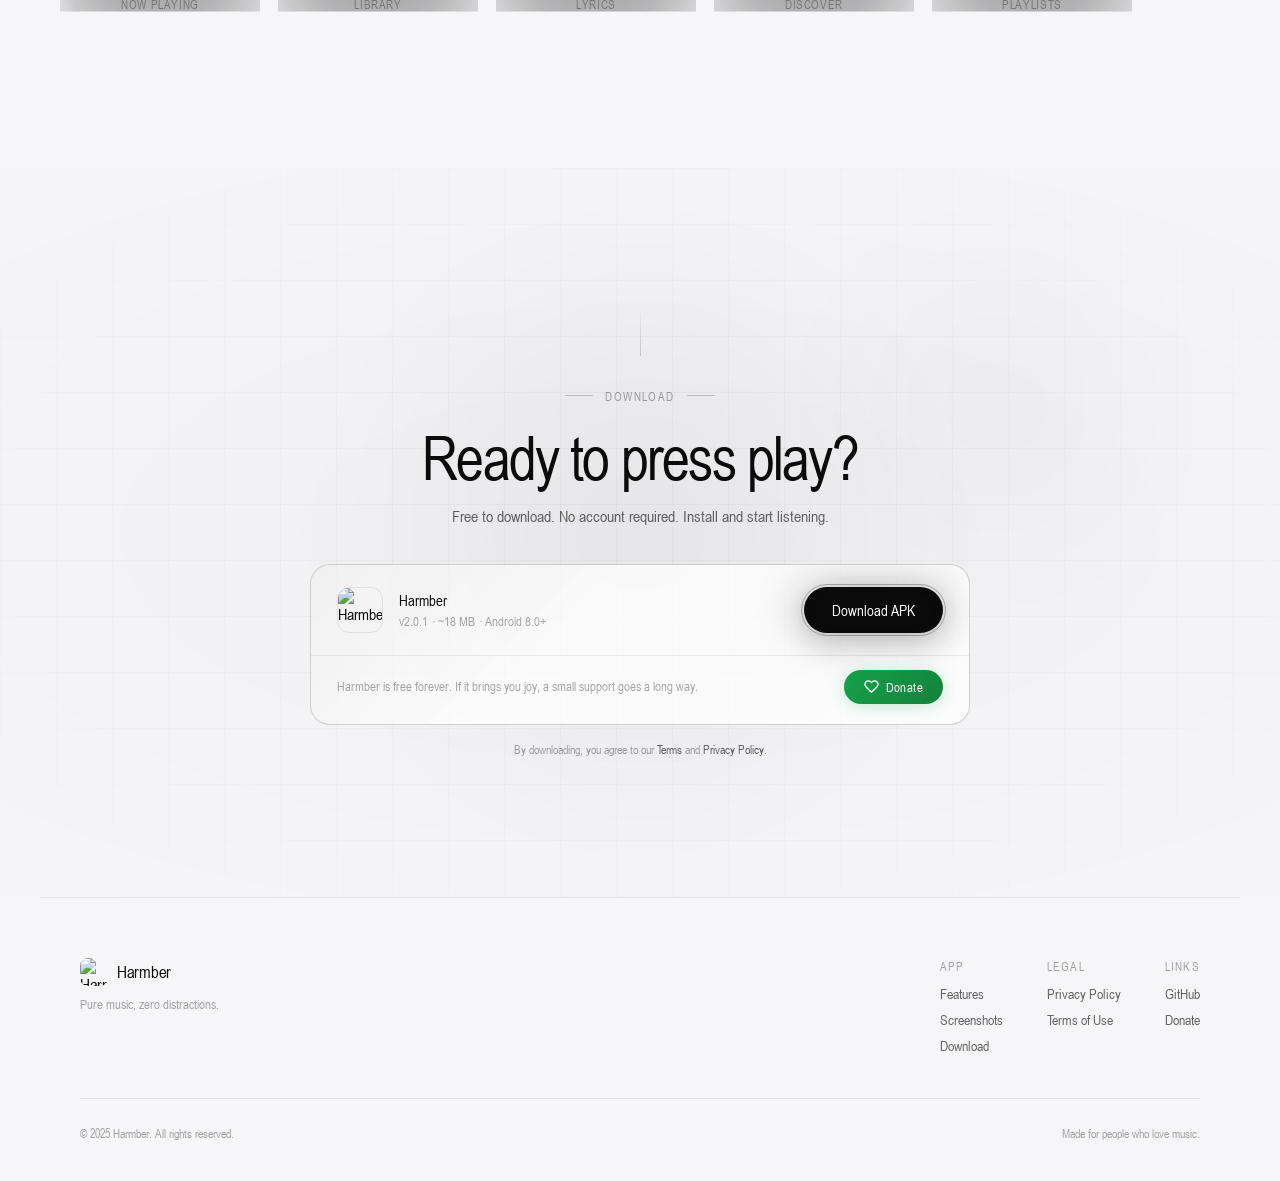
==== commit 842298aa: "added donation" ====
--- a/index.html
+++ b/index.html
@@ -99,6 +99,27 @@
   #app-banner .banner-cta:hover {
     opacity: 0.7;
   }
+  #app-banner .banner-actions {
+    display: inline-flex;
+    align-items: center;
+    gap: 6px;
+    flex-shrink: 0;
+  }
+  #app-banner .banner-donate {
+    background: transparent;
+    color: #111;
+    border: 1.5px solid #bbb;
+    cursor: pointer;
+  }
+  [data-theme="dark"] #app-banner .banner-donate {
+    color: #111;
+    border-color: #999;
+  }
+  #app-banner .banner-donate:hover {
+    opacity: 1;
+    border-color: #555;
+    background: rgba(0,0,0,0.06);
+  }
   #app-banner .banner-close {
     position: absolute;
     right: 10px;
@@ -165,8 +186,8 @@
 
   <!-- Harmber Movies Banner -->
   <div id="app-banner" role="banner" aria-label="Harmber Movies app announcement">
-    <span class="banner-text"><strong>Support THis Mission</strong> </span>
-    <a href="https://yimberzol.org/donate" target="_blank" rel="noopener noreferrer" class="banner-cta" aria-label="Download Harmber Movies app">Donate</a>
+    <span class="banner-text">Download <strong>Harmber Movies</strong> — unlimited entertainment, free.</span>
+    <a href="https://app.harmber.xyz" target="_blank" rel="noopener noreferrer" class="banner-cta" aria-label="Download Harmber Movies app">Get the App</a>
     <button class="banner-close" id="bannerClose" aria-label="Dismiss" type="button">
       <svg width="12" height="12" viewBox="0 0 24 24" fill="none" stroke="currentColor" stroke-width="2.5" aria-hidden="true">
         <line x1="18" y1="6" x2="6" y2="18"/>
@@ -676,6 +697,15 @@
               Download APK
             </a>
           </div>
+
+          <div class="dl-support-row">
+            <p class="dl-support-text">Harmber is free forever. If it brings you joy, a small support goes a long way.</p>
+            <button class="btn-upi" id="donateTrigger" type="button" aria-haspopup="dialog">
+              <svg width="15" height="15" viewBox="0 0 24 24" fill="none" stroke="currentColor" stroke-width="2.2" aria-hidden="true"><path d="M20.84 4.61a5.5 5.5 0 0 0-7.78 0L12 5.67l-1.06-1.06a5.5 5.5 0 0 0-7.78 7.78l1.06 1.06L12 21.23l7.78-7.78 1.06-1.06a5.5 5.5 0 0 0 0-7.78z"/></svg>
+              Donate
+            </button>
+          </div>
+
           <div class="dl-card-shine"></div>
         </div>
 
@@ -715,6 +745,7 @@
         <div class="ft-col">
           <h4>Links</h4>
           <a href="https://github.com/suadatbiniqbal/harmber" target="_blank" rel="noopener noreferrer">GitHub</a>
+          <a href="#" id="footerDonateLink">Donate</a>
         </div>
       </nav>
     </div>
@@ -753,6 +784,117 @@
 
   <!-- Ad Zone #7013881 -->
 
+  <!-- ── Donate Modal ── -->
+  <div class="donate-overlay" id="donateOverlay" role="dialog" aria-modal="true" aria-labelledby="donateTitle">
+    <div class="donate-modal">
+      <button class="donate-close" id="donateClose" type="button" aria-label="Close">
+        <svg width="14" height="14" viewBox="0 0 24 24" fill="none" stroke="currentColor" stroke-width="2.5"><line x1="18" y1="6" x2="6" y2="18"/><line x1="6" y1="6" x2="18" y2="18"/></svg>
+      </button>
+
+      <h3 id="donateTitle">Support Harmber</h3>
+      <p class="donate-sub">Harmber is completely free. Every rupee helps keep it alive.</p>
+
+      <div class="donate-presets">
+        <button class="donate-preset" data-amount="100" type="button">₹100</button>
+        <button class="donate-preset" data-amount="200" type="button">₹200</button>
+        <button class="donate-preset" data-amount="500" type="button">₹500</button>
+        <button class="donate-preset" data-amount="1000" type="button">₹1000</button>
+      </div>
+
+      <div class="donate-custom-wrap">
+        <span class="donate-rupee">₹</span>
+        <input
+          type="number"
+          id="donateCustom"
+          class="donate-custom-input"
+          placeholder="Custom amount"
+          min="1"
+          step="1"
+          inputmode="numeric"
+          aria-label="Custom donation amount in rupees"
+        />
+      </div>
+
+      <button class="donate-cta" id="donateCta" type="button" disabled>
+        <svg width="15" height="15" viewBox="0 0 24 24" fill="none" stroke="currentColor" stroke-width="2.2" aria-hidden="true"><path d="M20.84 4.61a5.5 5.5 0 0 0-7.78 0L12 5.67l-1.06-1.06a5.5 5.5 0 0 0-7.78 7.78l1.06 1.06L12 21.23l7.78-7.78 1.06-1.06a5.5 5.5 0 0 0 0-7.78z"/></svg>
+        <span id="donateCtaLabel">Select an amount</span>
+      </button>
+
+      <p class="donate-upi-id">UPI: suadatbiniqbal@okaxis</p>
+    </div>
+  </div>
+
+  <script>
+  (function () {
+    var overlay   = document.getElementById('donateOverlay');
+    var closeBtn  = document.getElementById('donateClose');
+    var cta       = document.getElementById('donateCta');
+    var ctaLabel  = document.getElementById('donateCtaLabel');
+    var customIn  = document.getElementById('donateCustom');
+    var presets   = document.querySelectorAll('.donate-preset');
+    var triggers  = [document.getElementById('donateTrigger'), document.getElementById('footerDonateLink'), document.getElementById('bannerDonateBtn')];
+    var selected  = 0;
+
+    function openModal() {
+      overlay.classList.add('donate-visible');
+      document.body.style.overflow = 'hidden';
+    }
+
+    function closeModal() {
+      overlay.classList.remove('donate-visible');
+      document.body.style.overflow = '';
+    }
+
+    function setAmount(amt) {
+      selected = amt;
+      presets.forEach(function (b) {
+        b.classList.toggle('active', parseInt(b.dataset.amount) === amt);
+      });
+      if (amt > 0) {
+        cta.disabled = false;
+        ctaLabel.textContent = 'Pay \u20b9' + amt + ' via UPI';
+      } else {
+        cta.disabled = true;
+        ctaLabel.textContent = 'Select an amount';
+      }
+    }
+
+    triggers.forEach(function (t) {
+      if (t) t.addEventListener('click', function (e) { e.preventDefault(); openModal(); });
+    });
+
+    closeBtn.addEventListener('click', closeModal);
+    overlay.addEventListener('click', function (e) { if (e.target === overlay) closeModal(); });
+    document.addEventListener('keydown', function (e) { if (e.key === 'Escape' && !overlay.hidden) closeModal(); });
+
+    presets.forEach(function (btn) {
+      btn.addEventListener('click', function () {
+        customIn.value = '';
+        setAmount(parseInt(btn.dataset.amount));
+      });
+    });
+
+    customIn.addEventListener('input', function () {
+      var val = parseInt(customIn.value);
+      presets.forEach(function (b) { b.classList.remove('active'); });
+      if (val > 0) {
+        selected = val;
+        cta.disabled = false;
+        ctaLabel.textContent = 'Pay \u20b9' + val + ' via UPI';
+      } else {
+        selected = 0;
+        cta.disabled = true;
+        ctaLabel.textContent = 'Enter an amount';
+      }
+    });
+
+    cta.addEventListener('click', function () {
+      if (!selected || selected < 1) return;
+      var upiUrl = 'upi://pay?pa=suadatbiniqbal%40okaxis&pn=Harmber&am=' + selected + '&cu=INR&tn=Support%20Harmber';
+      window.location.href = upiUrl;
+    });
+  })();
+  </script>
 
 </body>
 </html>
--- a/style.css
+++ b/style.css
@@ -1761,6 +1761,294 @@
   color: var(--text);
 }
 
+.dl-support-row {
+  display: flex;
+  align-items: center;
+  justify-content: space-between;
+  gap: 14px;
+  flex-wrap: wrap;
+  padding: 14px 26px 20px;
+  border-top: 1px solid var(--border);
+}
+
+.dl-support-text {
+  color: var(--text-faint);
+  font-size: 0.82rem;
+  line-height: 1.5;
+  text-align: left;
+  flex: 1;
+  min-width: 180px;
+}
+
+.btn-upi {
+  display: inline-flex;
+  align-items: center;
+  gap: 7px;
+  padding: 9px 20px;
+  border-radius: var(--radius-pill);
+  background: linear-gradient(135deg, #16a34a, #15803d);
+  color: #fff;
+  font-size: 0.82rem;
+  font-weight: 700;
+  letter-spacing: 0.03em;
+  text-decoration: none;
+  white-space: nowrap;
+  flex-shrink: 0;
+  transition:
+    opacity 0.18s ease,
+    box-shadow 0.18s ease,
+    transform 0.18s ease;
+  box-shadow: 0 2px 16px rgba(22, 163, 74, 0.25);
+}
+
+.btn-upi:hover {
+  opacity: 0.9;
+  transform: translateY(-1px);
+  box-shadow: 0 6px 28px rgba(22, 163, 74, 0.4);
+}
+
+.btn-upi:active {
+  transform: translateY(0);
+  opacity: 1;
+}
+
+/* =========================================
+   DONATE MODAL
+========================================= */
+.donate-overlay {
+  position: fixed;
+  inset: 0;
+  z-index: 99999;
+  display: flex;
+  align-items: center;
+  justify-content: center;
+  padding: 20px;
+  background: rgba(0, 0, 0, 0.6);
+  backdrop-filter: blur(8px);
+  -webkit-backdrop-filter: blur(8px);
+  opacity: 0;
+  pointer-events: none;
+  visibility: hidden;
+  transition: opacity 0.26s ease, visibility 0.26s ease;
+}
+
+.donate-overlay.donate-visible {
+  opacity: 1;
+  pointer-events: auto;
+  visibility: visible;
+}
+
+.donate-overlay.donate-visible .donate-modal {
+  transform: translateY(0) scale(1);
+  opacity: 1;
+}
+
+.donate-modal {
+  position: relative;
+  width: 100%;
+  max-width: 400px;
+  background: var(--bg-card);
+  border: 1px solid var(--border-strong);
+  border-radius: 22px;
+  padding: 36px 28px 28px;
+  text-align: center;
+  backdrop-filter: blur(32px);
+  -webkit-backdrop-filter: blur(32px);
+  box-shadow:
+    0 40px 100px rgba(0, 0, 0, 0.4),
+    0 0 0 1px rgba(255, 255, 255, 0.06) inset;
+  transform: translateY(20px) scale(0.97);
+  opacity: 0;
+  transition:
+    transform 0.28s cubic-bezier(0.34, 1.56, 0.64, 1),
+    opacity 0.22s ease;
+}
+
+[data-theme="light"] .donate-modal {
+  box-shadow: 0 40px 100px rgba(0, 0, 0, 0.16), 0 0 0 1px rgba(0,0,0,0.06) inset;
+}
+
+.donate-close {
+  position: absolute;
+  top: 14px;
+  right: 14px;
+  width: 30px;
+  height: 30px;
+  border-radius: 50%;
+  border: 1px solid var(--border);
+  background: color-mix(in srgb, var(--text) 6%, transparent);
+  color: var(--text-dim);
+  cursor: pointer;
+  display: flex;
+  align-items: center;
+  justify-content: center;
+  transition: background 0.15s, color 0.15s;
+}
+
+.donate-close:hover {
+  background: color-mix(in srgb, var(--text) 12%, transparent);
+  color: var(--text);
+}
+
+.donate-icon {
+  font-size: 2.4rem;
+  margin-bottom: 10px;
+  line-height: 1;
+}
+
+.donate-modal h3 {
+  font-size: 1.25rem;
+  font-weight: 800;
+  letter-spacing: -0.02em;
+  color: var(--text);
+  margin-bottom: 6px;
+}
+
+.donate-sub {
+  font-size: 0.82rem;
+  color: var(--text-faint);
+  line-height: 1.55;
+  margin-bottom: 22px;
+}
+
+.donate-presets {
+  display: grid;
+  grid-template-columns: repeat(4, 1fr);
+  gap: 8px;
+  margin-bottom: 12px;
+}
+
+.donate-preset {
+  padding: 10px 4px;
+  border-radius: 12px;
+  border: 1.5px solid var(--border-strong);
+  background: color-mix(in srgb, var(--text) 4%, transparent);
+  color: var(--text-dim);
+  font-size: 0.9rem;
+  font-weight: 700;
+  cursor: pointer;
+  transition:
+    border-color 0.15s,
+    background 0.15s,
+    color 0.15s,
+    transform 0.12s;
+}
+
+.donate-preset:hover {
+  border-color: color-mix(in srgb, var(--text) 40%, transparent);
+  color: var(--text);
+  transform: translateY(-1px);
+}
+
+.donate-preset.active {
+  border-color: #16a34a;
+  background: rgba(22, 163, 74, 0.12);
+  color: #16a34a;
+}
+
+.donate-custom-wrap {
+  position: relative;
+  margin-bottom: 18px;
+}
+
+.donate-rupee {
+  position: absolute;
+  left: 14px;
+  top: 50%;
+  transform: translateY(-50%);
+  color: var(--text-dim);
+  font-size: 1rem;
+  font-weight: 700;
+  pointer-events: none;
+  user-select: none;
+}
+
+.donate-custom-input {
+  width: 100%;
+  padding: 11px 14px 11px 32px;
+  border-radius: 12px;
+  border: 1.5px solid var(--border-strong);
+  background: color-mix(in srgb, var(--text) 4%, transparent);
+  color: var(--text);
+  font-size: 0.95rem;
+  font-weight: 600;
+  outline: none;
+  box-sizing: border-box;
+  transition: border-color 0.18s;
+  -moz-appearance: textfield;
+}
+
+.donate-custom-input::-webkit-outer-spin-button,
+.donate-custom-input::-webkit-inner-spin-button {
+  -webkit-appearance: none;
+  margin: 0;
+}
+
+.donate-custom-input::placeholder {
+  color: var(--text-faint);
+  font-weight: 400;
+}
+
+.donate-custom-input:focus {
+  border-color: #16a34a;
+}
+
+.donate-cta {
+  display: flex;
+  align-items: center;
+  justify-content: center;
+  gap: 8px;
+  width: 100%;
+  padding: 13px;
+  border-radius: 14px;
+  border: none;
+  background: linear-gradient(135deg, #16a34a, #15803d);
+  color: #fff;
+  font-size: 0.95rem;
+  font-weight: 700;
+  letter-spacing: 0.02em;
+  cursor: pointer;
+  margin-bottom: 14px;
+  transition:
+    opacity 0.18s ease,
+    transform 0.18s ease,
+    box-shadow 0.18s ease;
+  box-shadow: 0 4px 20px rgba(22, 163, 74, 0.3);
+}
+
+.donate-cta:disabled {
+  opacity: 0.4;
+  cursor: not-allowed;
+  transform: none !important;
+  box-shadow: none;
+}
+
+.donate-cta:not(:disabled):hover {
+  opacity: 0.92;
+  transform: translateY(-1px);
+  box-shadow: 0 8px 32px rgba(22, 163, 74, 0.45);
+}
+
+.donate-cta:not(:disabled):active {
+  transform: translateY(0);
+}
+
+.donate-upi-id {
+  font-size: 0.74rem;
+  color: var(--text-faint);
+  font-family: var(--font-mono, monospace);
+  letter-spacing: 0.04em;
+}
+
+@media (max-width: 480px) {
+  .donate-presets {
+    grid-template-columns: repeat(2, 1fr);
+  }
+  .donate-modal {
+    padding: 32px 20px 24px;
+  }
+}
+
 /* =========================================
    FOOTER
 ========================================= */
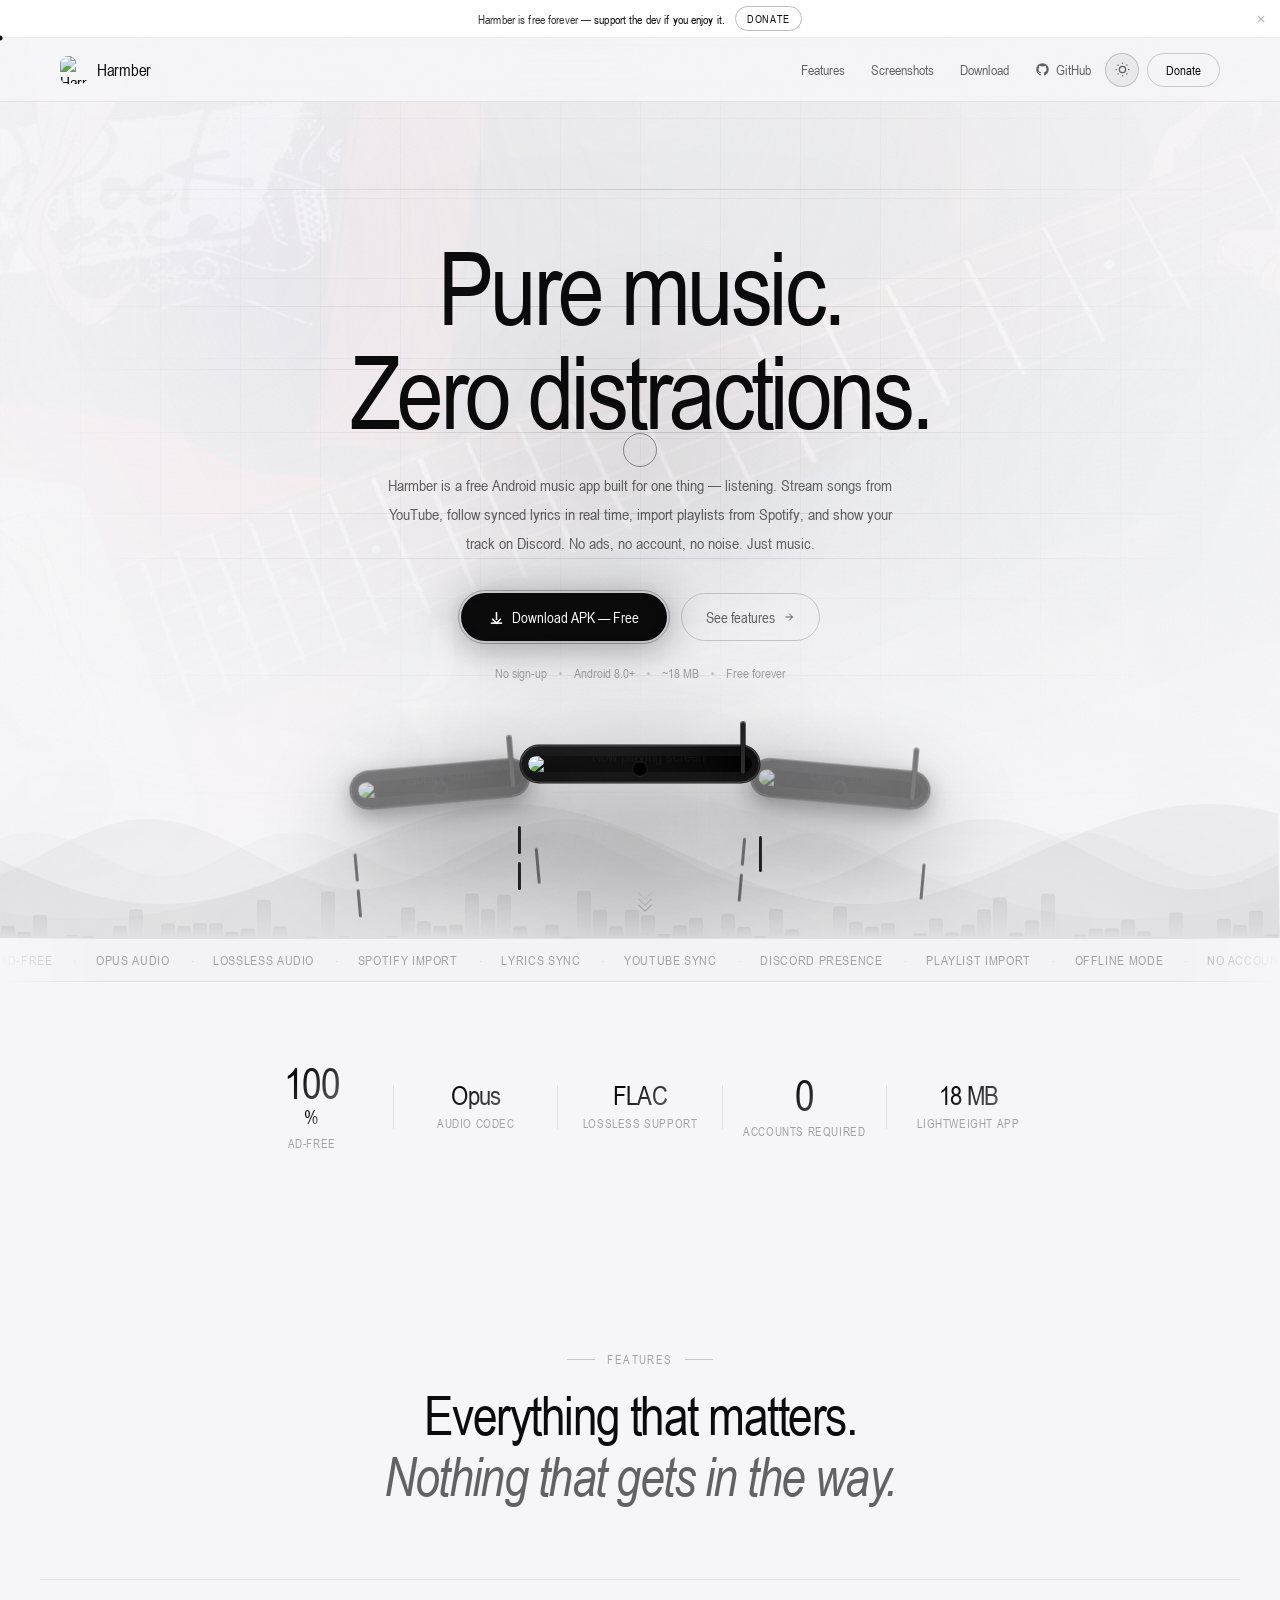
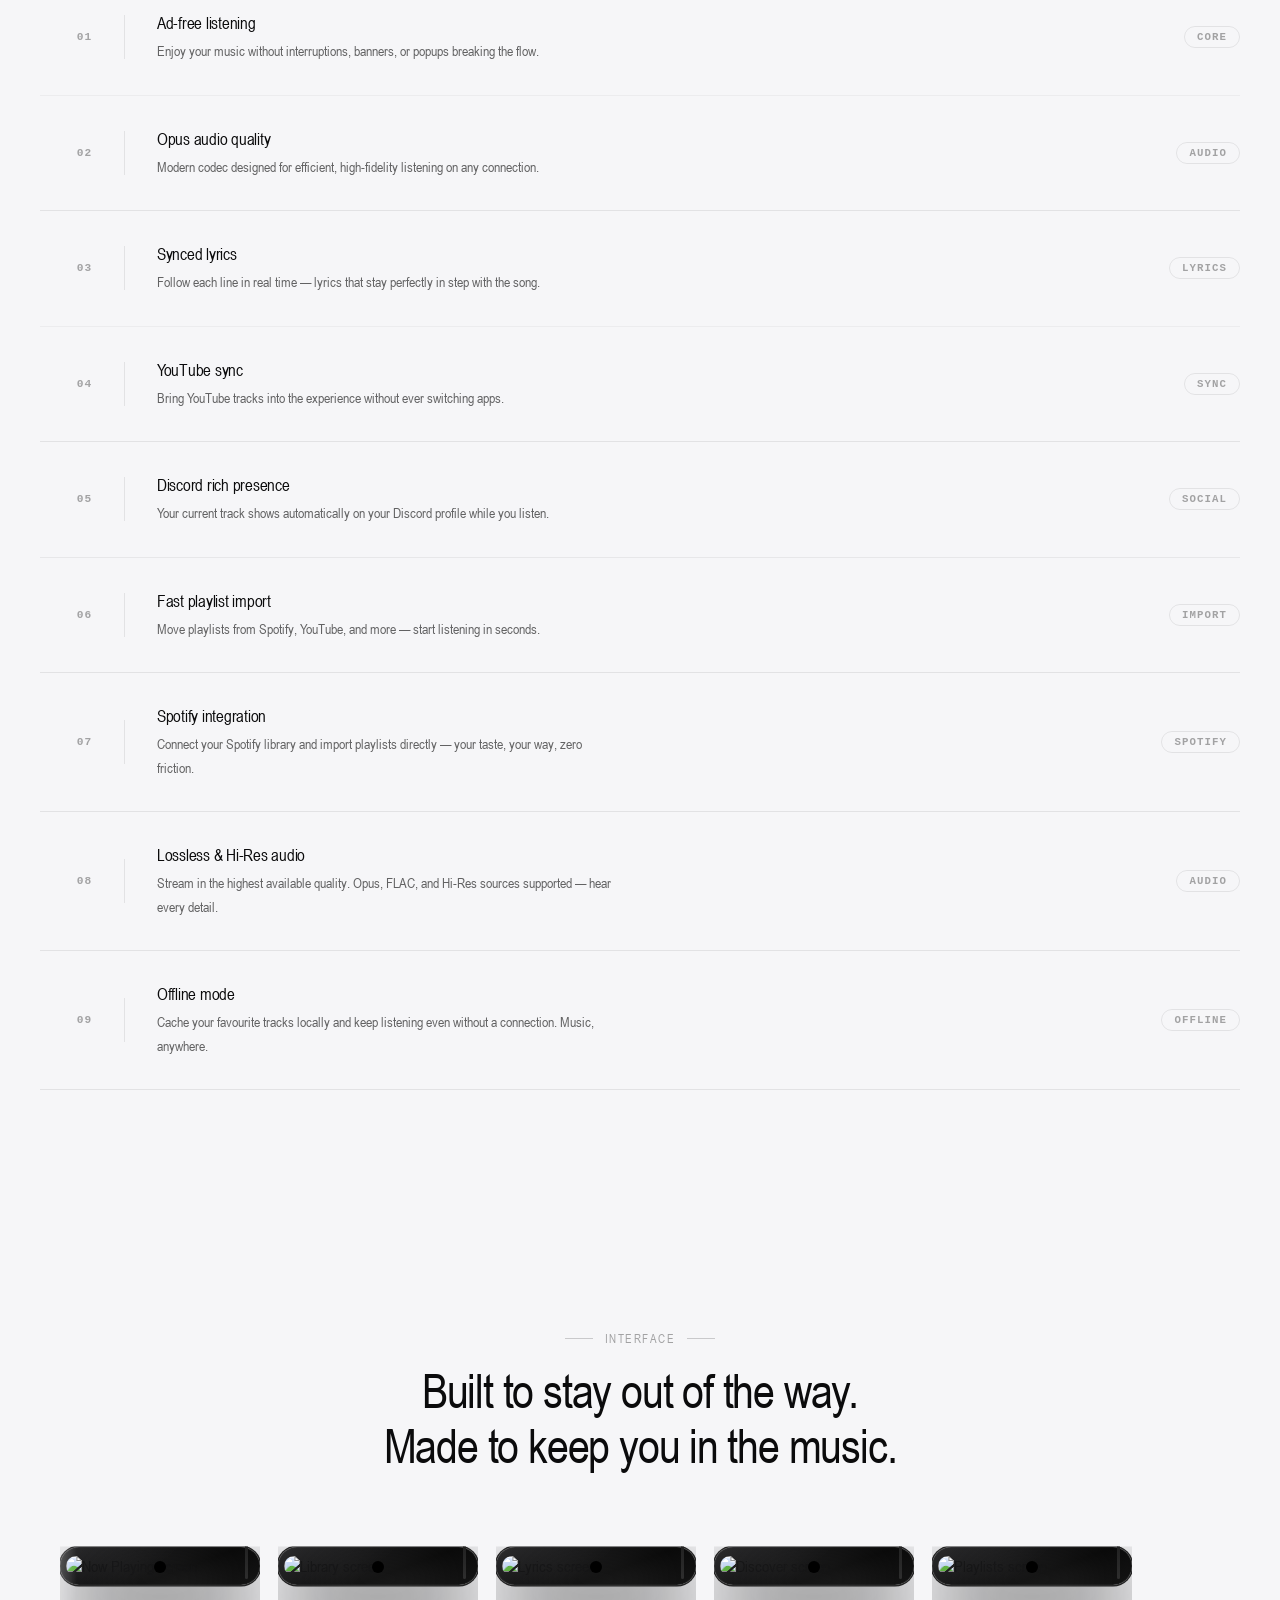
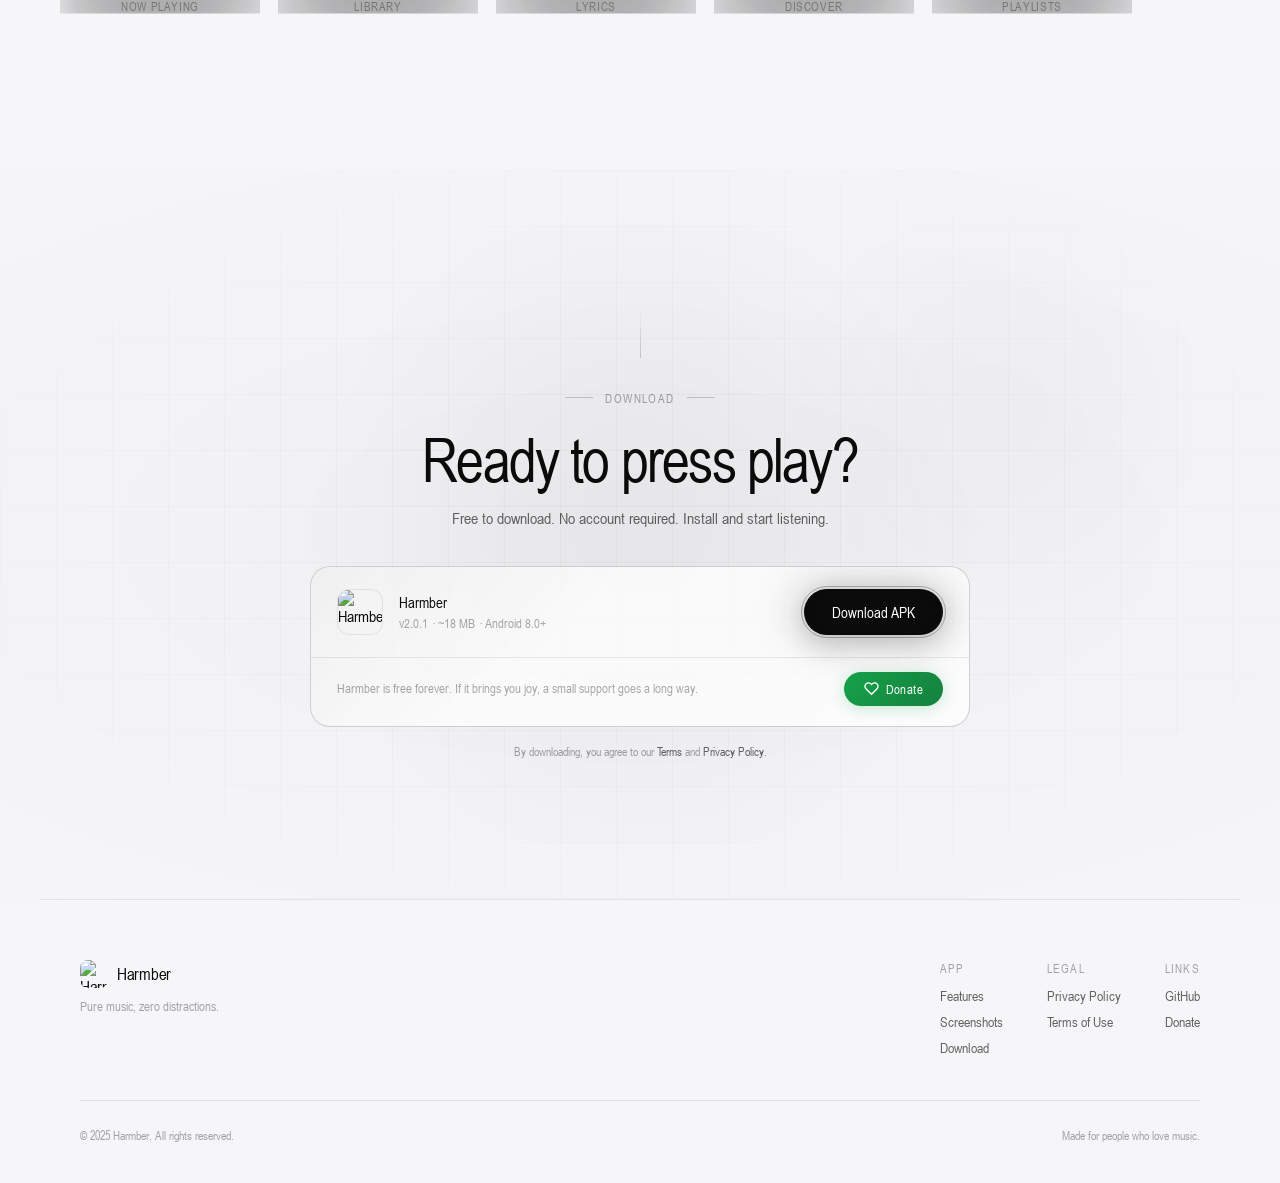
==== commit 16c560ee: "fix: donate banner & modal click-blocking" ====
--- a/index.html
+++ b/index.html
@@ -184,10 +184,12 @@
 </head>
 <body>
 
-  <!-- Harmber Movies Banner -->
-  <div id="app-banner" role="banner" aria-label="Harmber Movies app announcement">
-    <span class="banner-text">Download <strong>Harmber Movies</strong> — unlimited entertainment, free.</span>
-    <a href="https://app.harmber.xyz" target="_blank" rel="noopener noreferrer" class="banner-cta" aria-label="Download Harmber Movies app">Get the App</a>
+  <!-- Donate Banner -->
+  <div id="app-banner" role="banner" aria-label="Support Harmber">
+    <span class="banner-text">Harmber is free forever &mdash; <strong>support the dev if you enjoy it.</strong></span>
+    <div class="banner-actions">
+      <button class="banner-cta banner-donate" id="bannerDonateBtn" type="button">Donate</button>
+    </div>
     <button class="banner-close" id="bannerClose" aria-label="Dismiss" type="button">
       <svg width="12" height="12" viewBox="0 0 24 24" fill="none" stroke="currentColor" stroke-width="2.5" aria-hidden="true">
         <line x1="18" y1="6" x2="6" y2="18"/>
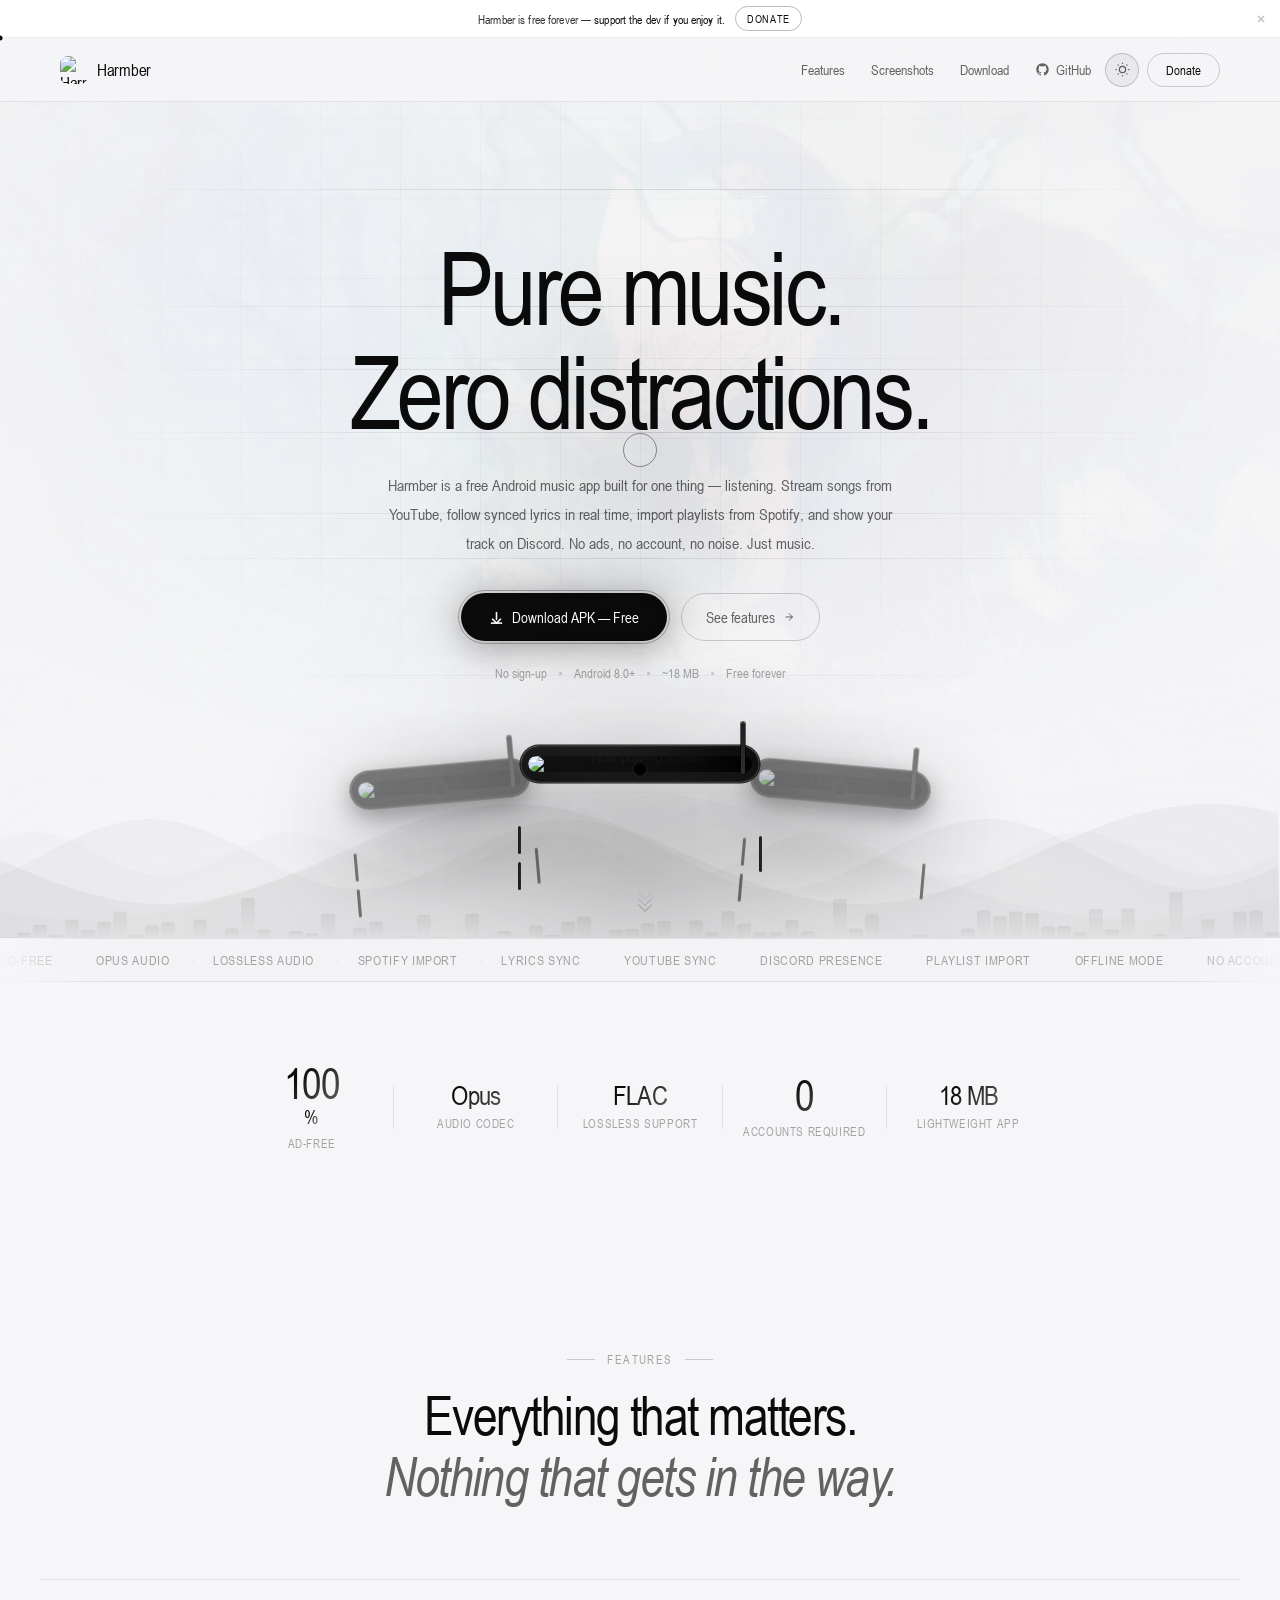
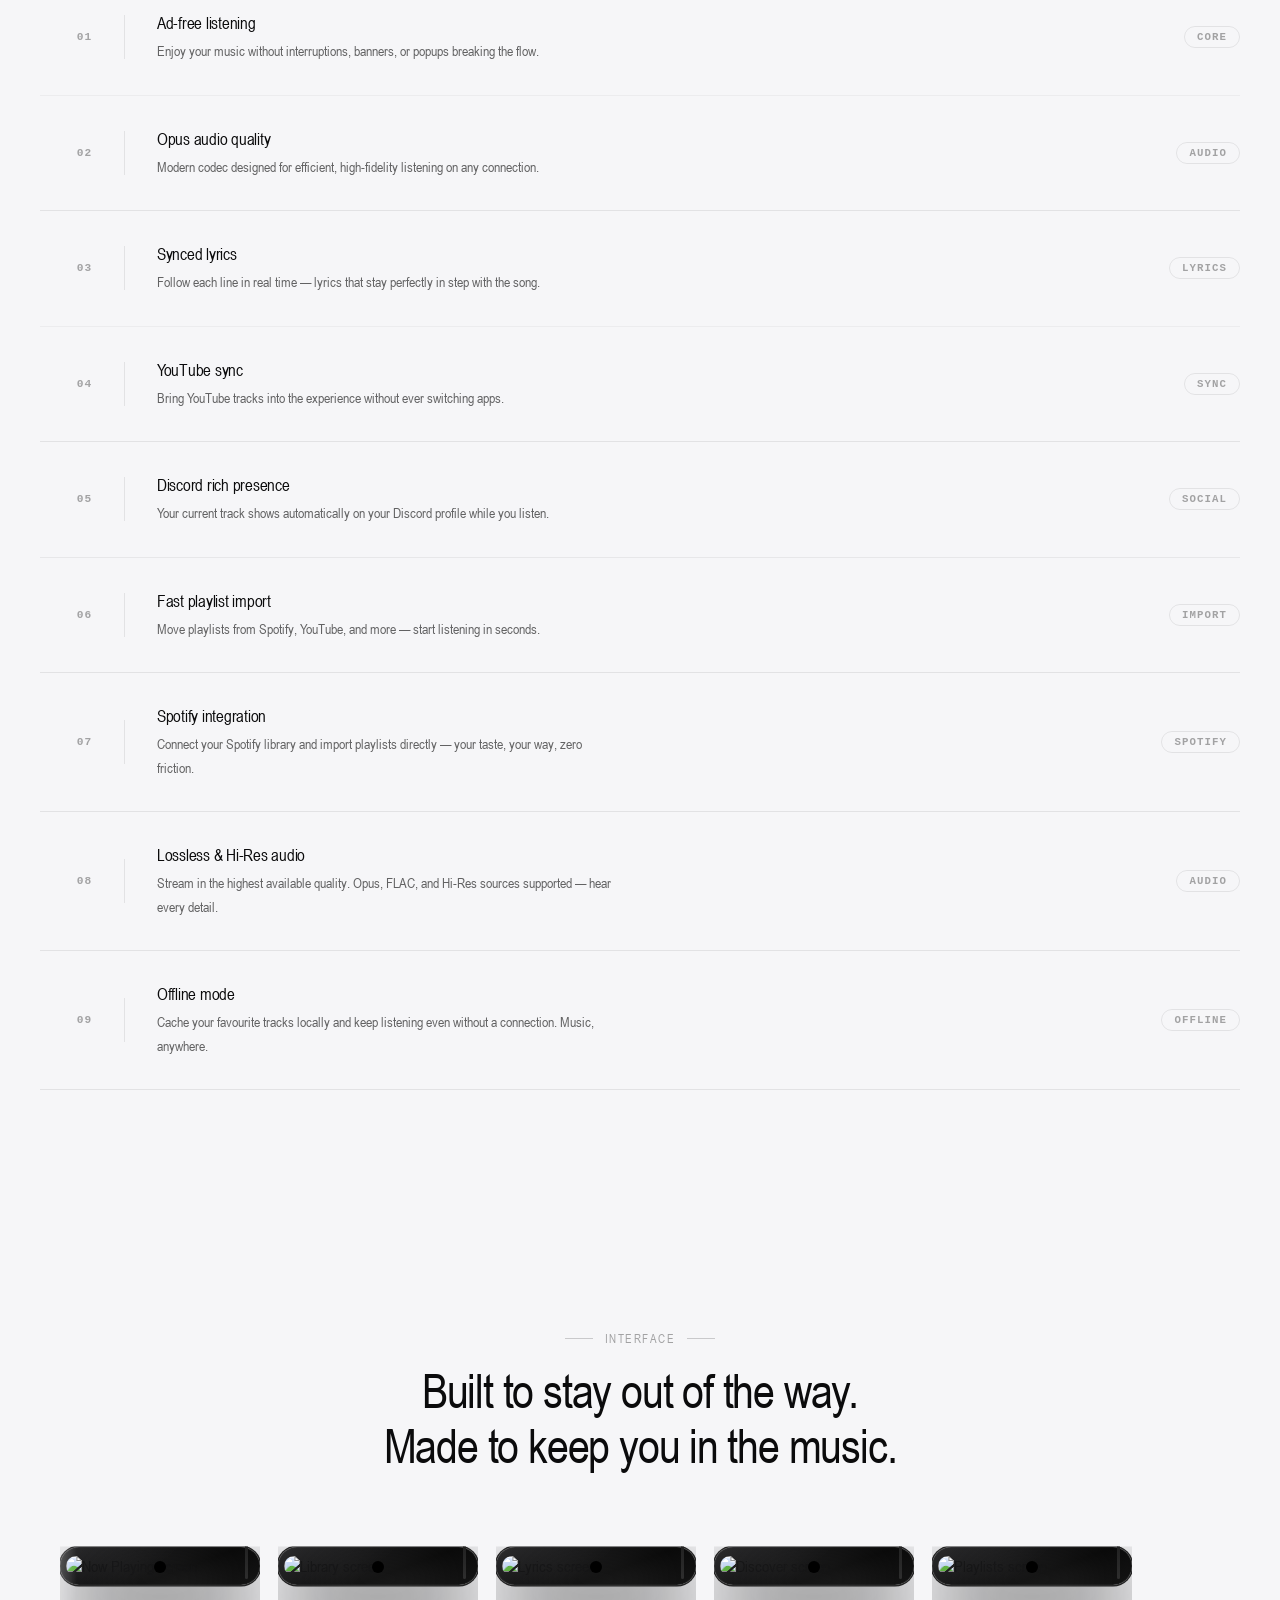
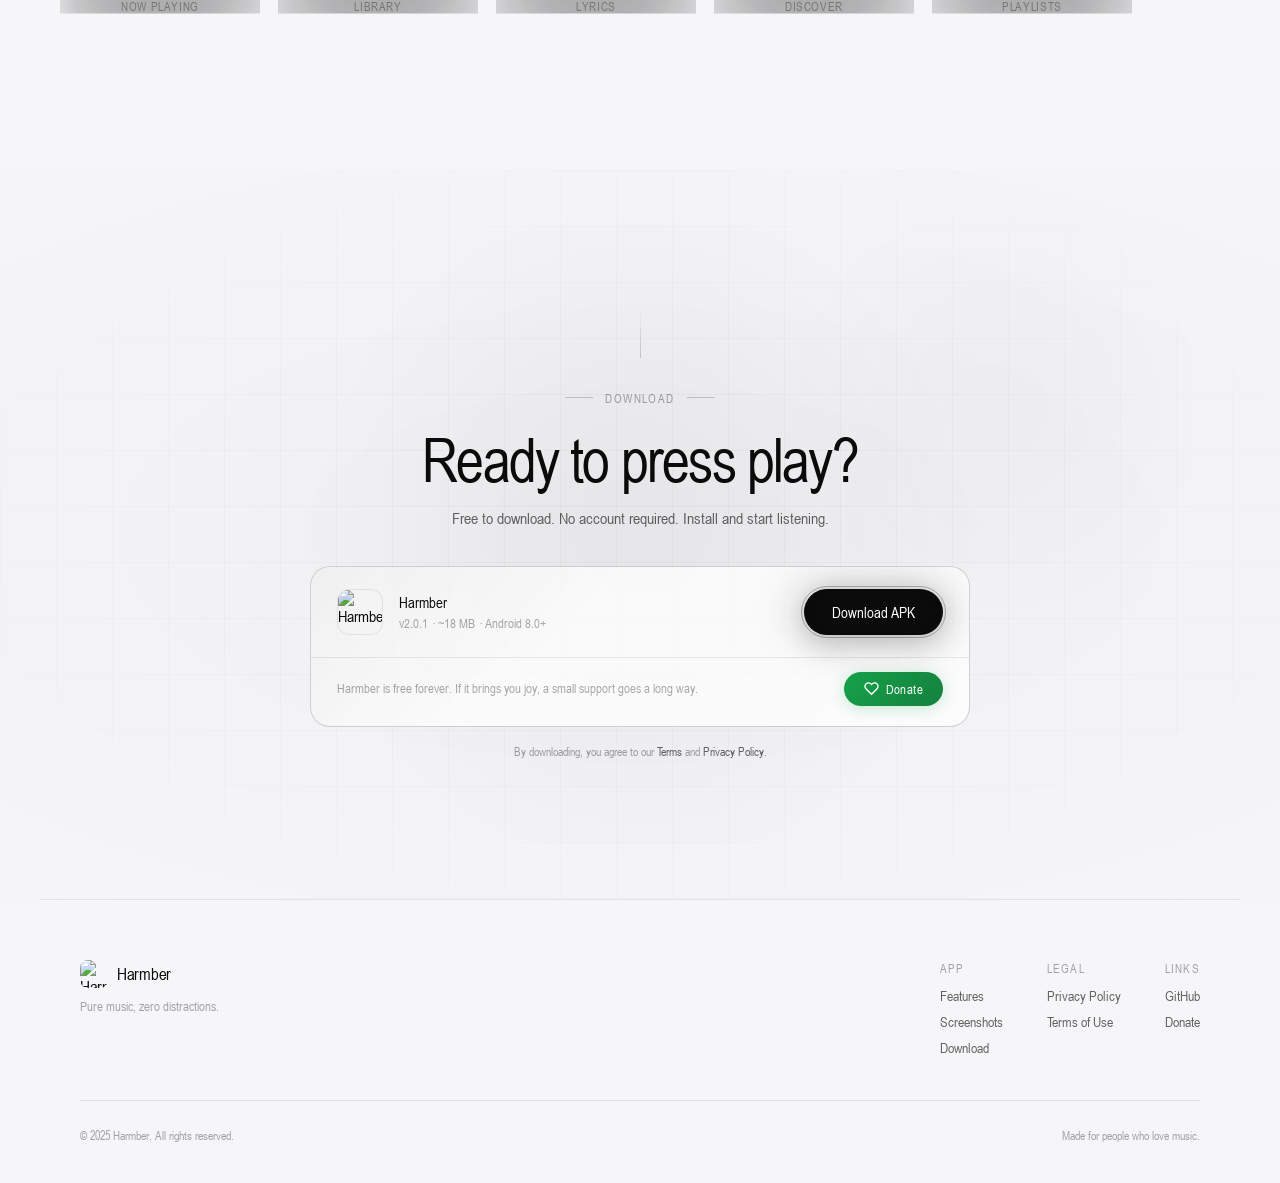
==== commit 55e8befd: "Add dedicated /donate page with UPI payment modal & route redirects" ====
--- a/index.html
+++ b/index.html
@@ -245,7 +245,7 @@
           </svg>
         </button>
 
-        <a href="#download" class="nav-pill">Donate</a>
+        <a href="/donate" class="nav-pill">Donate</a>
       </nav>
 
       <div class="nav-mobile">
@@ -747,7 +747,7 @@
         <div class="ft-col">
           <h4>Links</h4>
           <a href="https://github.com/suadatbiniqbal/harmber" target="_blank" rel="noopener noreferrer">GitHub</a>
-          <a href="#" id="footerDonateLink">Donate</a>
+          <a href="/donate">Donate</a>
         </div>
       </nav>
     </div>
